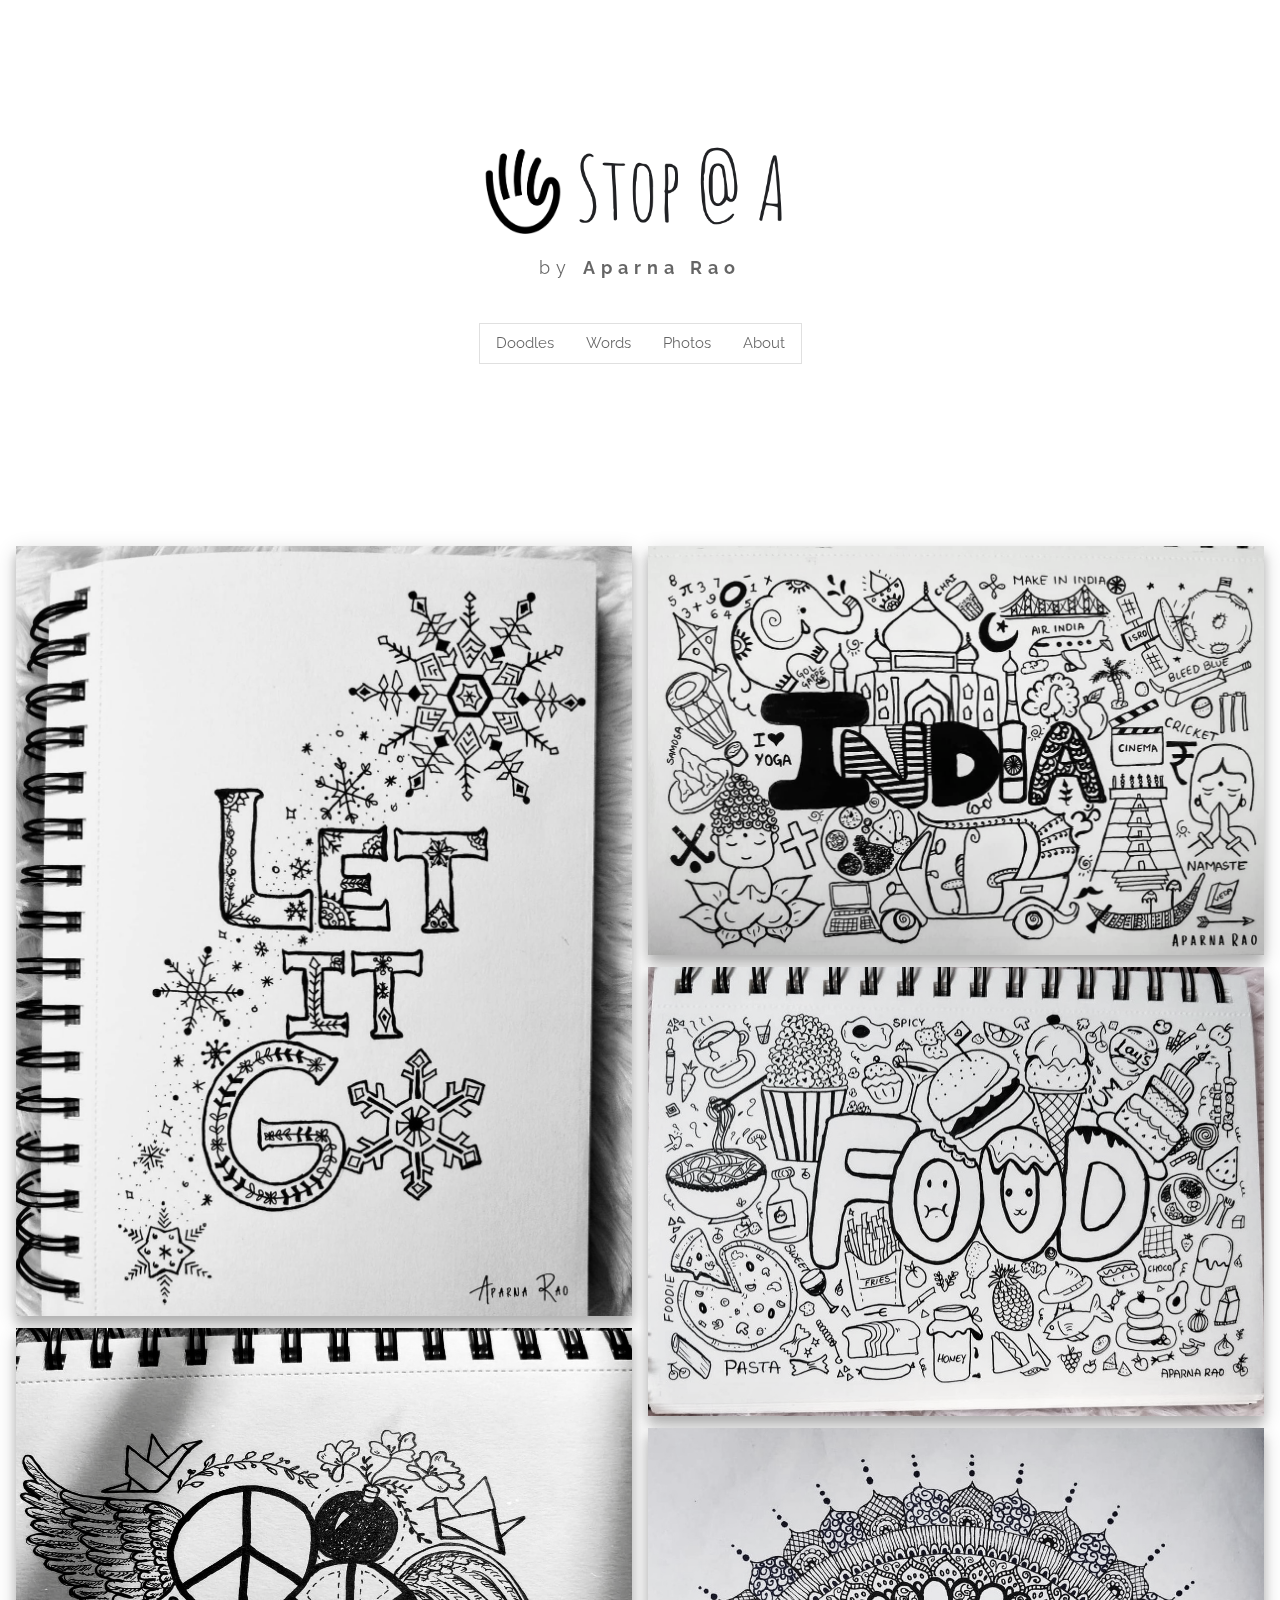
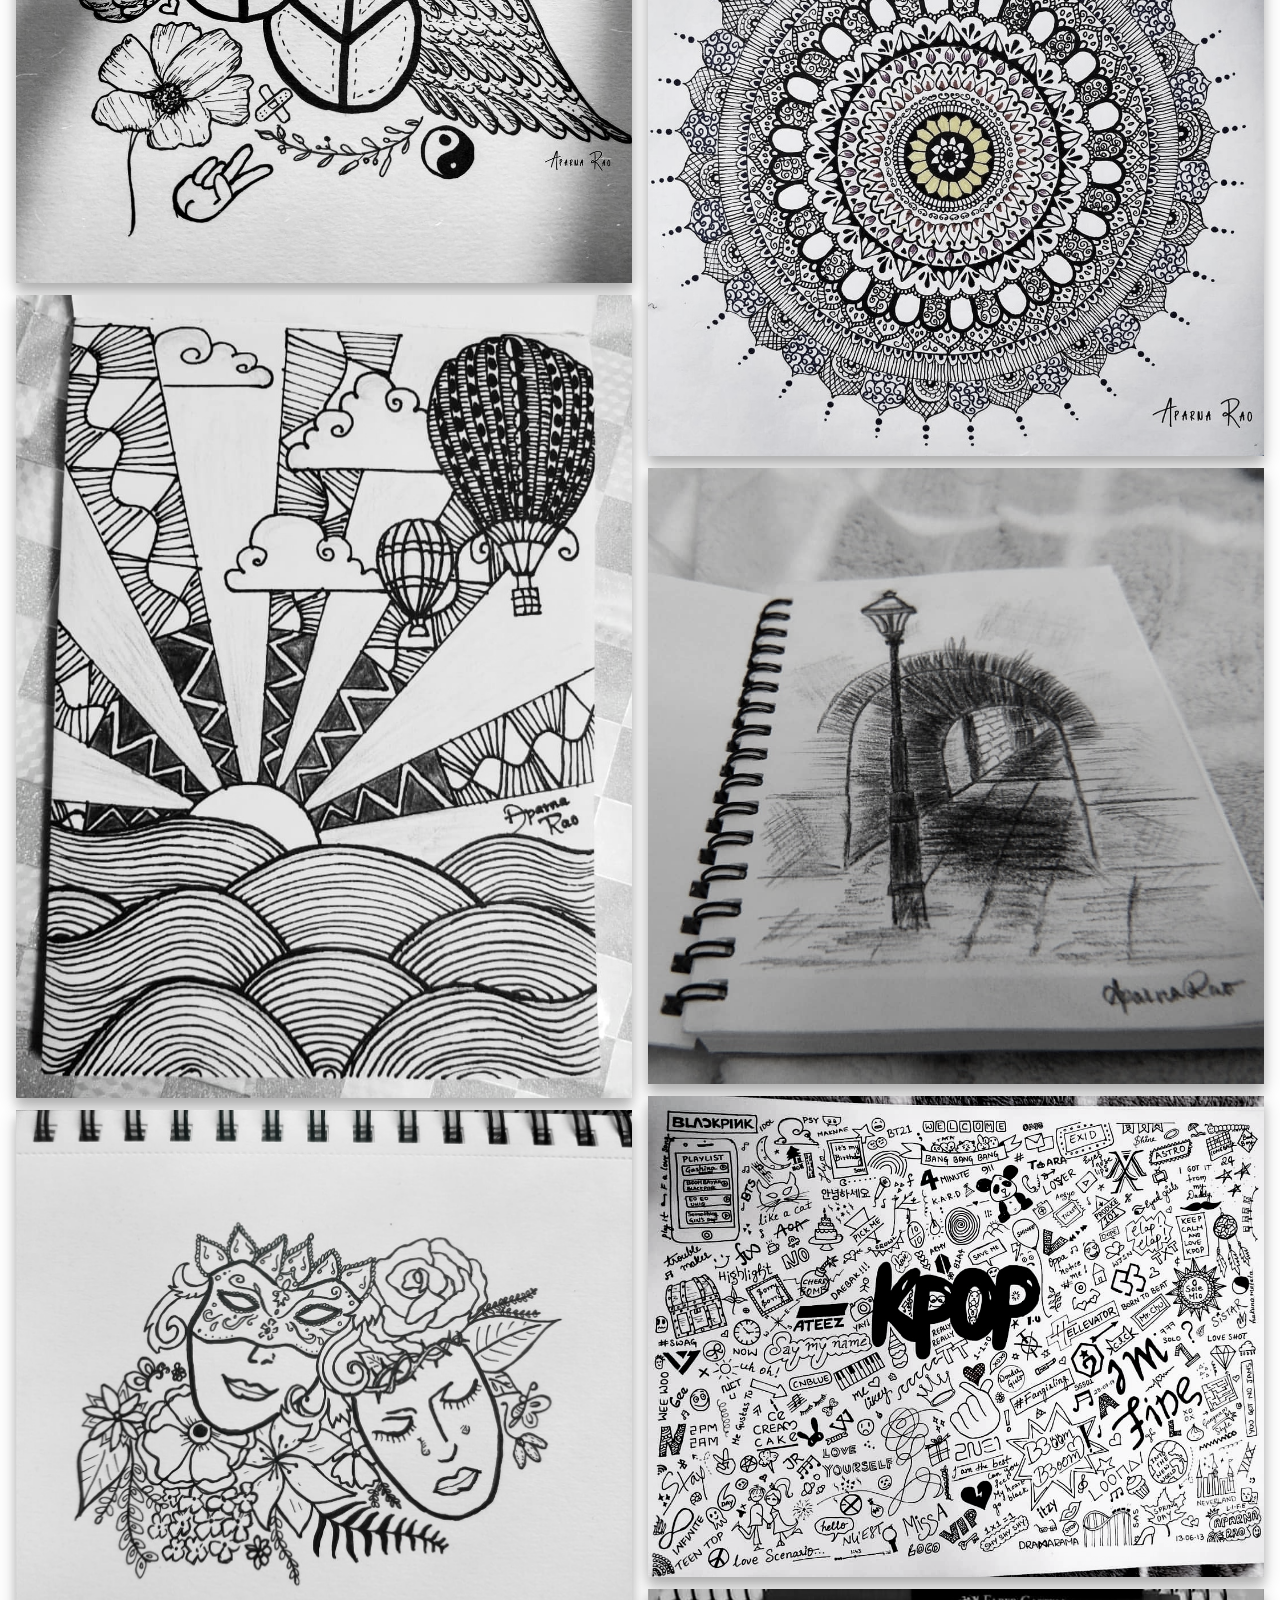
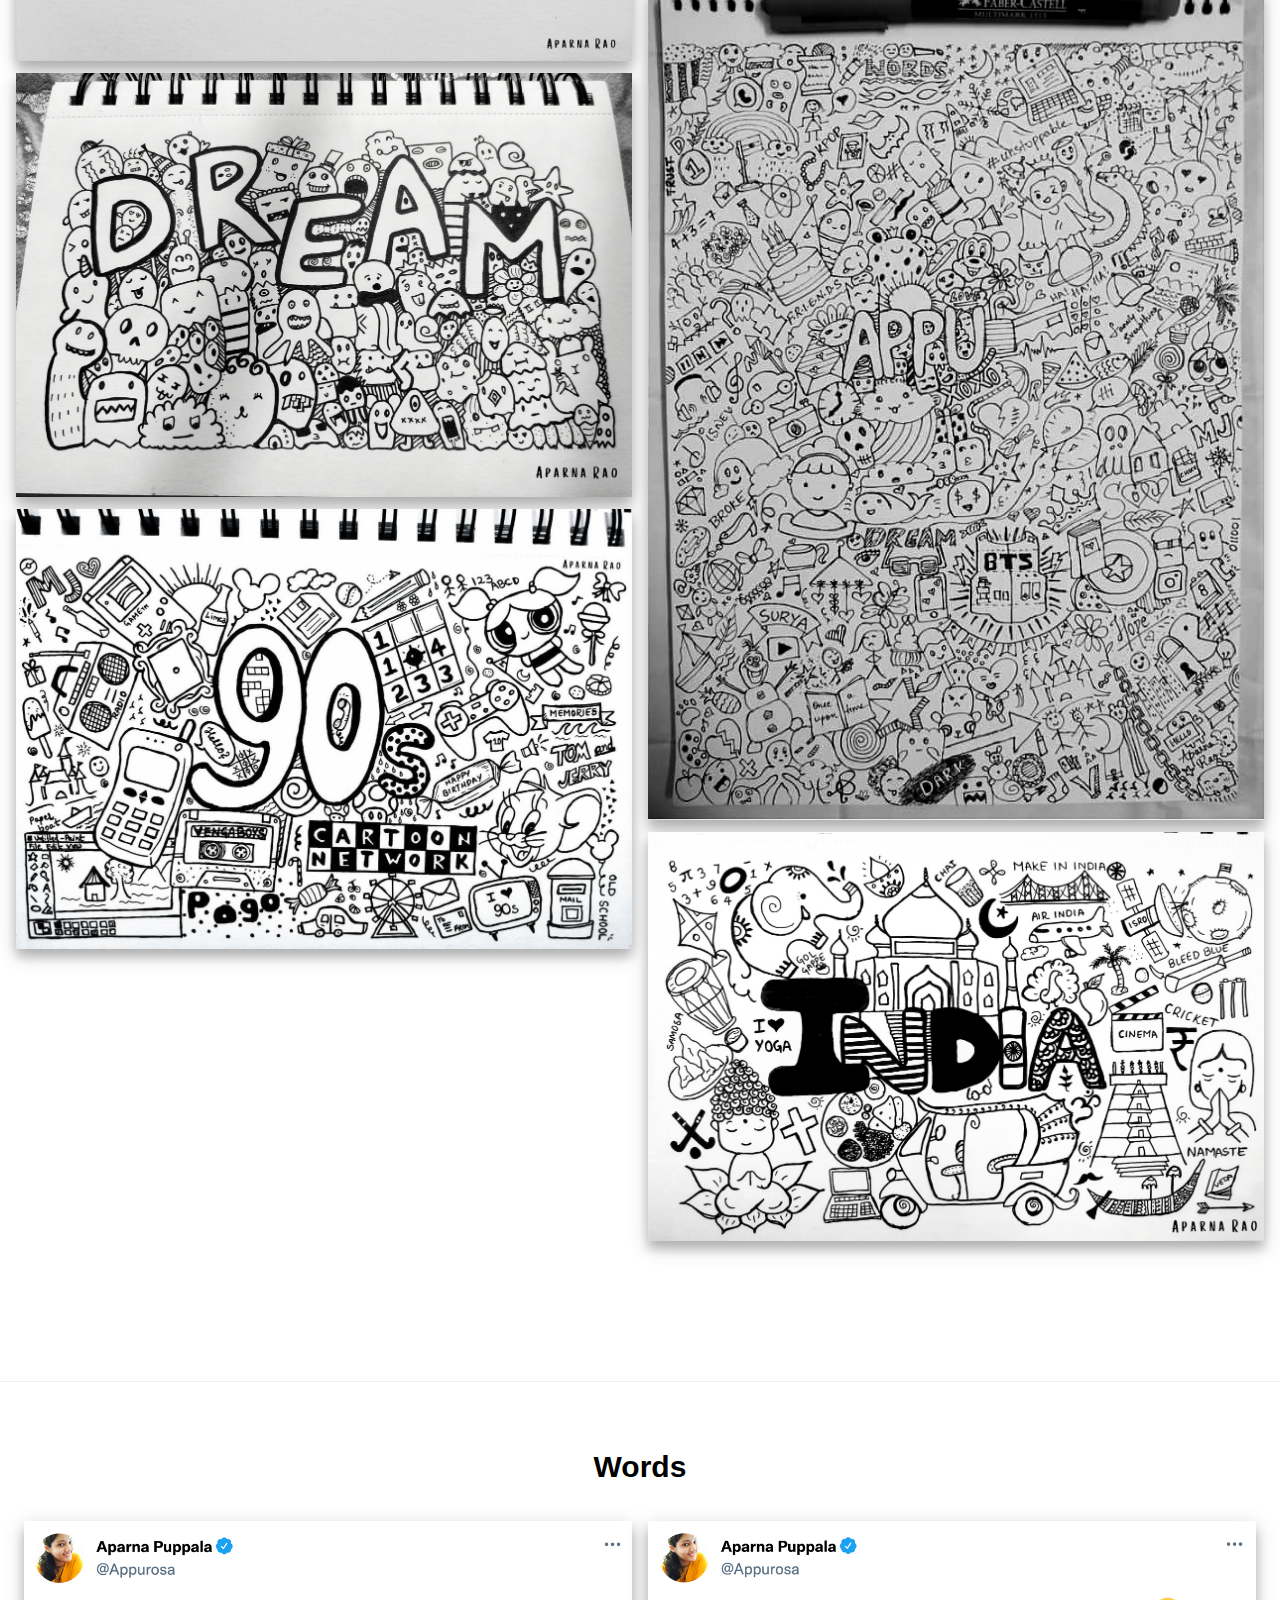
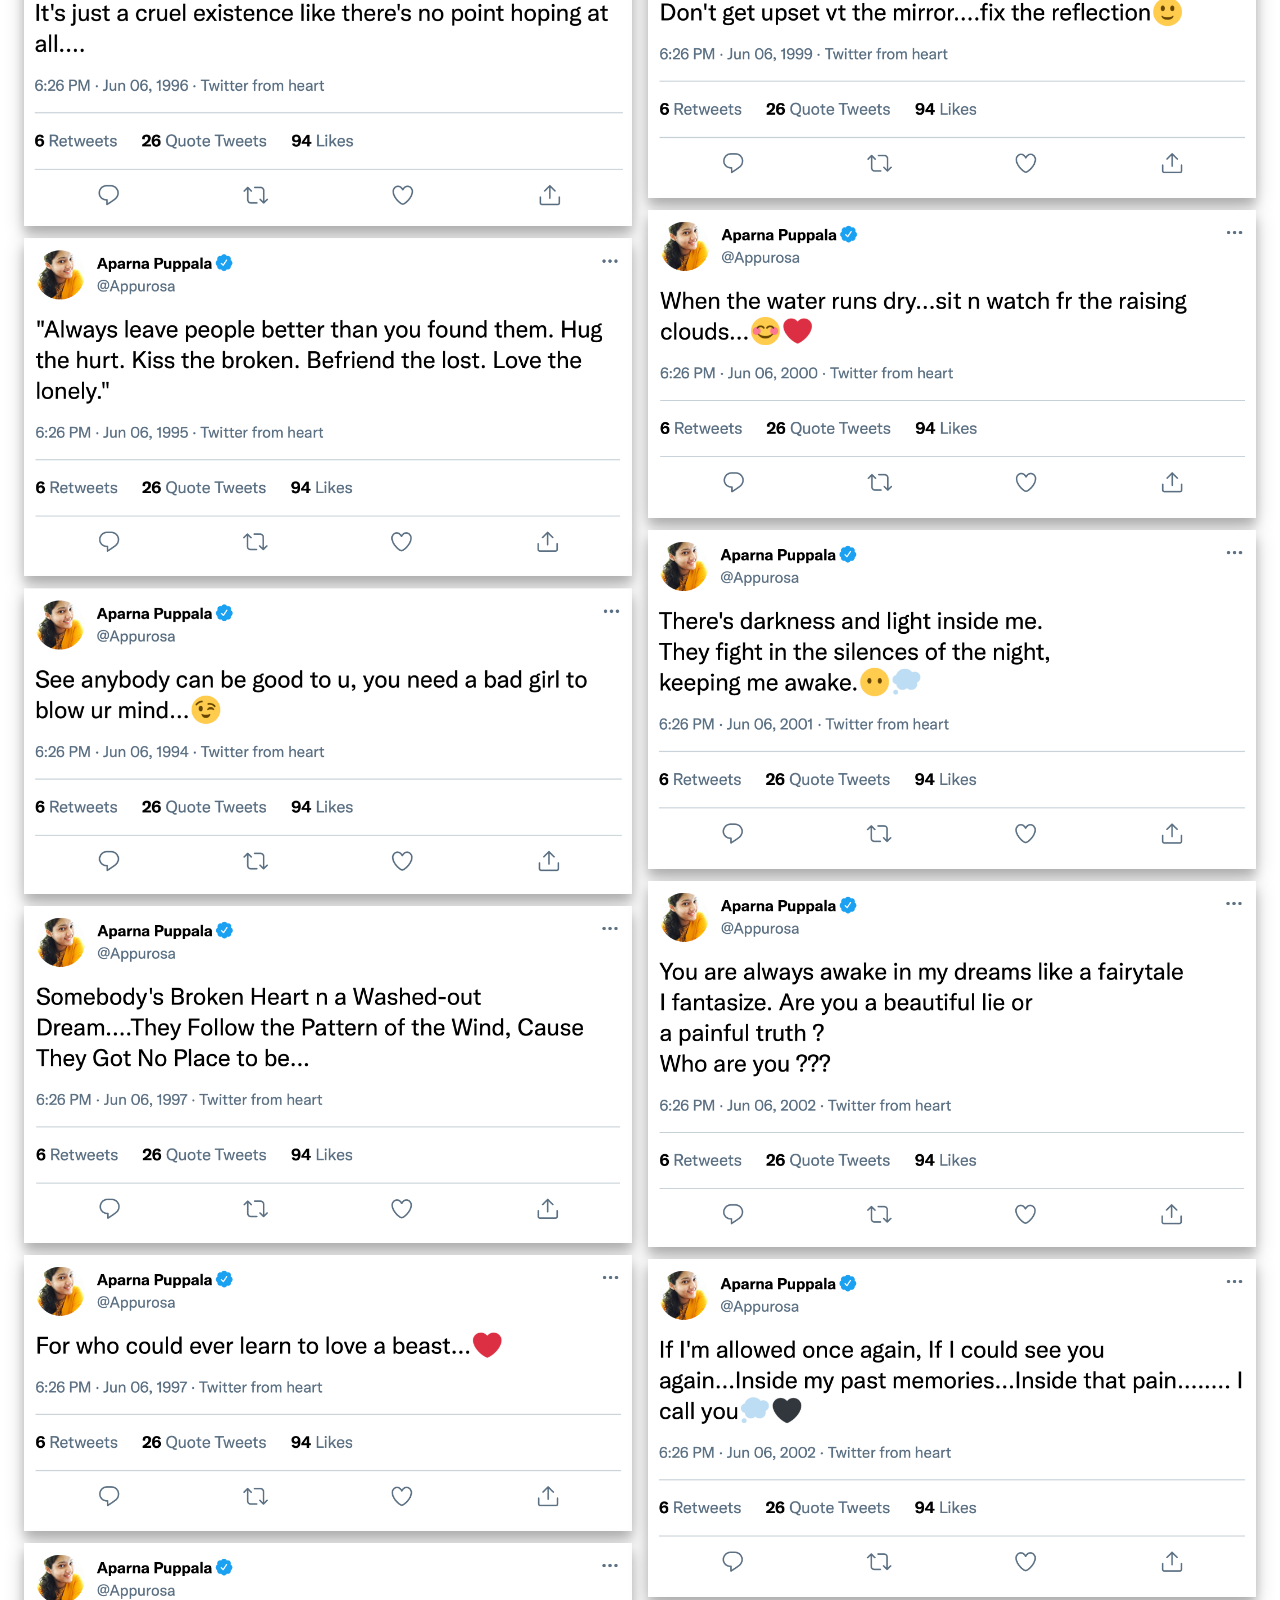
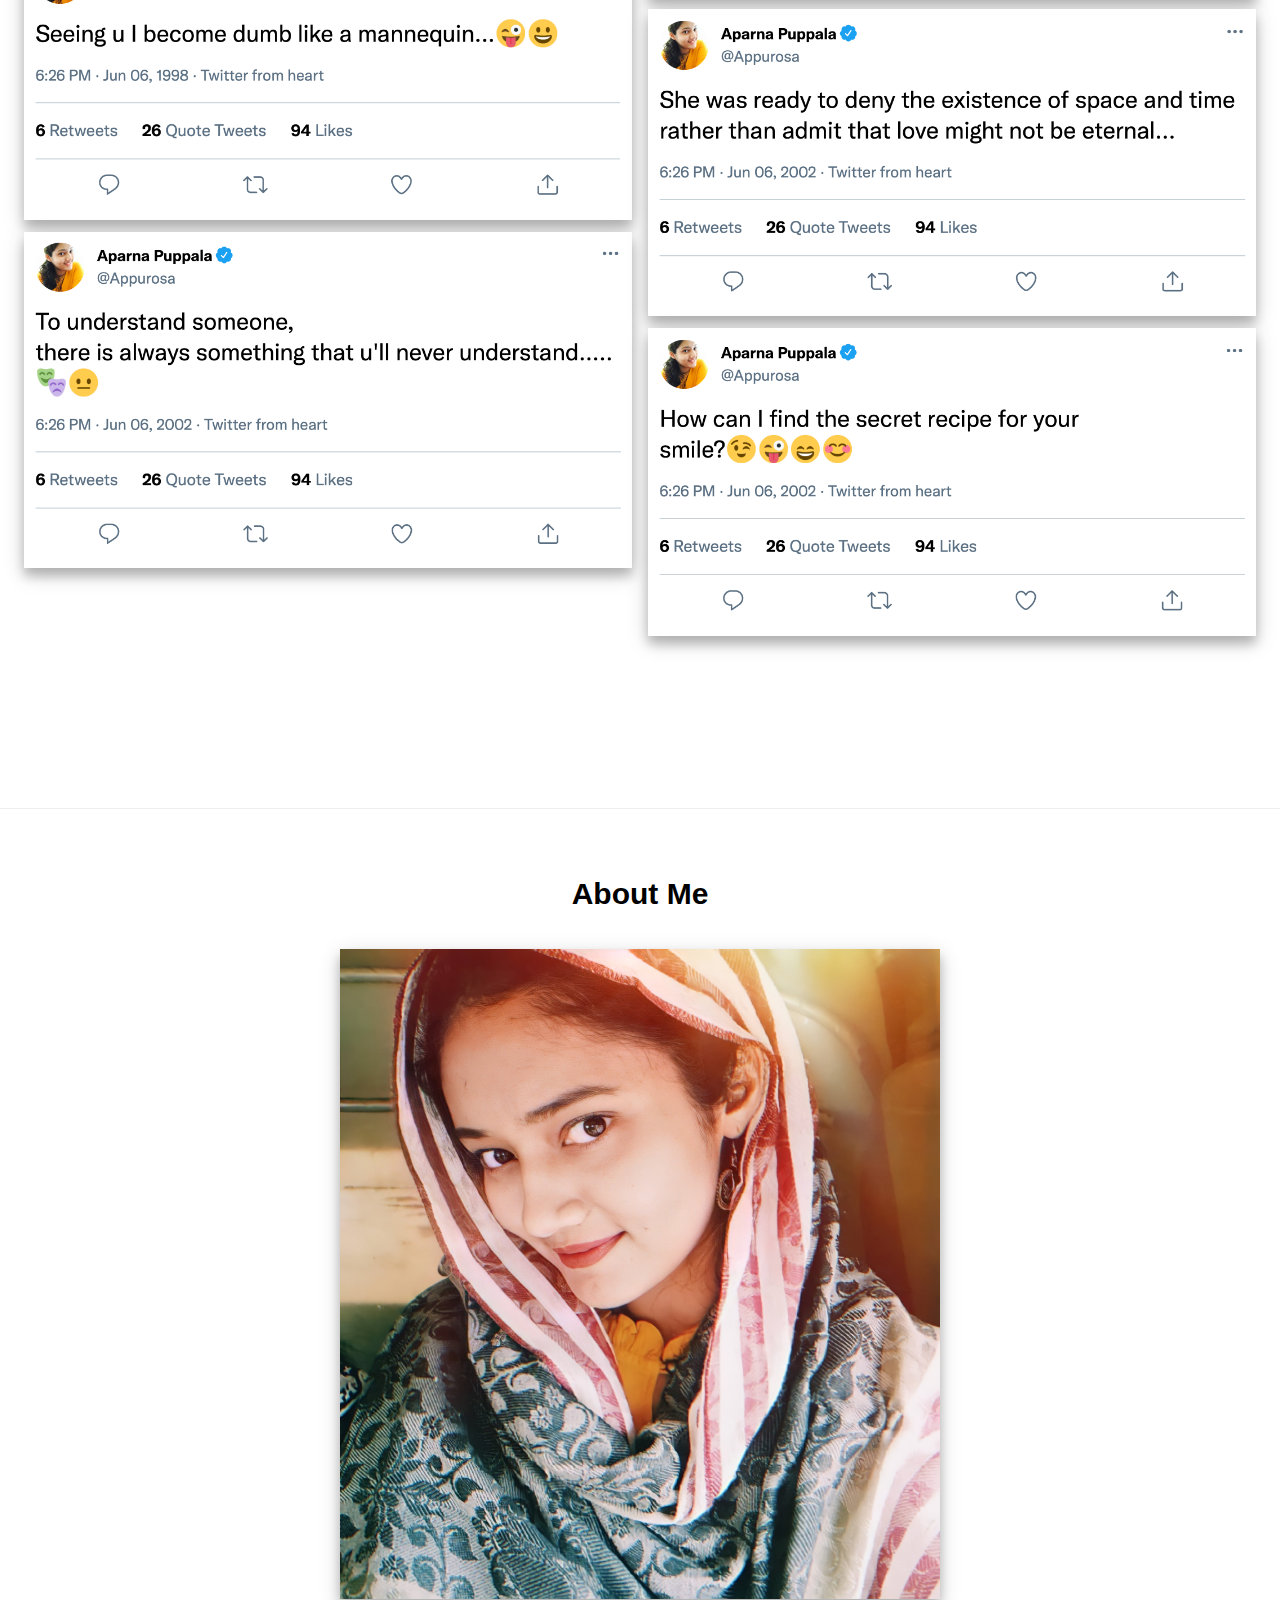
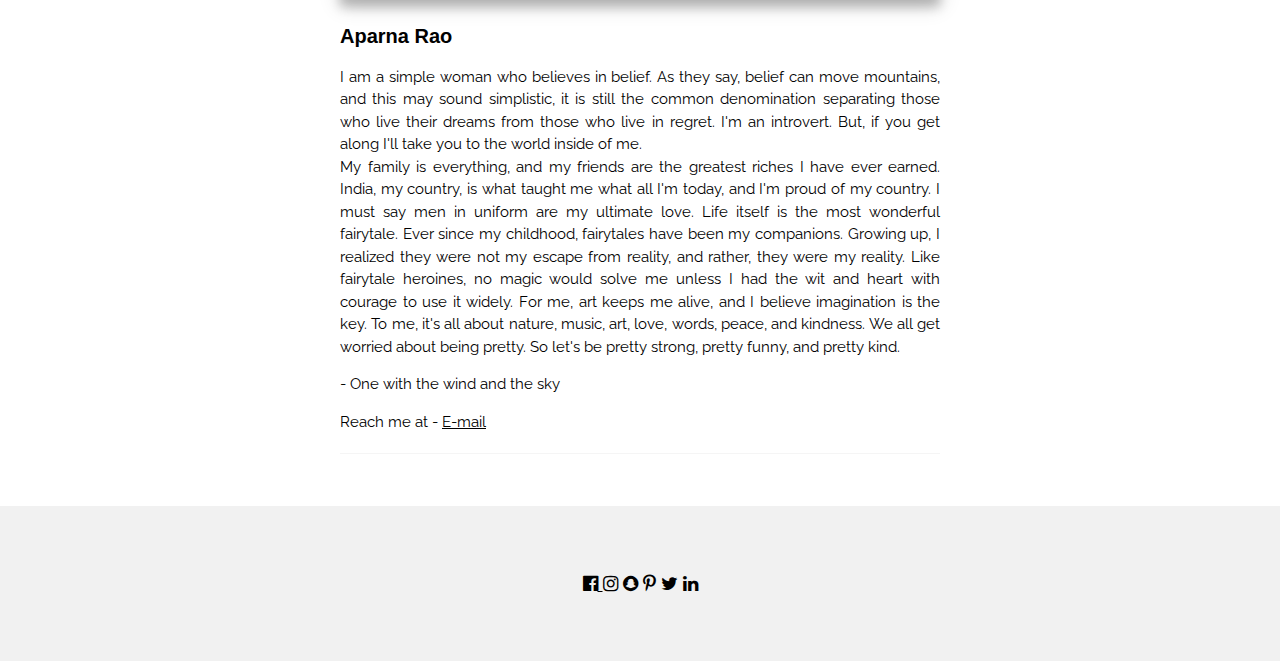
==== index.html @ c1921d64 "added all files" ====
<!DOCTYPE html>
<html>
<title>Stop at A</title>
<meta charset="UTF-8">
<meta name="viewport" content="width=device-width, initial-scale=1">
<link rel="stylesheet" href="https://www.w3schools.com/w3css/4/w3.css">
<link rel="stylesheet" href="https://fonts.googleapis.com/css?family=Raleway">
<link rel="stylesheet" href="https://cdnjs.cloudflare.com/ajax/libs/font-awesome/4.7.0/css/font-awesome.min.css">
<style>
body,h1 {font-family: "Raleway", Arial, sans-serif}
h1 {letter-spacing: 6px}
.w3-row-padding img {margin-bottom: 12px}

.byAparna{
  font-size: 18px;
}

</style>
<body>

<!-- !PAGE CONTENT! -->
<div class="w3-content" style="max-width:1500px">

<!-- Header -->
<header class="w3-panel w3-center" style="padding:128px 16px">
  <!--<h1>STOP at A</h1> -->
  <img src="handlogo.png" alt="logo" style = "height:100px;"><img src="logo.png" alt="logo" style = "height:100px;"><br>
  <h1 class="byAparna w3-opacity">by <strong>Aparna Rao</strong></h1>
  
  <div class="w3-padding-32 w3-opacity">
    <div class="w3-bar w3-border">
      <a href="#doodles" class="w3-bar-item w3-button">Doodles</a>
      <a href="#words" class="w3-bar-item w3-button">Words</a>
      <a href="#" class="w3-bar-item w3-button">Photos</a>
      <a href="#about" class="w3-bar-item w3-button w3-hide-small">About</a>
    </div>
  </div>
</header>

<!-- Doodle Grid -->
<div class="w3-row-padding w3-grayscale" style="margin-bottom:128px" id ="doodles">
  <div class="w3-half">
    <img src="images/1img.JPG" style="width:100%; box-shadow: 0 8px 10px 0 rgba(0, 0, 0, 0.2), 0 6px 20px 0 rgba(0, 0, 0, 0.19); ">
    <img src="images/2img.jpg" style="width:100%; box-shadow: 0 8px 10px 0 rgba(0, 0, 0, 0.2), 0 6px 20px 0 rgba(0, 0, 0, 0.19);">
    <img src="images/3img.jpg" style="width:100%; box-shadow: 0 8px 10px 0 rgba(0, 0, 0, 0.2), 0 6px 20px 0 rgba(0, 0, 0, 0.19);">
    <img src="images/4img.jpg" style="width:100%; box-shadow: 0 8px 10px 0 rgba(0, 0, 0, 0.2), 0 6px 20px 0 rgba(0, 0, 0, 0.19);">
    <img src="images/5img.jpg" style="width:100%; box-shadow: 0 8px 10px 0 rgba(0, 0, 0, 0.2), 0 6px 20px 0 rgba(0, 0, 0, 0.19);">
    <img src="images/6img.JPG" style="width:100%; box-shadow: 0 8px 10px 0 rgba(0, 0, 0, 0.2), 0 6px 20px 0 rgba(0, 0, 0, 0.19);">
  </div>

  <div class="w3-half">
    <img src="images/8img.JPG"  style="width:100%; box-shadow: 0 8px 10px 0 rgba(0, 0, 0, 0.2), 0 6px 20px 0 rgba(0, 0, 0, 0.19);">
    <img src="images/9img.jpg"  style="width:100%; box-shadow: 0 8px 10px 0 rgba(0, 0, 0, 0.2), 0 6px 20px 0 rgba(0, 0, 0, 0.19);">
    <img src="images/10img.jpg" style="width:100%; box-shadow: 0 8px 10px 0 rgba(0, 0, 0, 0.2), 0 6px 20px 0 rgba(0, 0, 0, 0.19);">
    <img src="images/11img.JPG" style="width:100%; box-shadow: 0 8px 10px 0 rgba(0, 0, 0, 0.2), 0 6px 20px 0 rgba(0, 0, 0, 0.19);">
    <img src="images/12img.JPG" style="width:100%; box-shadow: 0 8px 10px 0 rgba(0, 0, 0, 0.2), 0 6px 20px 0 rgba(0, 0, 0, 0.19);">
    <img src="images/13img.jpg" style="width:100%; box-shadow: 0 8px 10px 0 rgba(0, 0, 0, 0.2), 0 6px 20px 0 rgba(0, 0, 0, 0.19);">
    <img src="images/7img.JPG" style="width:100%; box-shadow: 0 8px 10px 0 rgba(0, 0, 0, 0.2), 0 6px 20px 0 rgba(0, 0, 0, 0.19);">
  </div>
</div><hr>
  
  <!-- words Grid -->
<div class="w3-row-padding w3-container w3-center w3-text-black w3-padding-32" style="margin-bottom:128px" id="words">
  <h2><b>Words</b></h2><br>
  <div class="w3-half">
    <img src="tweet/1.png" style="width:100%; box-shadow: 0 8px 10px 0 rgba(0, 0, 0, 0.2), 0 6px 20px 0 rgba(0, 0, 0, 0.19); ">
    <img src="tweet/2.png" style="width:100%; box-shadow: 0 8px 10px 0 rgba(0, 0, 0, 0.2), 0 6px 20px 0 rgba(0, 0, 0, 0.19);">
    <img src="tweet/3.png" style="width:100%; box-shadow: 0 8px 10px 0 rgba(0, 0, 0, 0.2), 0 6px 20px 0 rgba(0, 0, 0, 0.19);">
    <img src="tweet/4.png" style="width:100%; box-shadow: 0 8px 10px 0 rgba(0, 0, 0, 0.2), 0 6px 20px 0 rgba(0, 0, 0, 0.19);">
    <img src="tweet/5.png" style="width:100%; box-shadow: 0 8px 10px 0 rgba(0, 0, 0, 0.2), 0 6px 20px 0 rgba(0, 0, 0, 0.19);">
    <img src="tweet/6.png" style="width:100%; box-shadow: 0 8px 10px 0 rgba(0, 0, 0, 0.2), 0 6px 20px 0 rgba(0, 0, 0, 0.19);">
    <img src="tweet/17.png" style="width:100%; box-shadow: 0 8px 10px 0 rgba(0, 0, 0, 0.2), 0 6px 20px 0 rgba(0, 0, 0, 0.19);">
  </div>

  <div class="w3-half">
    <img src="tweet/9.png"  style="width:100%; box-shadow: 0 8px 10px 0 rgba(0, 0, 0, 0.2), 0 6px 20px 0 rgba(0, 0, 0, 0.19);">
    <img src="tweet/10.png" style="width:100%; box-shadow: 0 8px 10px 0 rgba(0, 0, 0, 0.2), 0 6px 20px 0 rgba(0, 0, 0, 0.19);">
    <img src="tweet/11.png" style="width:100%; box-shadow: 0 8px 10px 0 rgba(0, 0, 0, 0.2), 0 6px 20px 0 rgba(0, 0, 0, 0.19);">
    <img src="tweet/14.png"  style="width:100%; box-shadow: 0 8px 10px 0 rgba(0, 0, 0, 0.2), 0 6px 20px 0 rgba(0, 0, 0, 0.19);">
    <img src="tweet/15.png" style="width:100%; box-shadow: 0 8px 10px 0 rgba(0, 0, 0, 0.2), 0 6px 20px 0 rgba(0, 0, 0, 0.19);">
    <img src="tweet/16.png" style="width:100%; box-shadow: 0 8px 10px 0 rgba(0, 0, 0, 0.2), 0 6px 20px 0 rgba(0, 0, 0, 0.19);">
    
    <img src="tweet/18.png" style="width:100%; box-shadow: 0 8px 10px 0 rgba(0, 0, 0, 0.2), 0 6px 20px 0 rgba(0, 0, 0, 0.19);">
  </div>
</div><hr>

  <div class="w3-row-padding w3-container w3-center w3-text-black w3-padding-32" id="about">
    <h2><b>About Me</b></h2><br>
    <img src="aparna.JPG" alt="Me" width="600" height="650" style="box-shadow: 0 8px 10px 0 rgba(0, 0, 0, 0.2), 0 6px 20px 0 rgba(0, 0, 0, 0.19);">
    <div class="w3-content w3-justify" style="max-width:600px">
      <h4><b>Aparna Rao</b></h4>
      <p>I am a simple woman who believes in belief. As they say, belief can move mountains, and this may sound simplistic, it is still the 
        common denomination separating those who live their dreams from those who live in regret. I'm an introvert. But, if you get along
        I'll take you to the world inside of me.<br> 
        My family is everything, and my friends are the greatest riches I have ever earned. India, my country, is what taught me what all
        I'm today, and I'm proud of my country. I must say men in uniform are my ultimate love. 
        Life itself is the most wonderful fairytale. Ever since my childhood, fairytales have been my companions. Growing up, I realized they were not my escape from reality, and rather, they were my reality. Like fairytale heroines, no magic would solve me unless I had the wit and heart with 
        courage to use it widely. 
        For me, art keeps me alive, and I believe imagination is the key. To me, it's all about nature, music, art, love, words, peace, and kindness. We all get worried about being pretty. So let's be pretty strong, pretty funny, and pretty kind. 
      </p>
      <p> - One with the wind and the sky</p>
      <p> Reach me at - <a href = "mailto:hello@stopata.com"</a>E-mail</p>
      <hr class="w3-opacity">
  </div>
</div>

<!-- End Page Content -->
</div>

<!-- Footer -->
<footer class="w3-container w3-padding-64 w3-light-grey w3-center w3-large"> 
  <i class="fa fa-facebook-official w3-hover-opacity"></i>
  <a href = "https://www.instagram.com/stop_at_a/" target="_blank"><i class="fa fa-instagram w3-hover-opacity"></i></a>
  <i class="fa fa-snapchat w3-hover-opacity"></i>
  <i class="fa fa-pinterest-p w3-hover-opacity"></i>
  <i class="fa fa-twitter w3-hover-opacity"></i>
  <i class="fa fa-linkedin w3-hover-opacity"></i>
</footer>

</body>
</html>
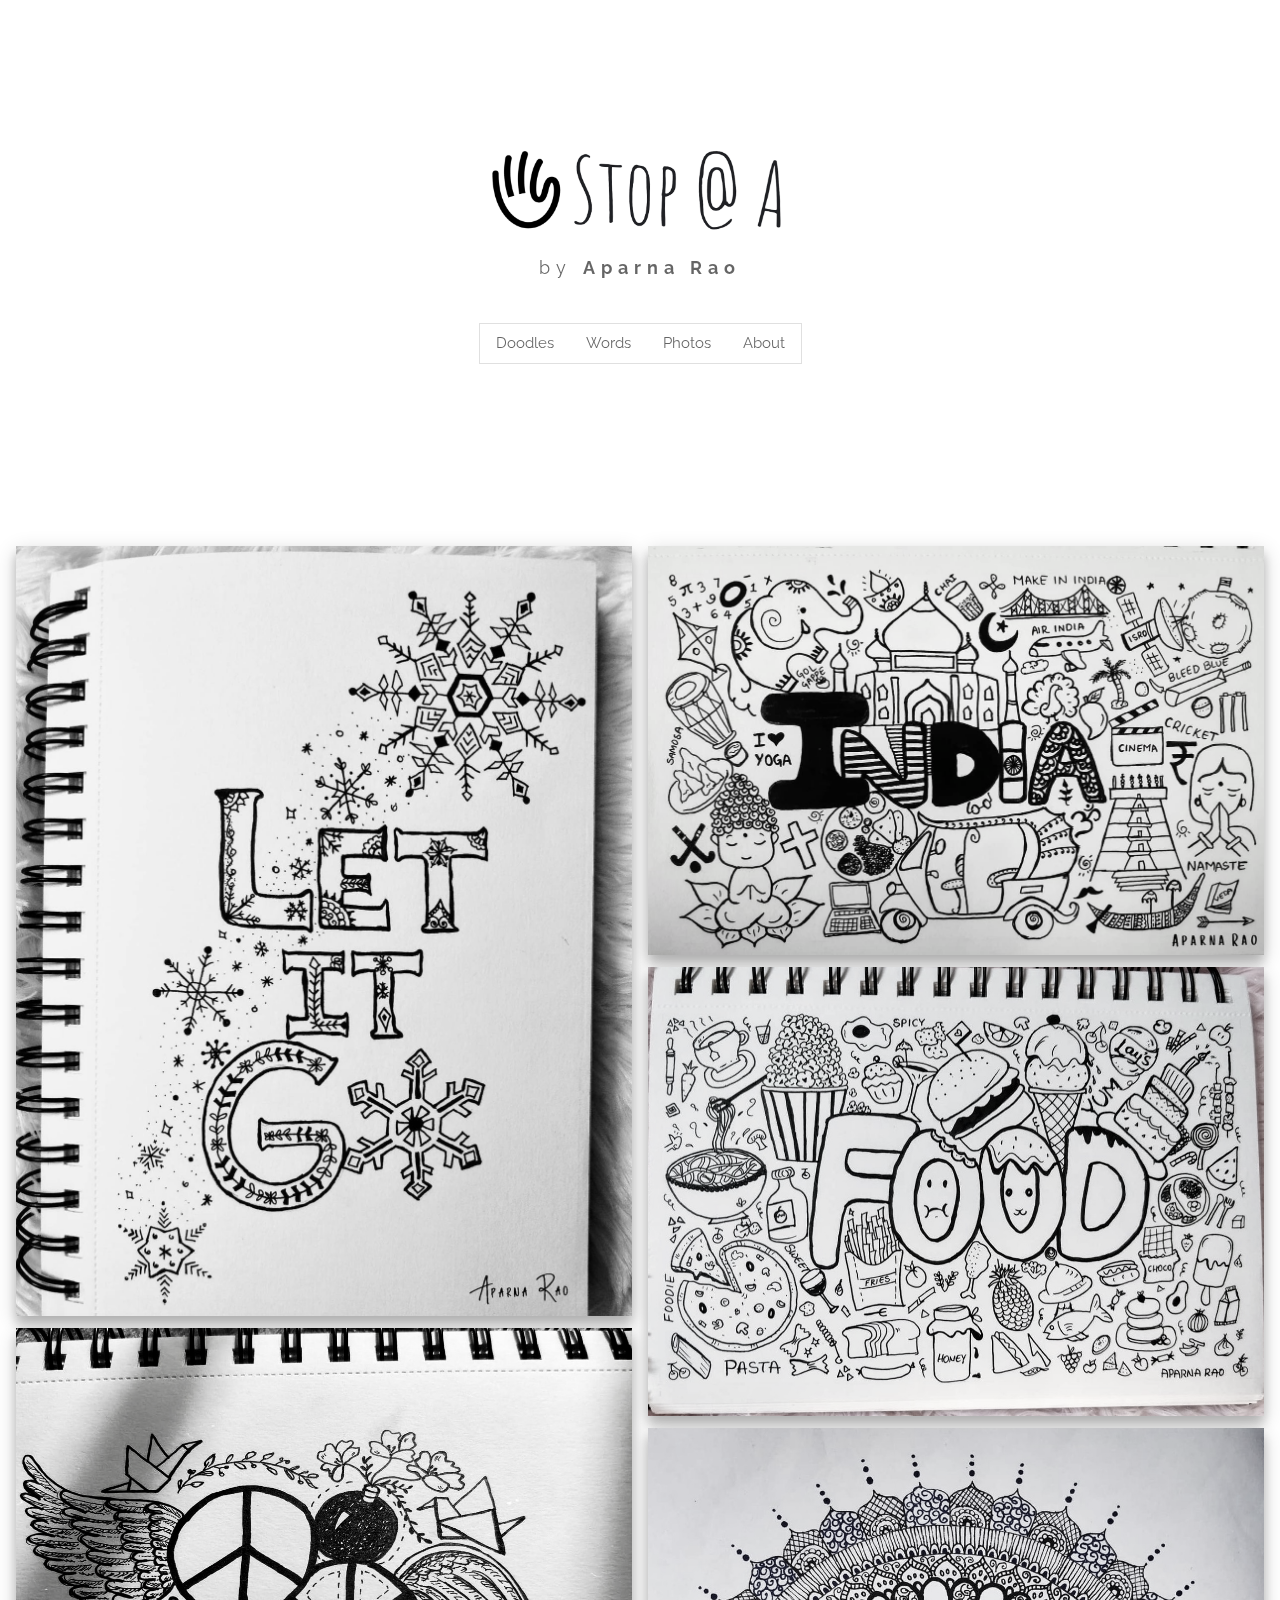
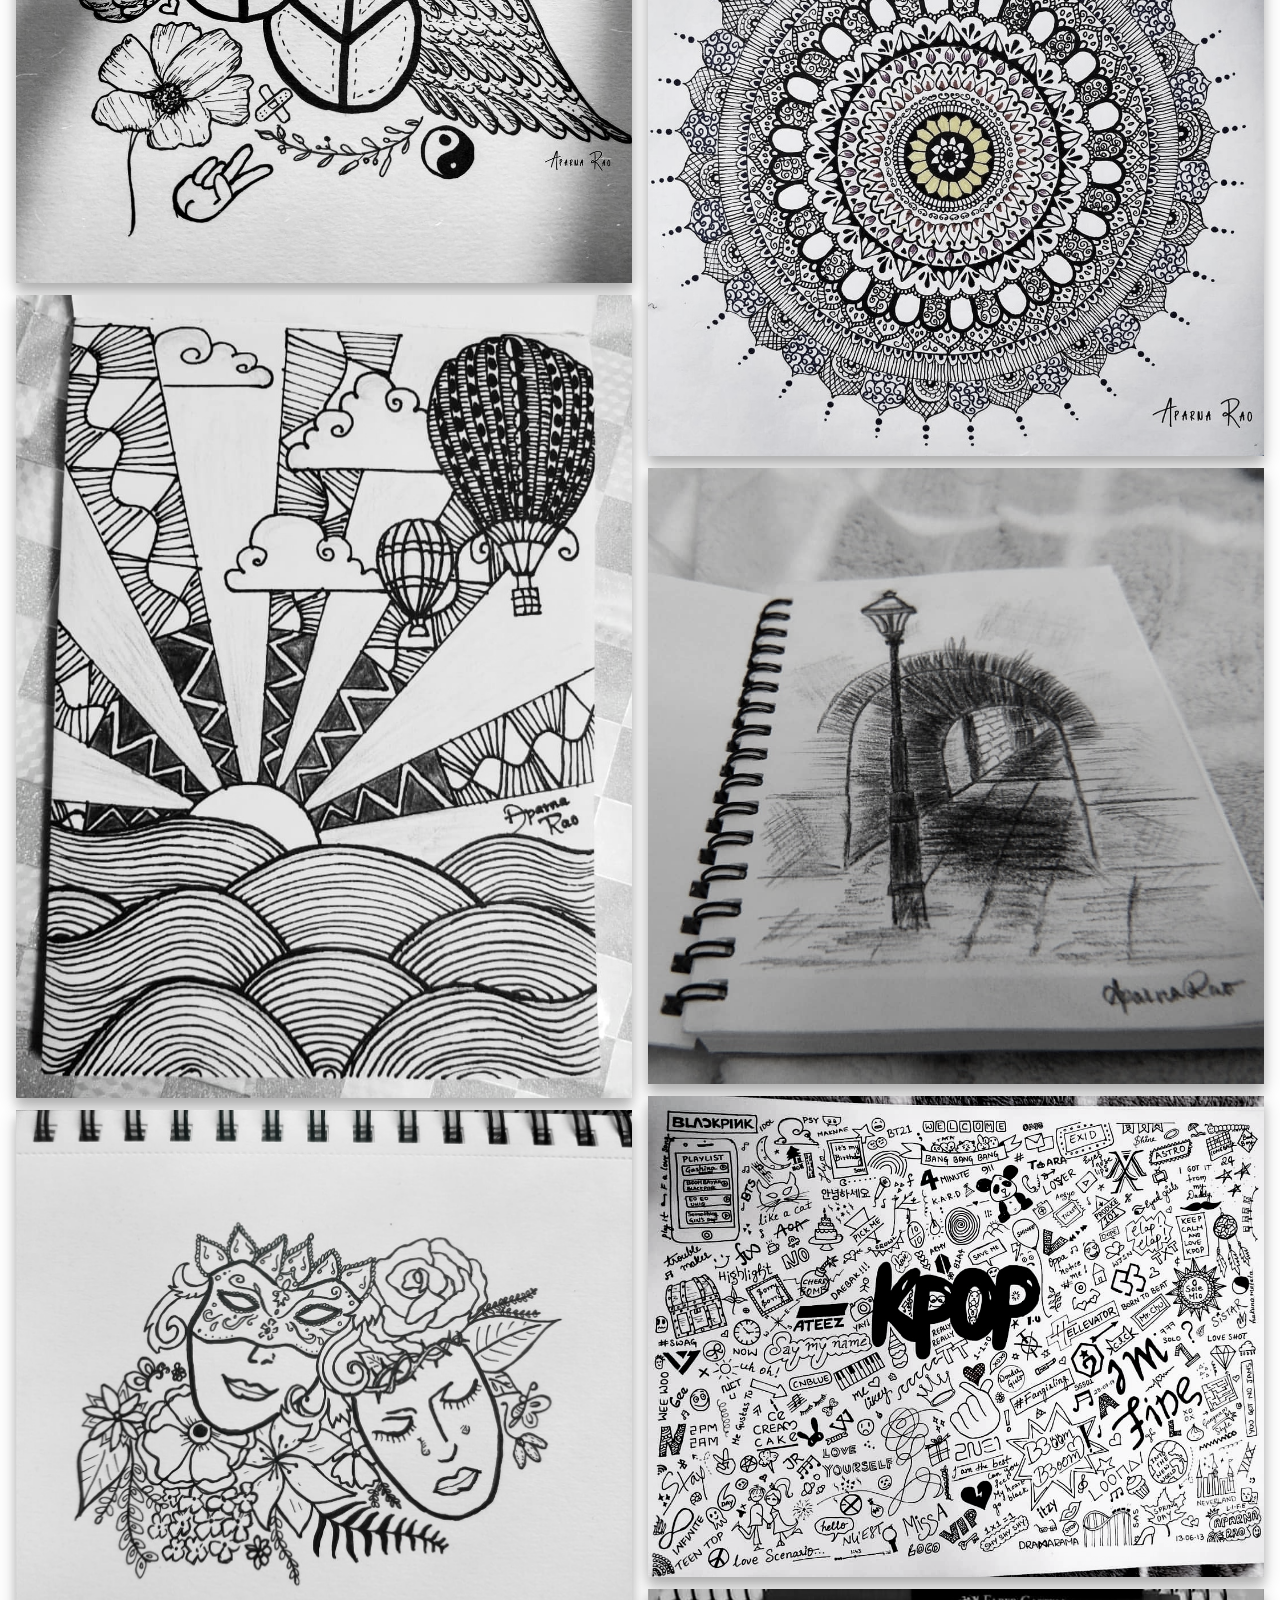
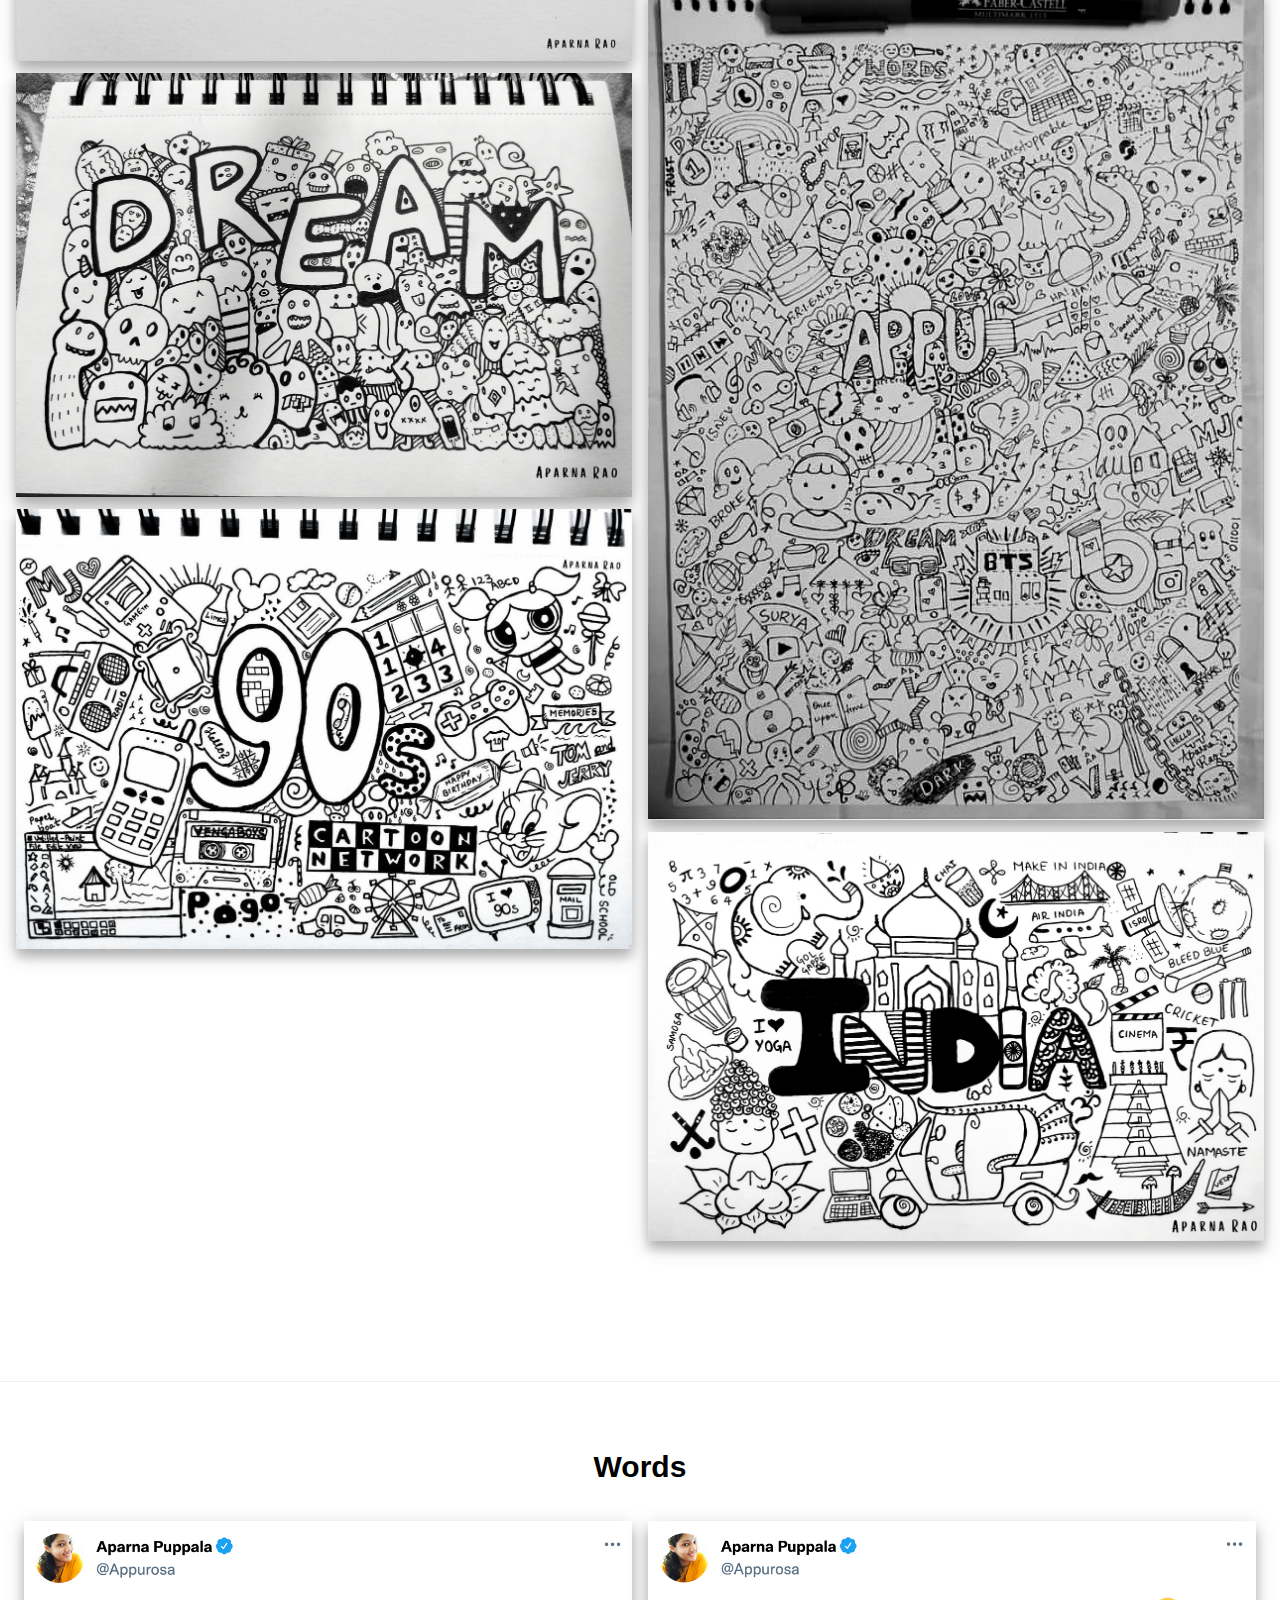
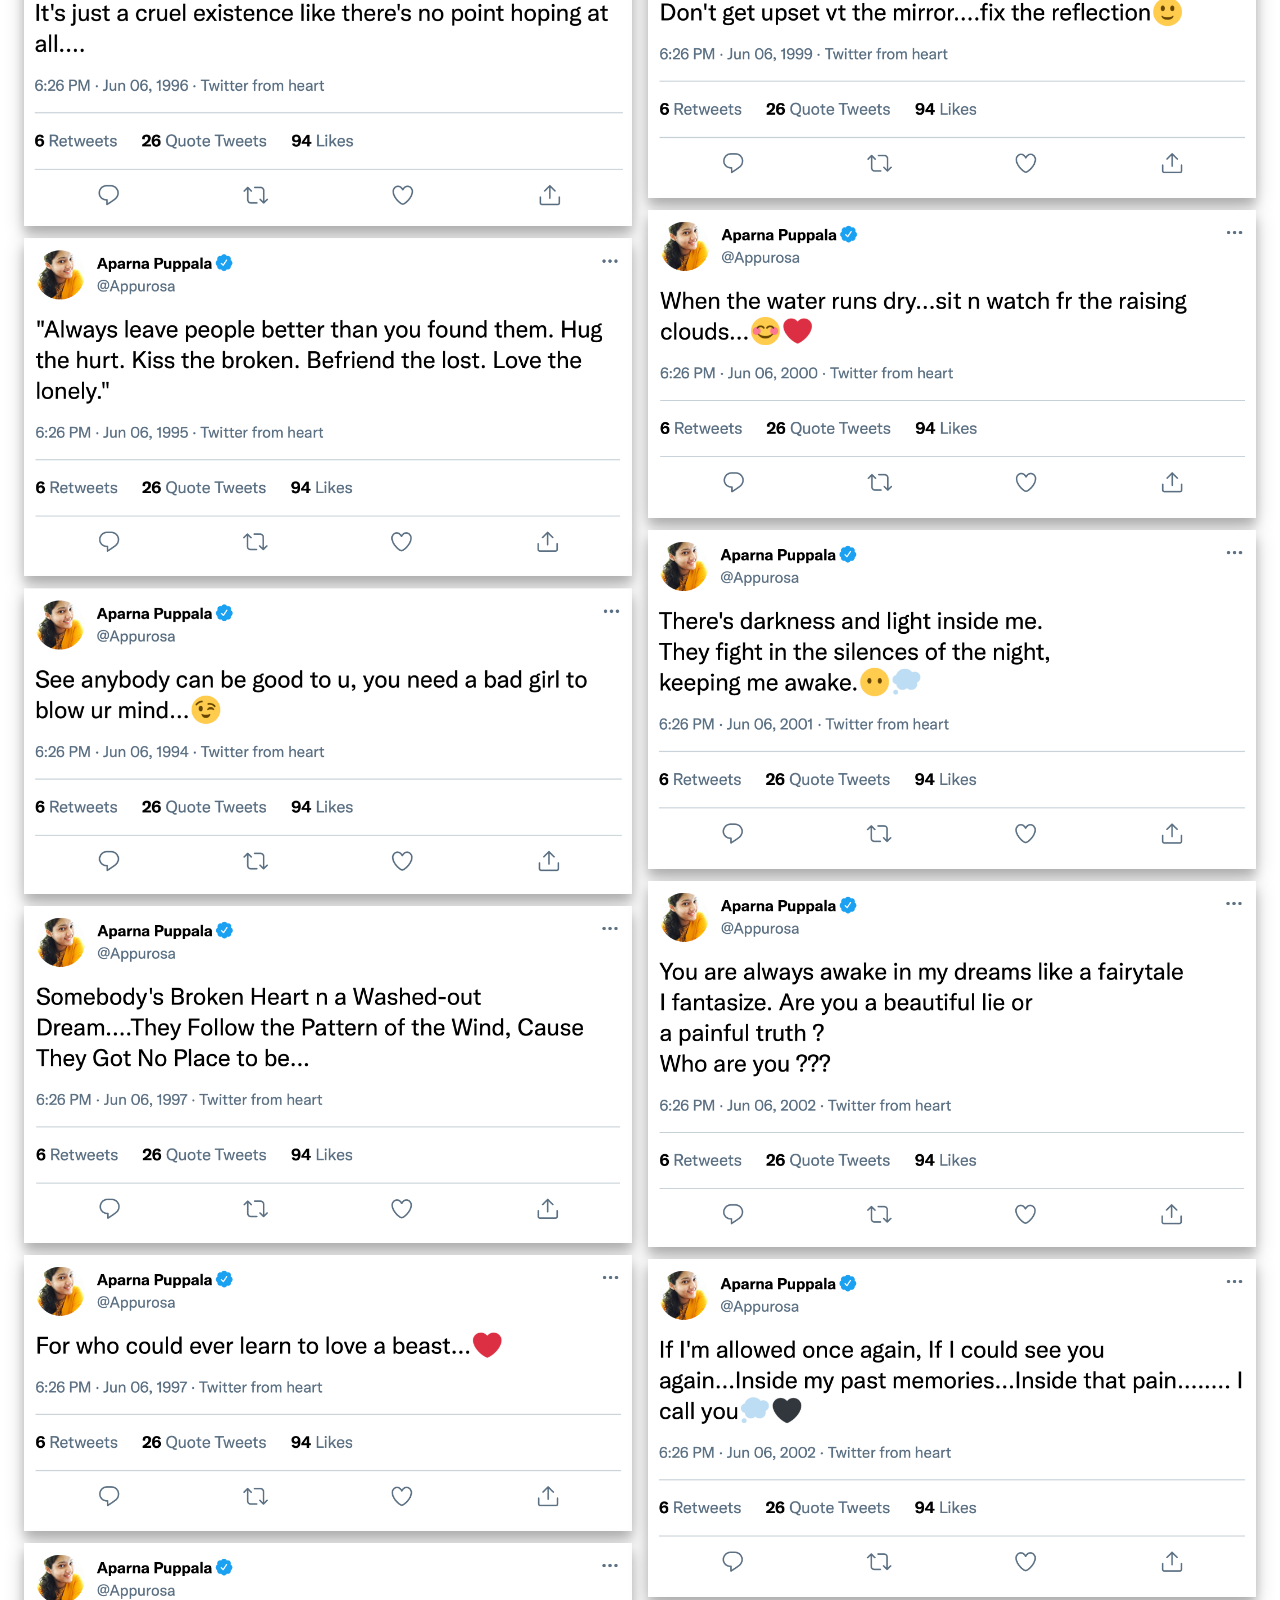
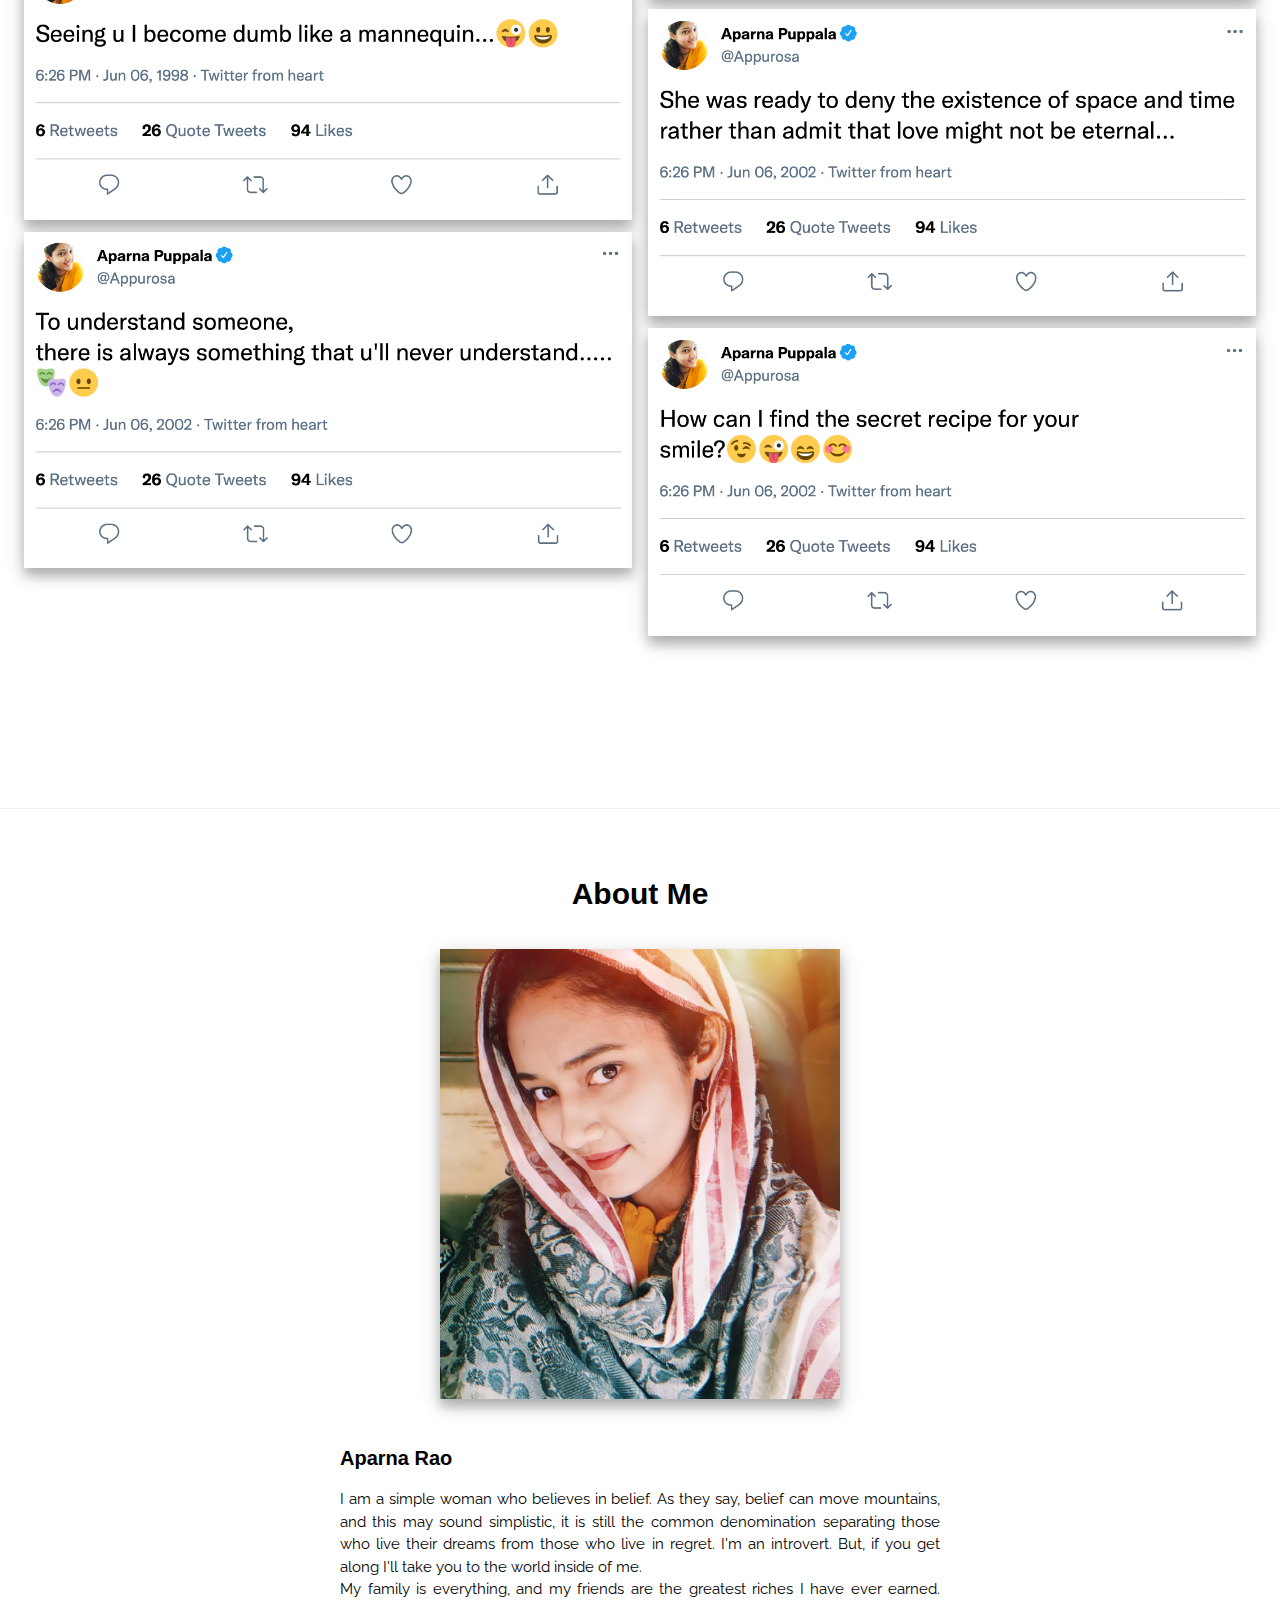
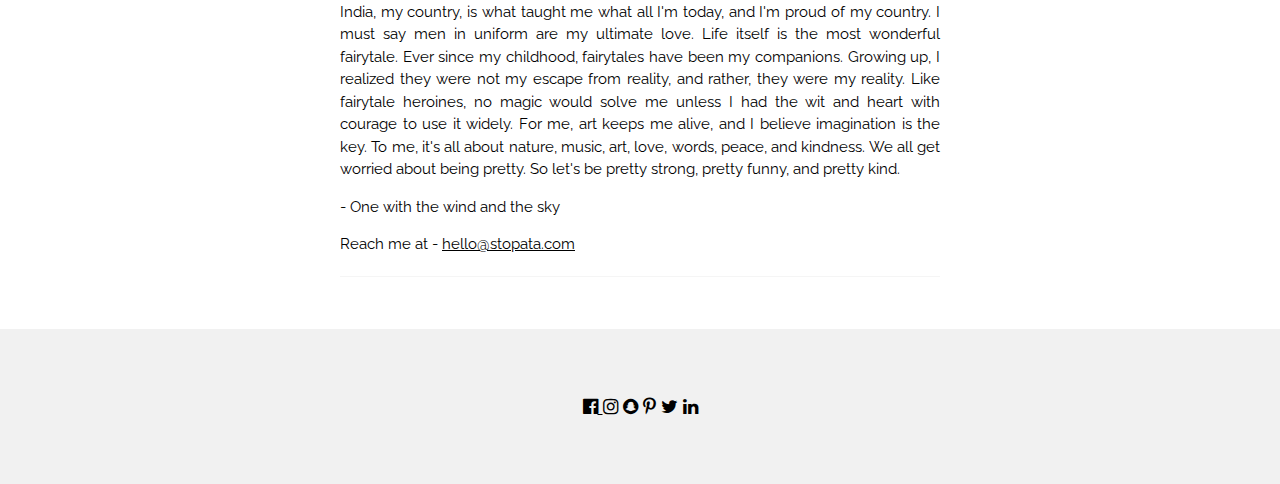
==== commit 12d33f8e: "Fixed the hiding option in mobile version" ====
--- a/index.html
+++ b/index.html
@@ -4,27 +4,20 @@
 <meta charset="UTF-8">
 <meta name="viewport" content="width=device-width, initial-scale=1">
 <link rel="stylesheet" href="https://www.w3schools.com/w3css/4/w3.css">
+<link rel="stylesheet" href="style.css">
 <link rel="stylesheet" href="https://fonts.googleapis.com/css?family=Raleway">
 <link rel="stylesheet" href="https://cdnjs.cloudflare.com/ajax/libs/font-awesome/4.7.0/css/font-awesome.min.css">
-<style>
-body,h1 {font-family: "Raleway", Arial, sans-serif}
-h1 {letter-spacing: 6px}
-.w3-row-padding img {margin-bottom: 12px}
+<script type="text/javascript"src="http://ajax.googleapis.com/ajax/libs/jquery/1.11.0/jquery.min.js"></script>
 
-.byAparna{
-  font-size: 18px;
-}
-
-</style>
 <body>
 
 <!-- !PAGE CONTENT! -->
 <div class="w3-content" style="max-width:1500px">
 
 <!-- Header -->
-<header class="w3-panel w3-center" style="padding:128px 16px">
+<header class="w3-panel w3-center" style="padding:128px 16px" id ="header">
   <!--<h1>STOP at A</h1> -->
-  <img src="handlogo.png" alt="logo" style = "height:100px;"><img src="logo.png" alt="logo" style = "height:100px;"><br>
+  <a href="https://www.stopata.com/"><img alt="stopata logo" src="updatedLogo.jpg" style = "height:100px;"></a><br>
   <h1 class="byAparna w3-opacity">by <strong>Aparna Rao</strong></h1>
   
   <div class="w3-padding-32 w3-opacity">
@@ -32,7 +25,7 @@
       <a href="#doodles" class="w3-bar-item w3-button">Doodles</a>
       <a href="#words" class="w3-bar-item w3-button">Words</a>
       <a href="#" class="w3-bar-item w3-button">Photos</a>
-      <a href="#about" class="w3-bar-item w3-button w3-hide-small">About</a>
+      <a href="#about" class="w3-bar-item w3-button">About</a>
     </div>
   </div>
 </header>
@@ -86,8 +79,8 @@
 
   <div class="w3-row-padding w3-container w3-center w3-text-black w3-padding-32" id="about">
     <h2><b>About Me</b></h2><br>
-    <img src="aparna.JPG" alt="Me" width="600" height="650" style="box-shadow: 0 8px 10px 0 rgba(0, 0, 0, 0.2), 0 6px 20px 0 rgba(0, 0, 0, 0.19);">
-    <div class="w3-content w3-justify" style="max-width:600px">
+    <img src="aparna.JPG" alt="Me" width="400" height="450" style="box-shadow: 0 8px 10px 0 rgba(0, 0, 0, 0.2), 0 6px 20px 0 rgba(0, 0, 0, 0.19);"><br><br>
+    <div class="w3-content w3-justify" style="max-width:600px;">
       <h4><b>Aparna Rao</b></h4>
       <p>I am a simple woman who believes in belief. As they say, belief can move mountains, and this may sound simplistic, it is still the 
         common denomination separating those who live their dreams from those who live in regret. I'm an introvert. But, if you get along
@@ -99,7 +92,7 @@
         For me, art keeps me alive, and I believe imagination is the key. To me, it's all about nature, music, art, love, words, peace, and kindness. We all get worried about being pretty. So let's be pretty strong, pretty funny, and pretty kind. 
       </p>
       <p> - One with the wind and the sky</p>
-      <p> Reach me at - <a href = "mailto:hello@stopata.com"</a>E-mail</p>
+      <p> Reach me at - <a href = "mailto:hello@stopata.com"</a>hello@stopata.com</p>
       <hr class="w3-opacity">
   </div>
 </div>
@@ -110,7 +103,7 @@
 <!-- Footer -->
 <footer class="w3-container w3-padding-64 w3-light-grey w3-center w3-large"> 
   <i class="fa fa-facebook-official w3-hover-opacity"></i>
-  <a href = "https://www.instagram.com/stop_at_a/" target="_blank"><i class="fa fa-instagram w3-hover-opacity"></i></a>
+  <a href = "https://www.instagram.com/stop_at_a/" target="blank"><i class="fa fa-instagram w3-hover-opacity"></i></a>
   <i class="fa fa-snapchat w3-hover-opacity"></i>
   <i class="fa fa-pinterest-p w3-hover-opacity"></i>
   <i class="fa fa-twitter w3-hover-opacity"></i>
--- a/style.css
+++ b/style.css
@@ -0,0 +1,7 @@
+body,h1 {font-family: "Raleway", Arial, sans-serif}
+h1 {letter-spacing: 6px}
+.w3-row-padding img {margin-bottom: 12px}
+
+.byAparna{
+  font-size: 18px;
+}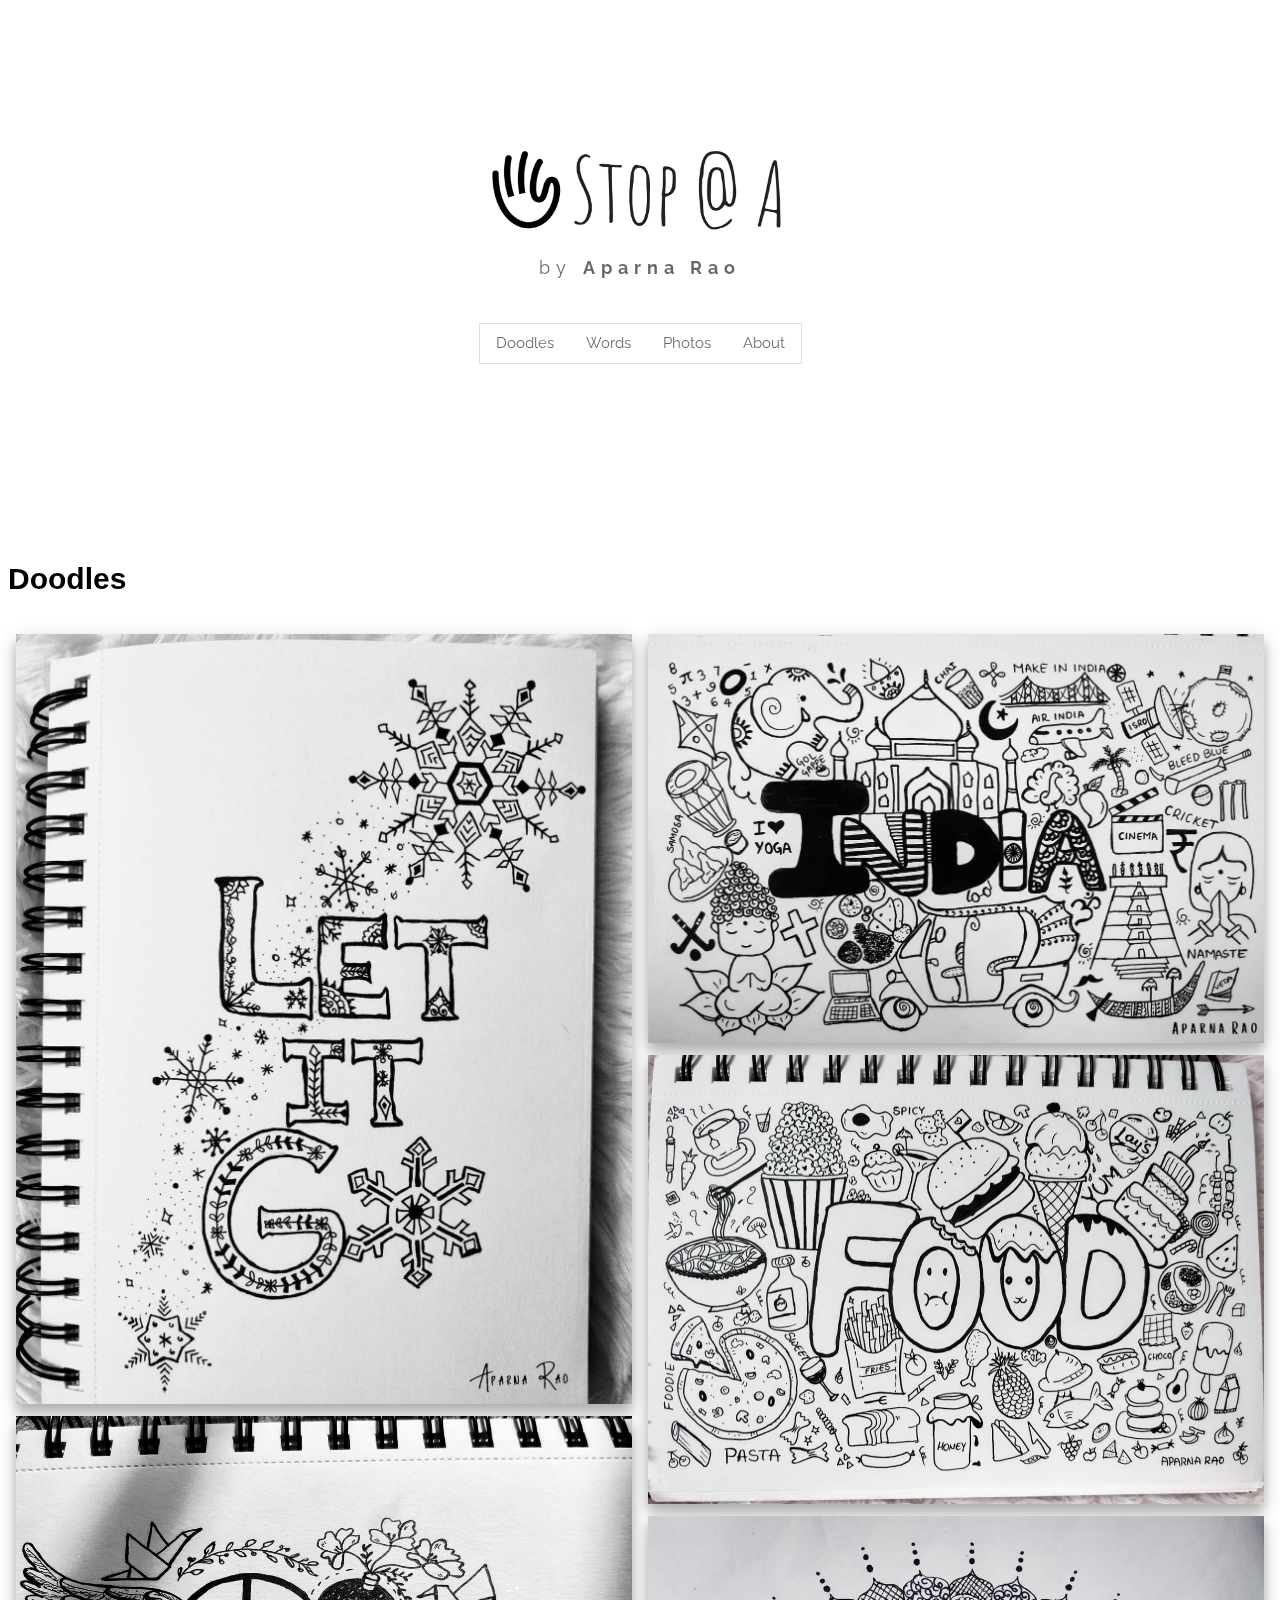
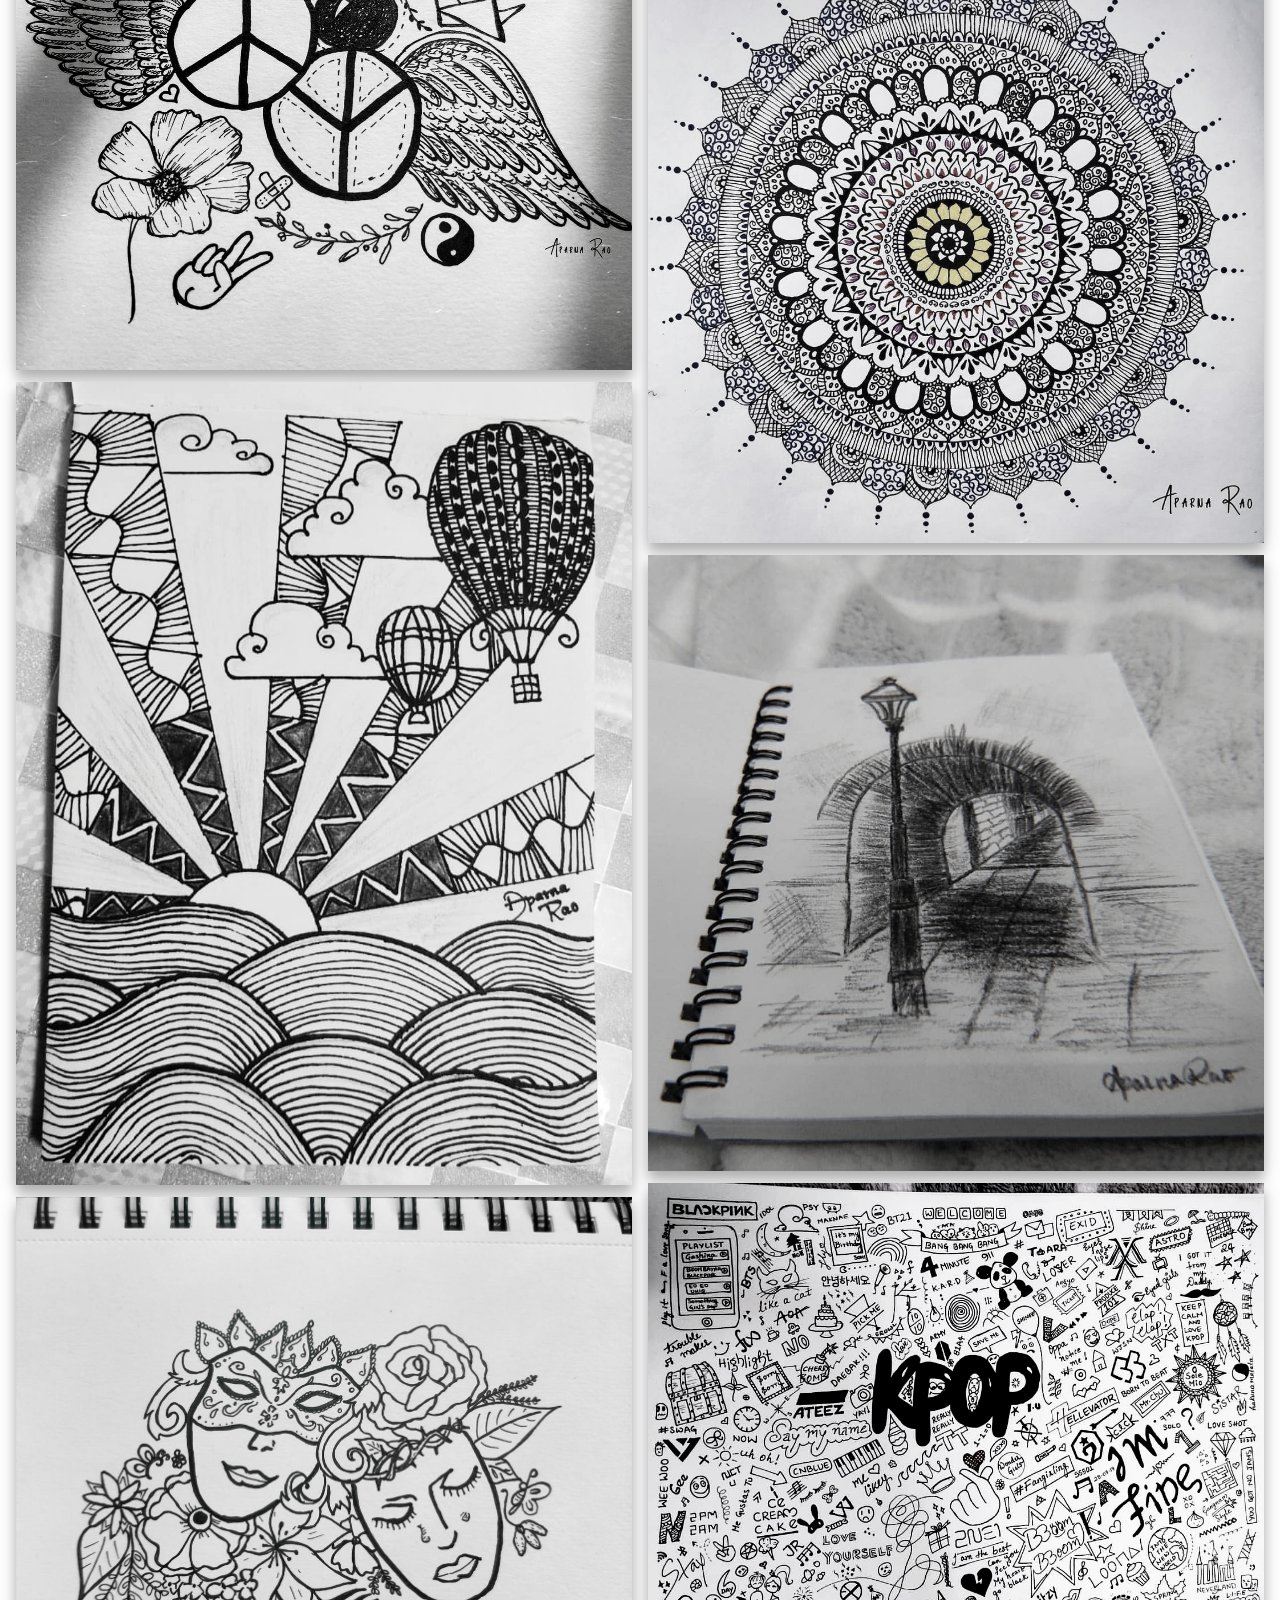
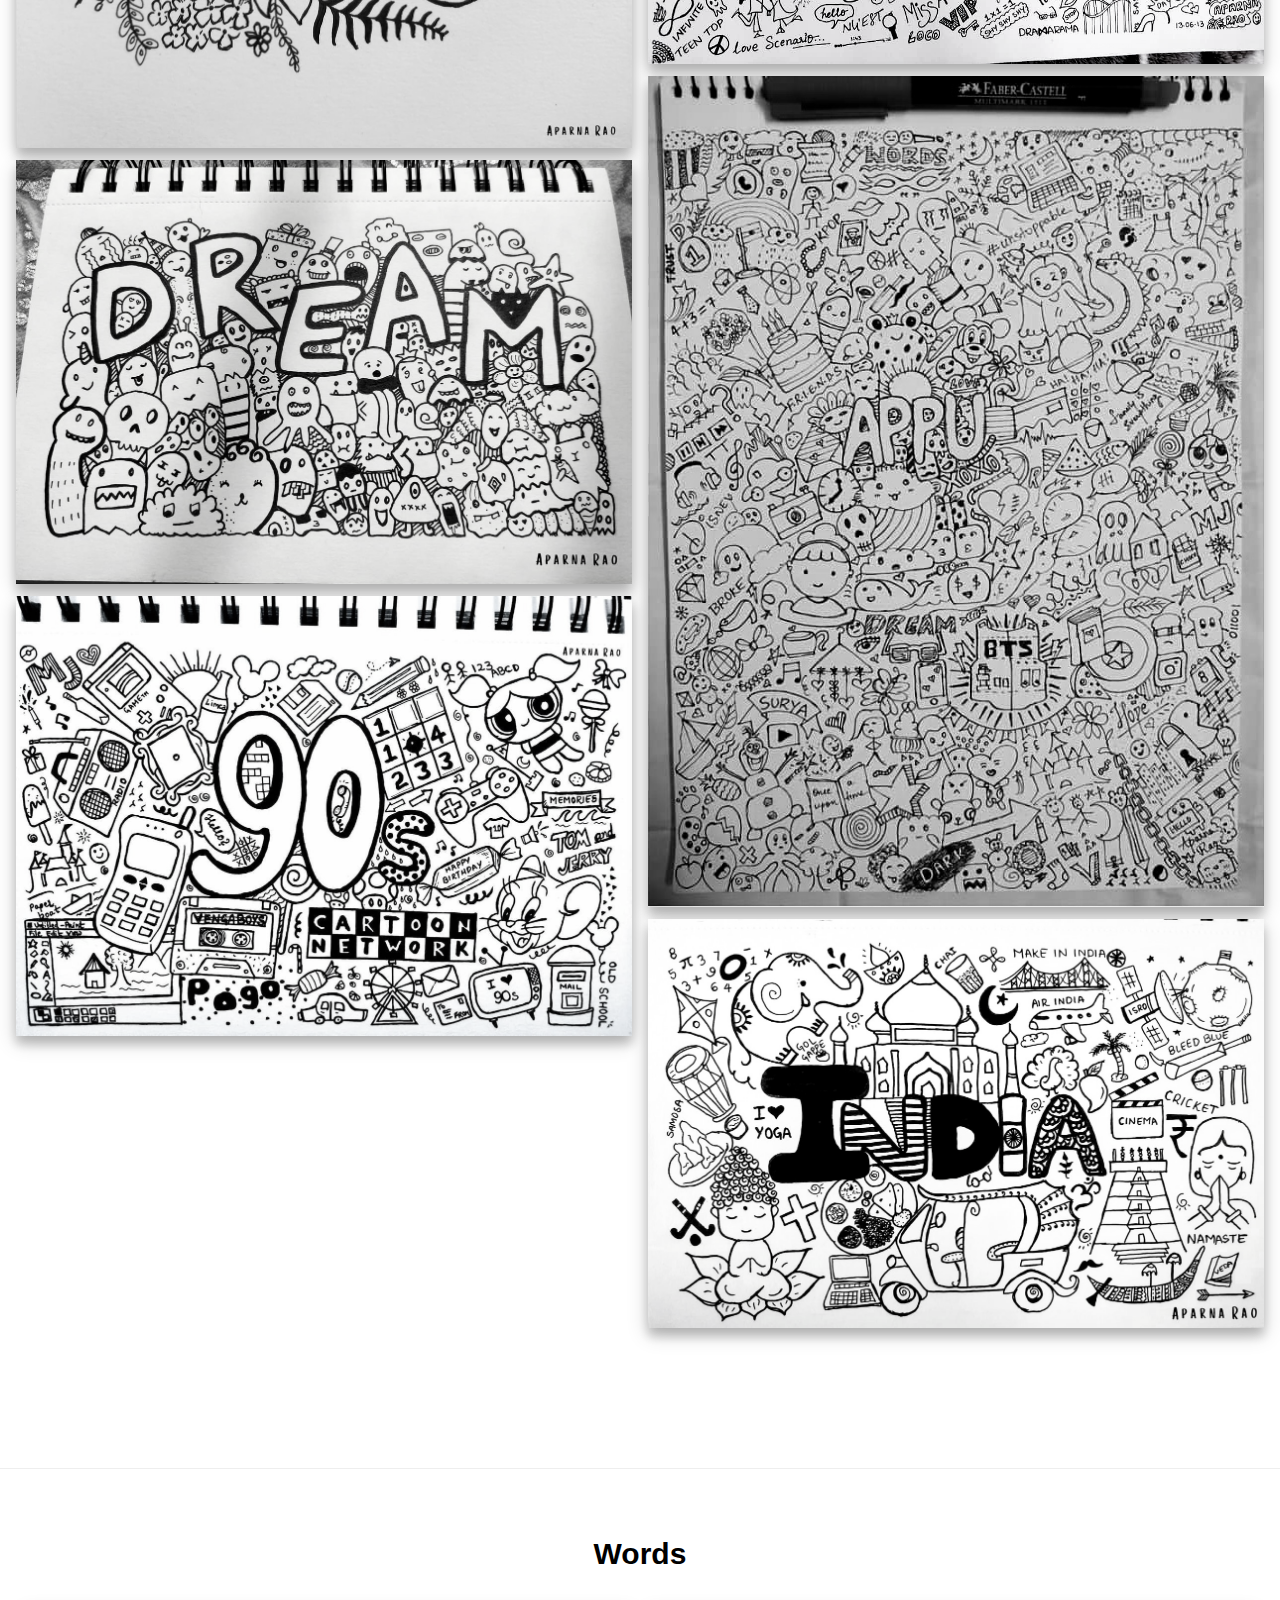
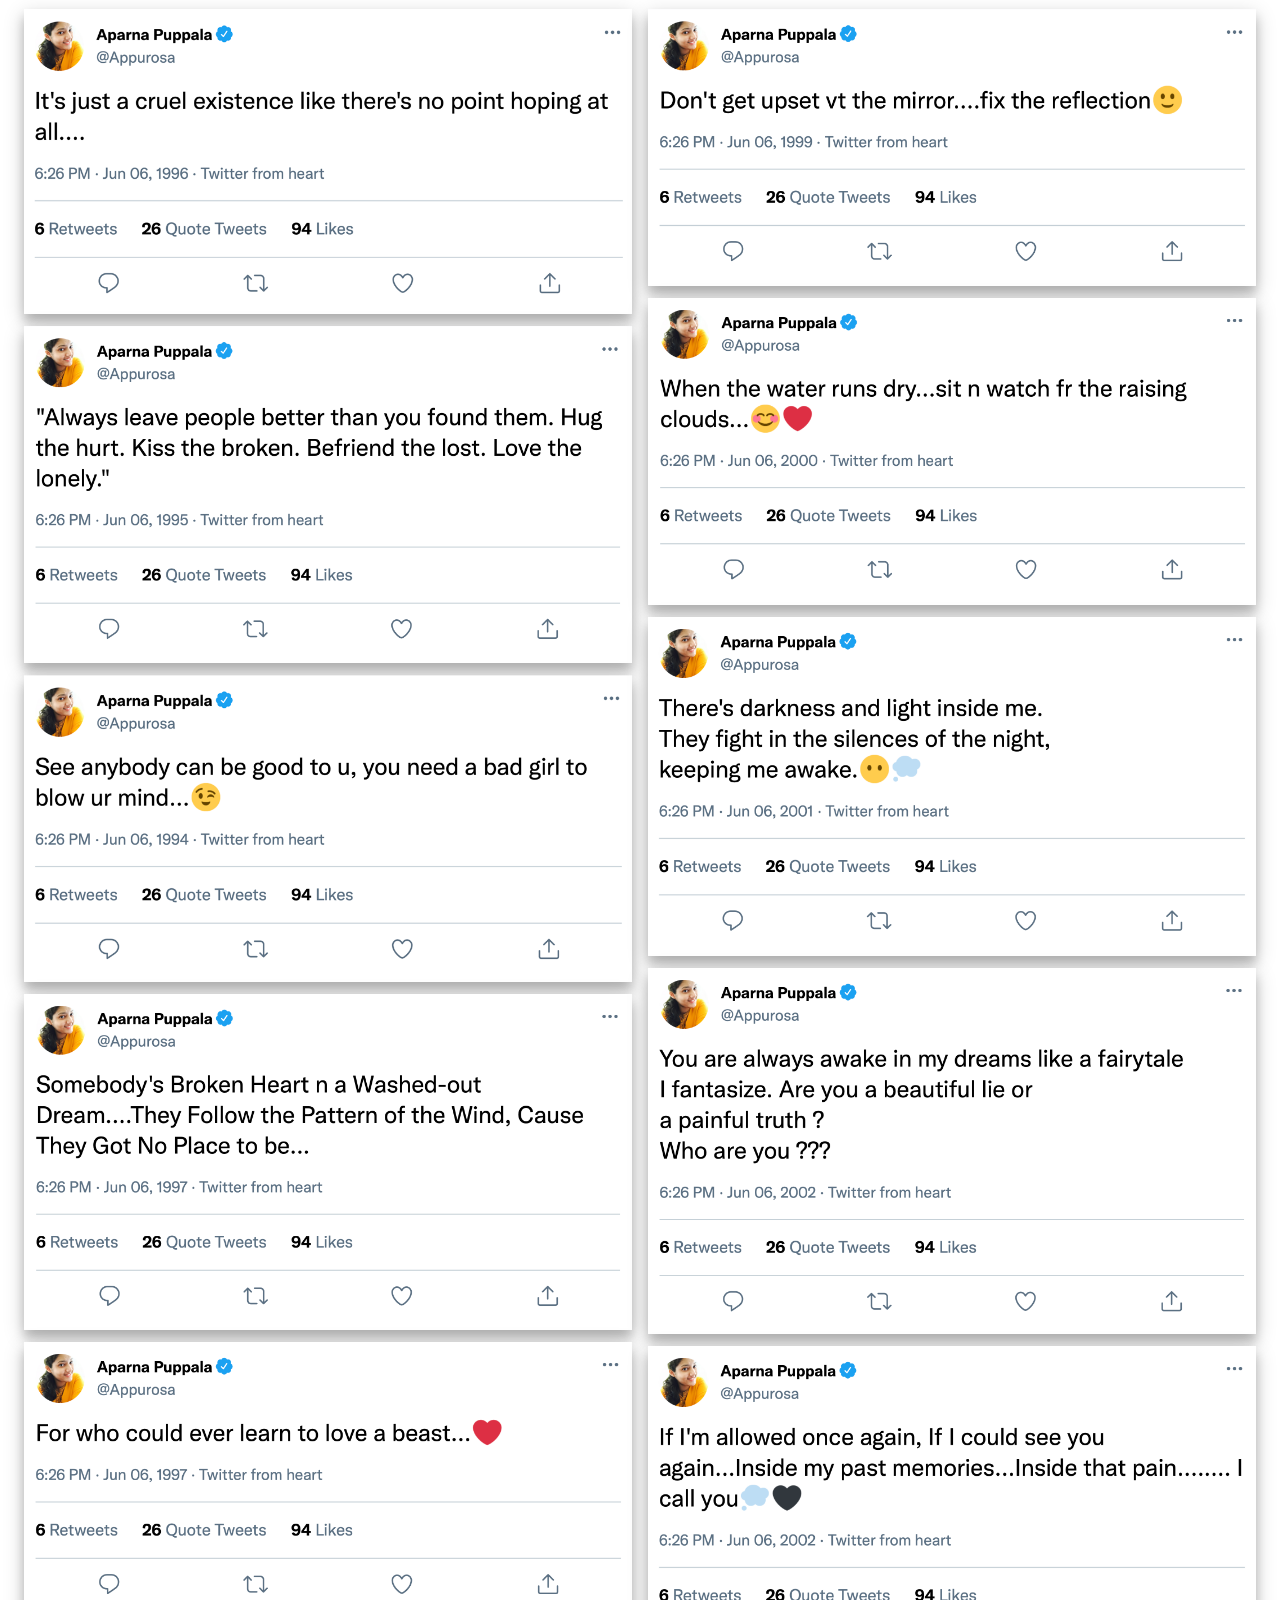
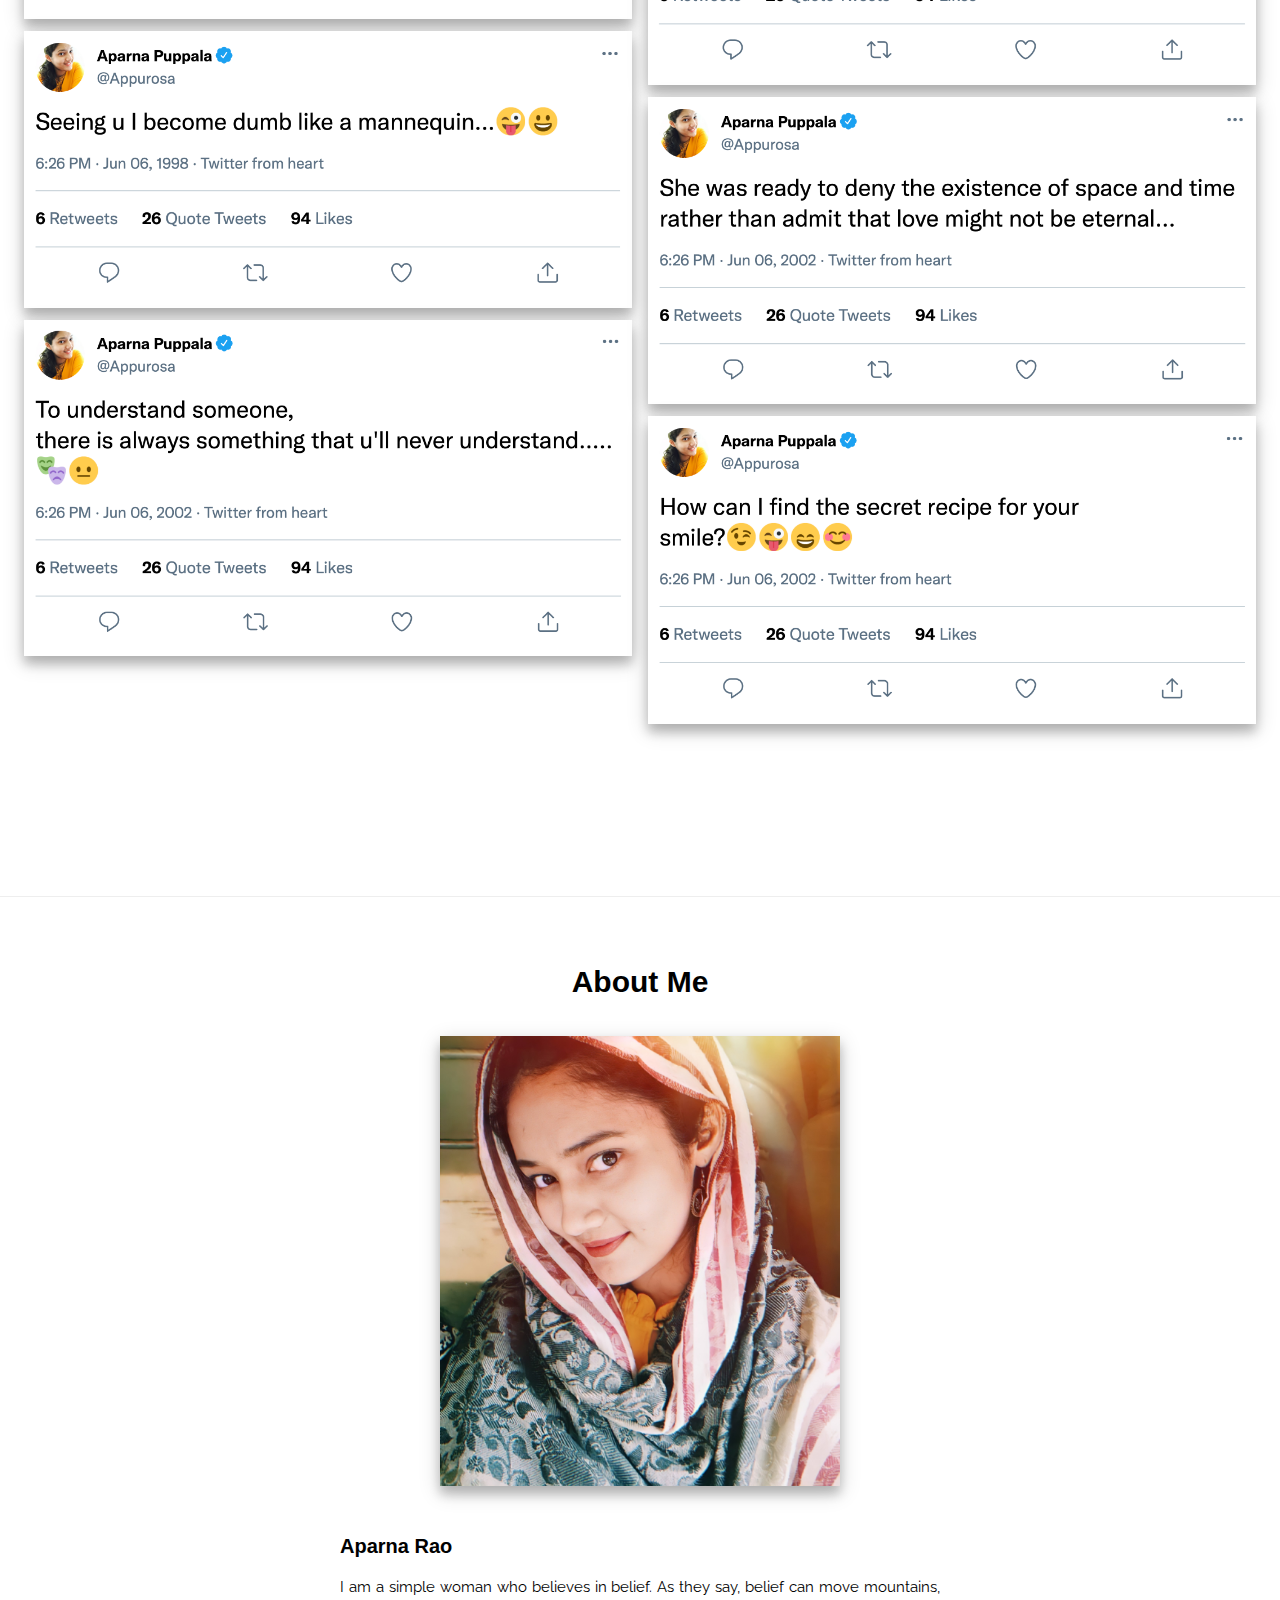
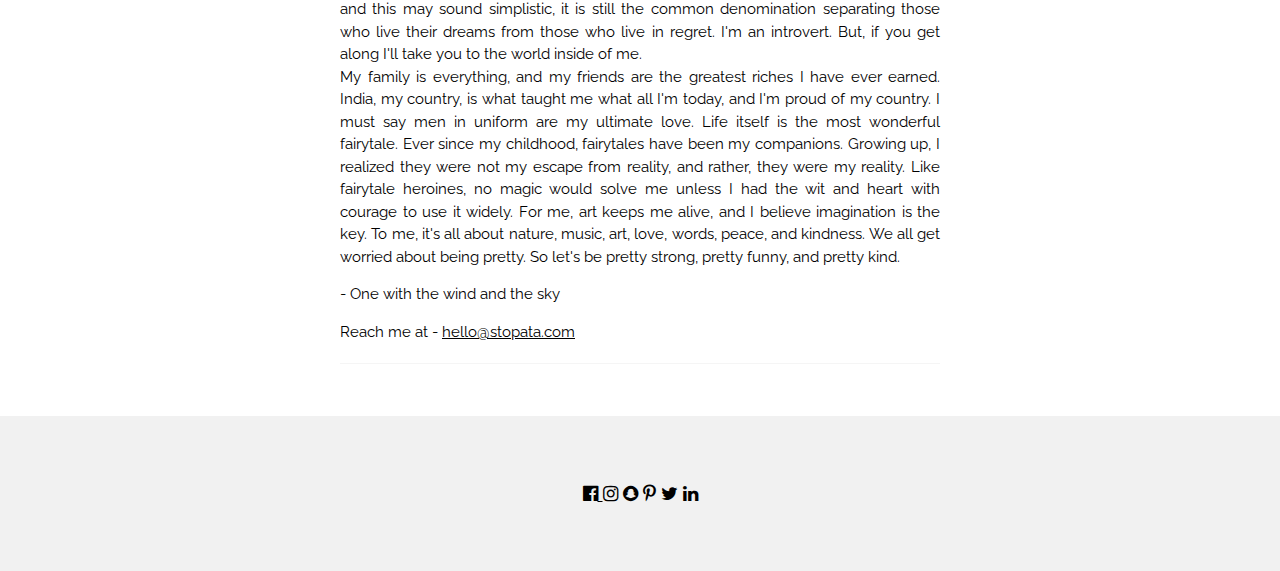
==== commit c2410c34: "Added "doodles" title" ====
--- a/index.html
+++ b/index.html
@@ -32,6 +32,7 @@
 
 <!-- Doodle Grid -->
 <div class="w3-row-padding w3-grayscale" style="margin-bottom:128px" id ="doodles">
+   <h2><b>Doodles</b></h2><br>
   <div class="w3-half">
     <img src="images/1img.JPG" style="width:100%; box-shadow: 0 8px 10px 0 rgba(0, 0, 0, 0.2), 0 6px 20px 0 rgba(0, 0, 0, 0.19); ">
     <img src="images/2img.jpg" style="width:100%; box-shadow: 0 8px 10px 0 rgba(0, 0, 0, 0.2), 0 6px 20px 0 rgba(0, 0, 0, 0.19);">
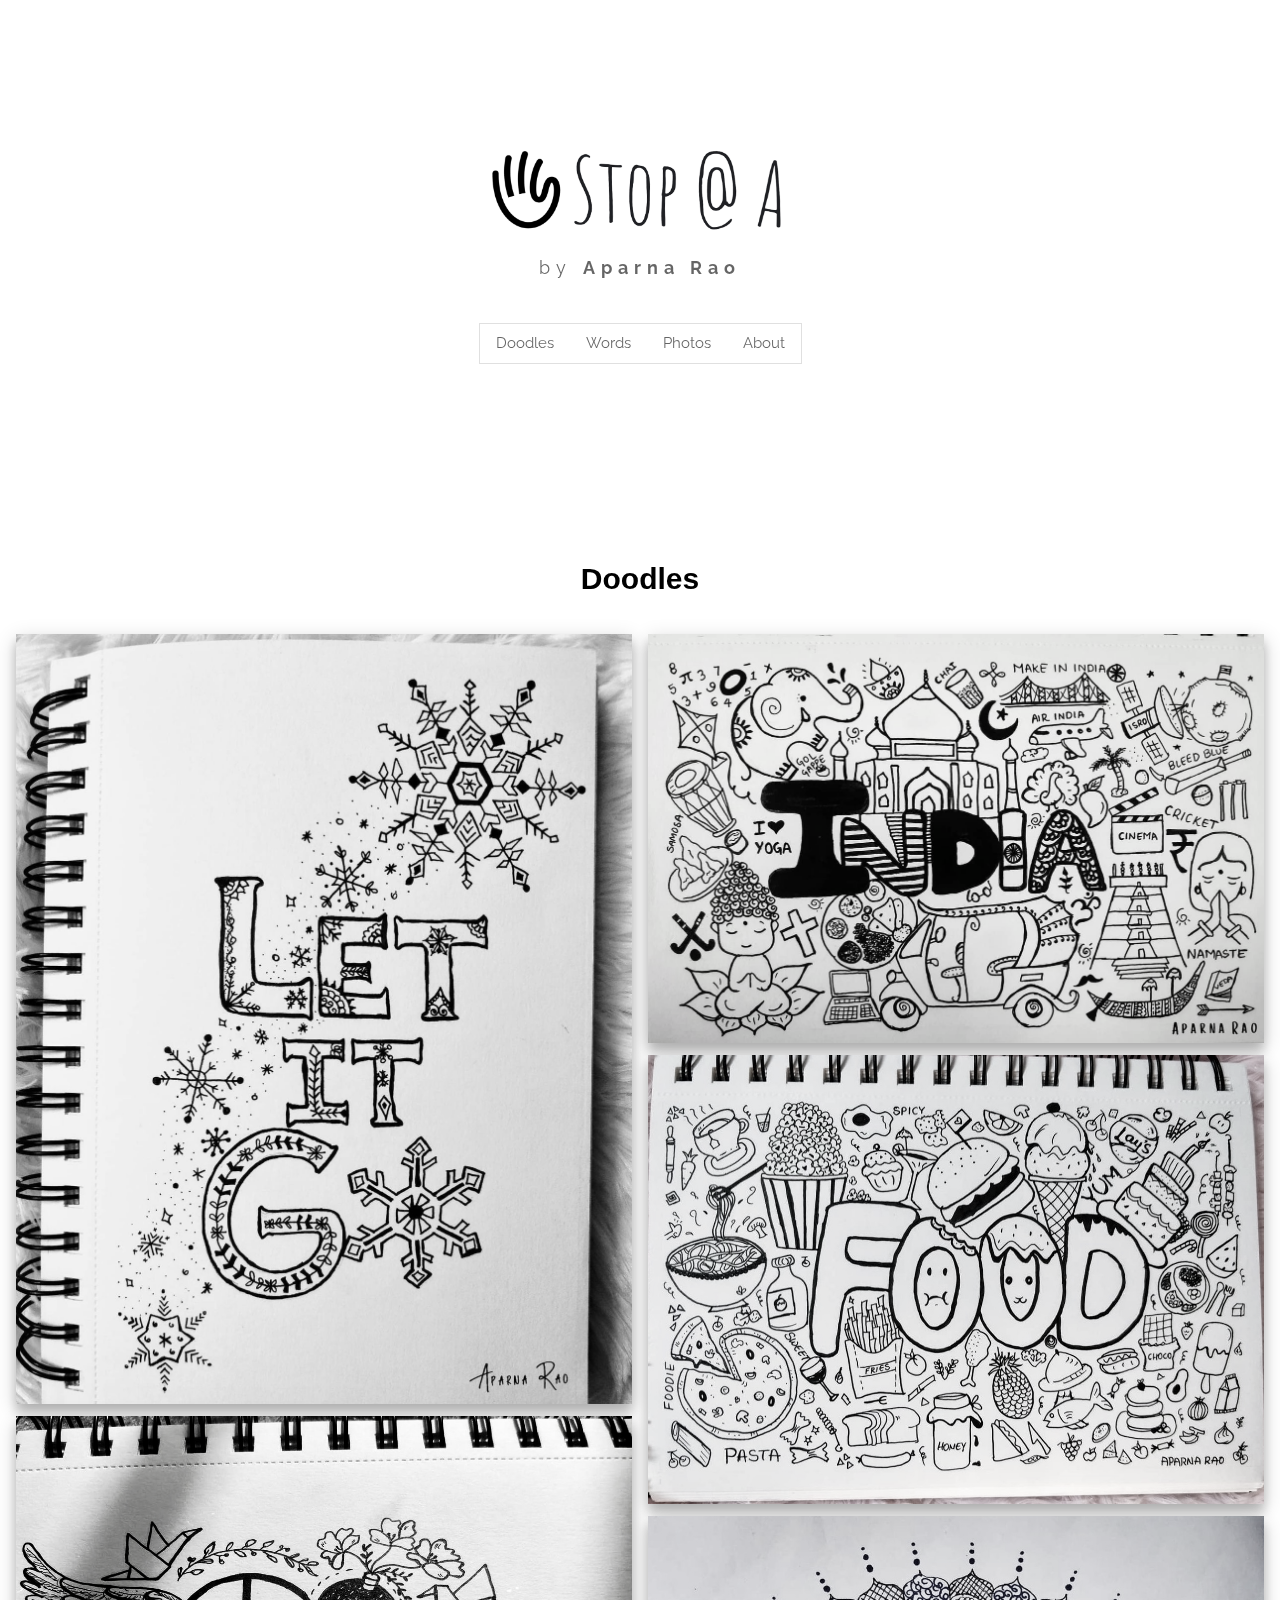
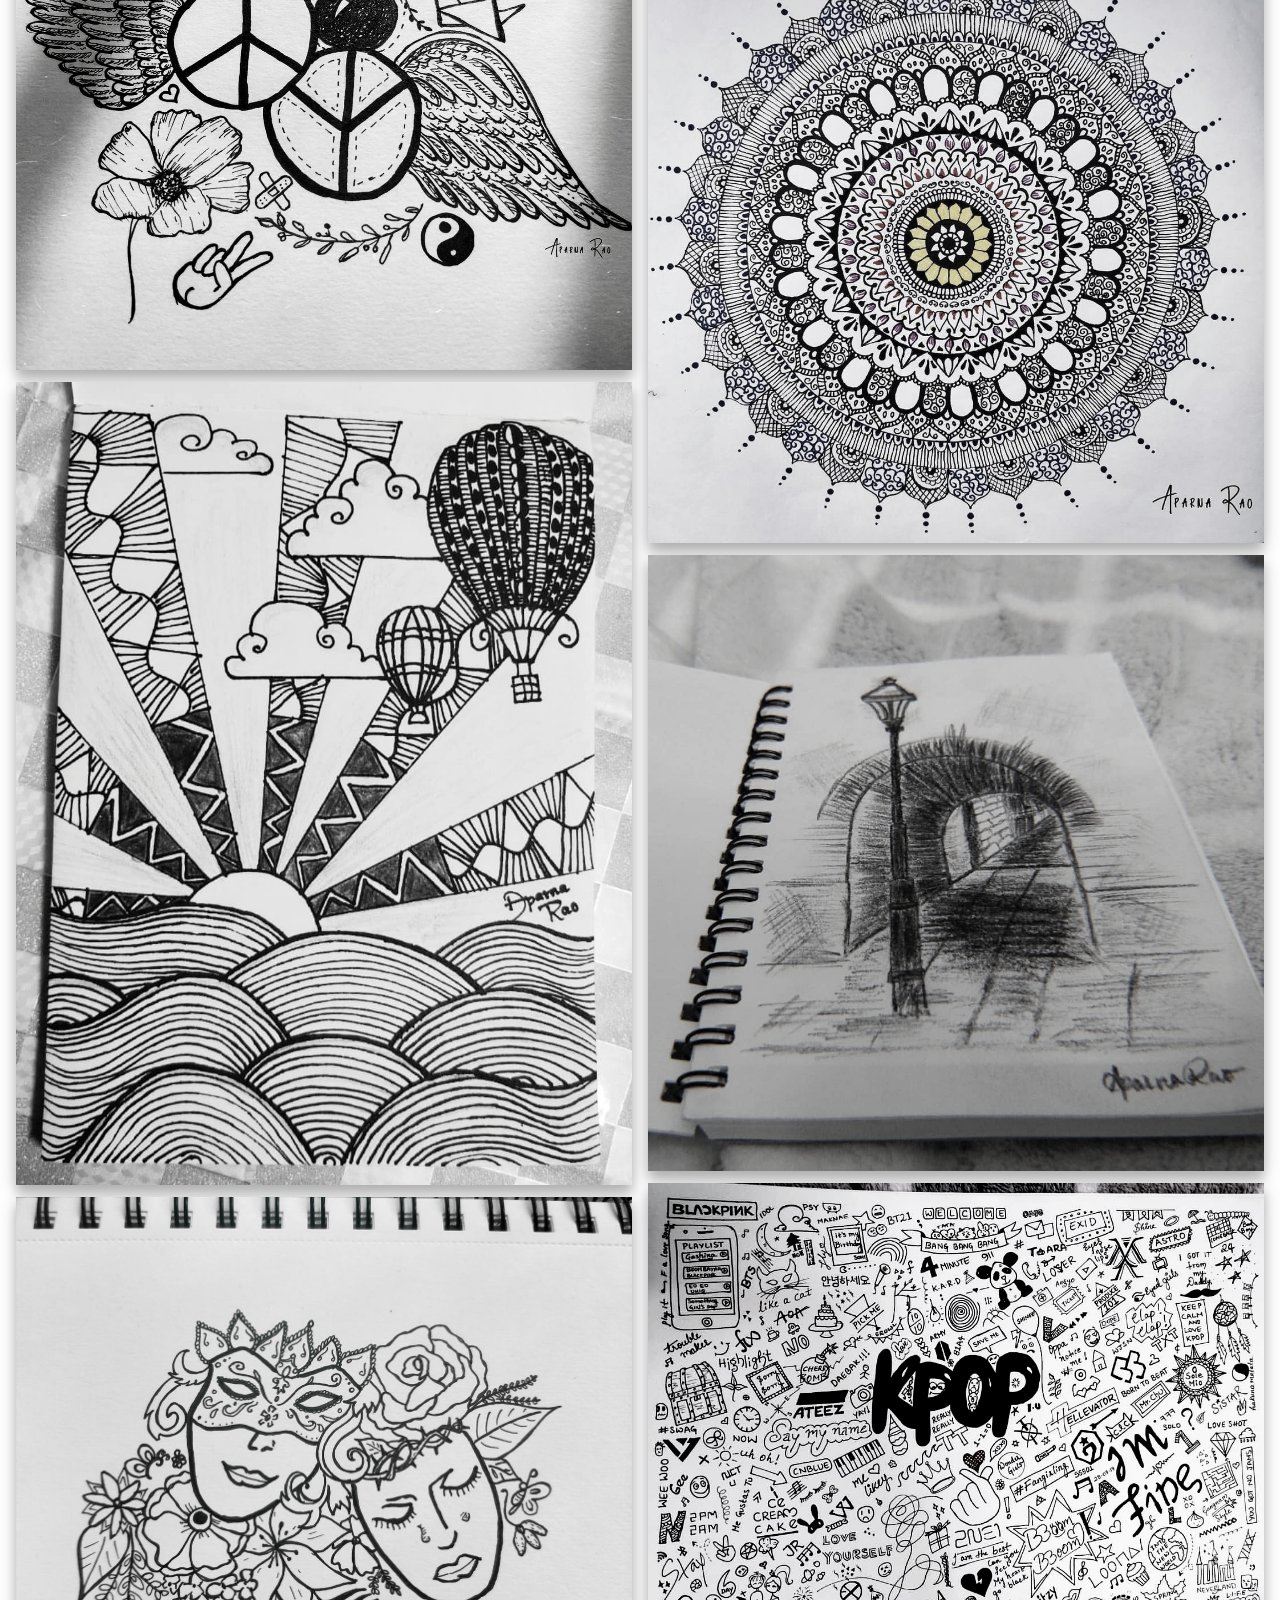
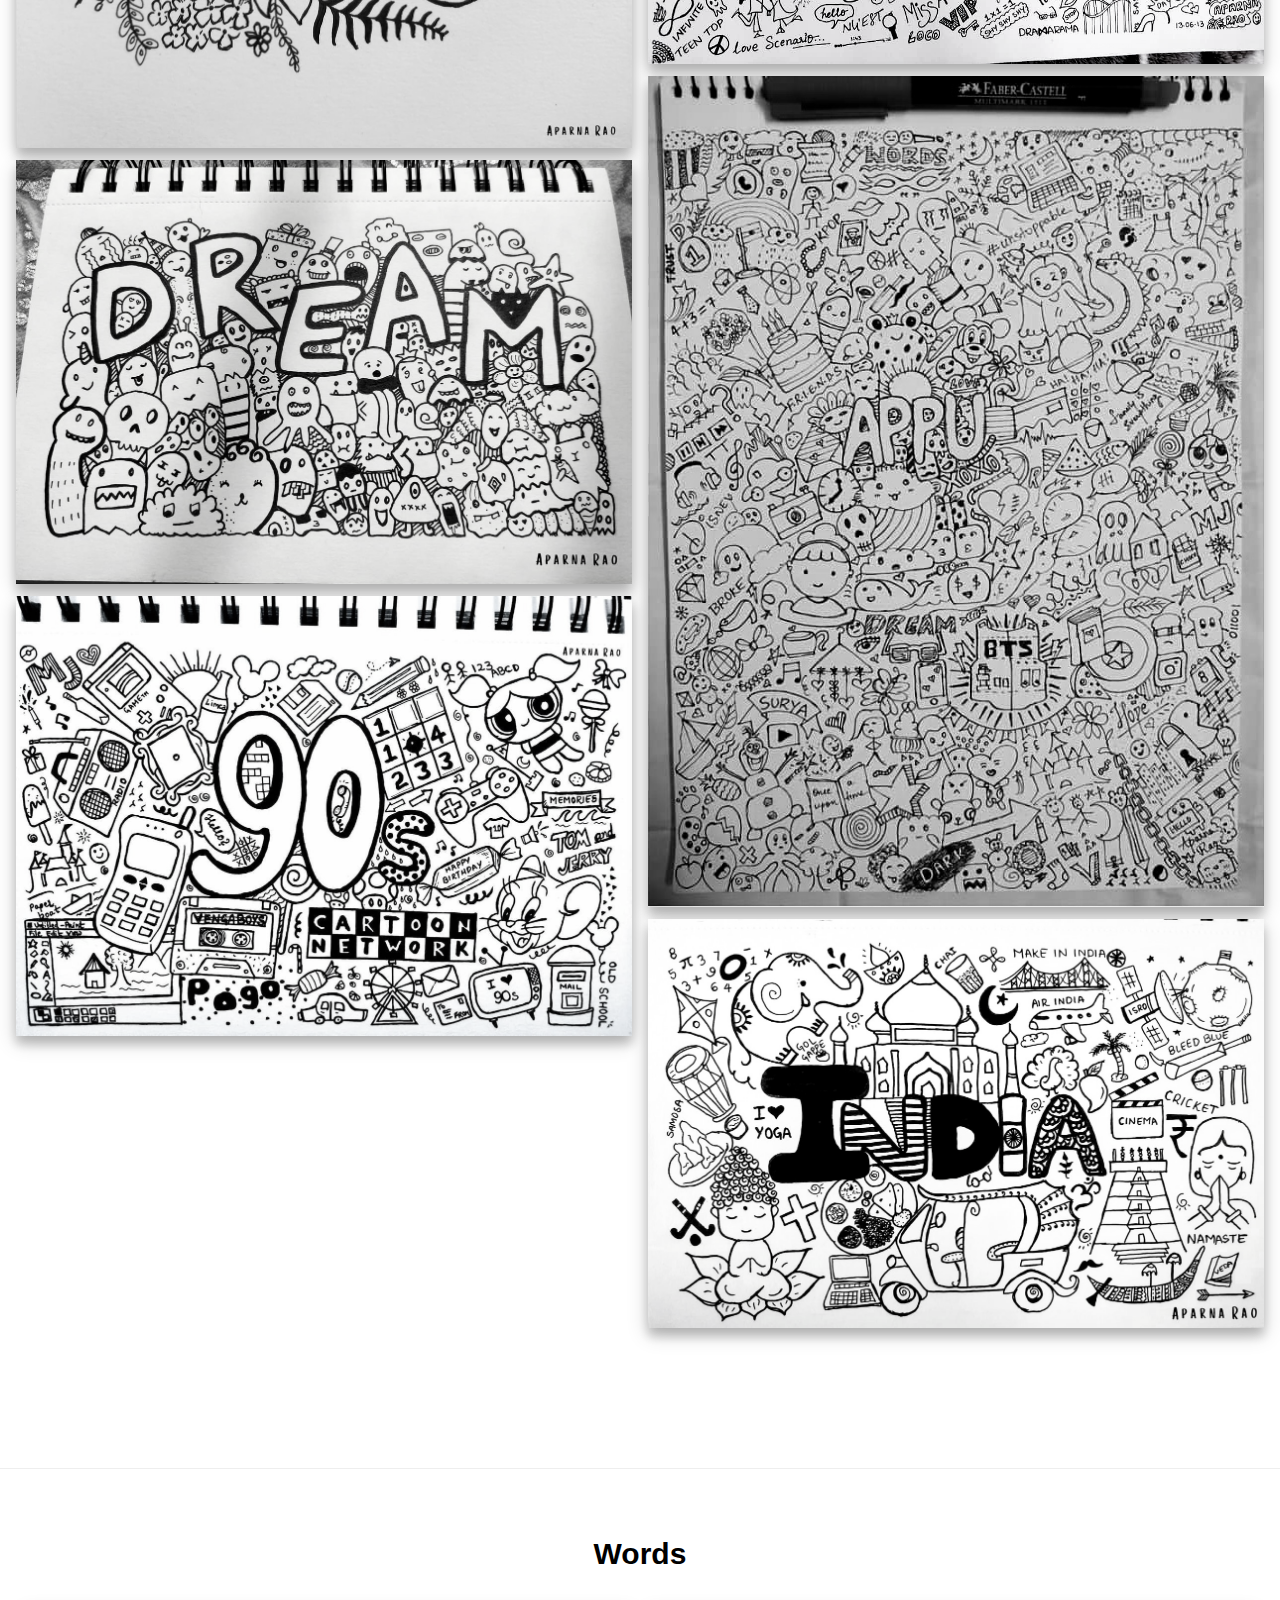
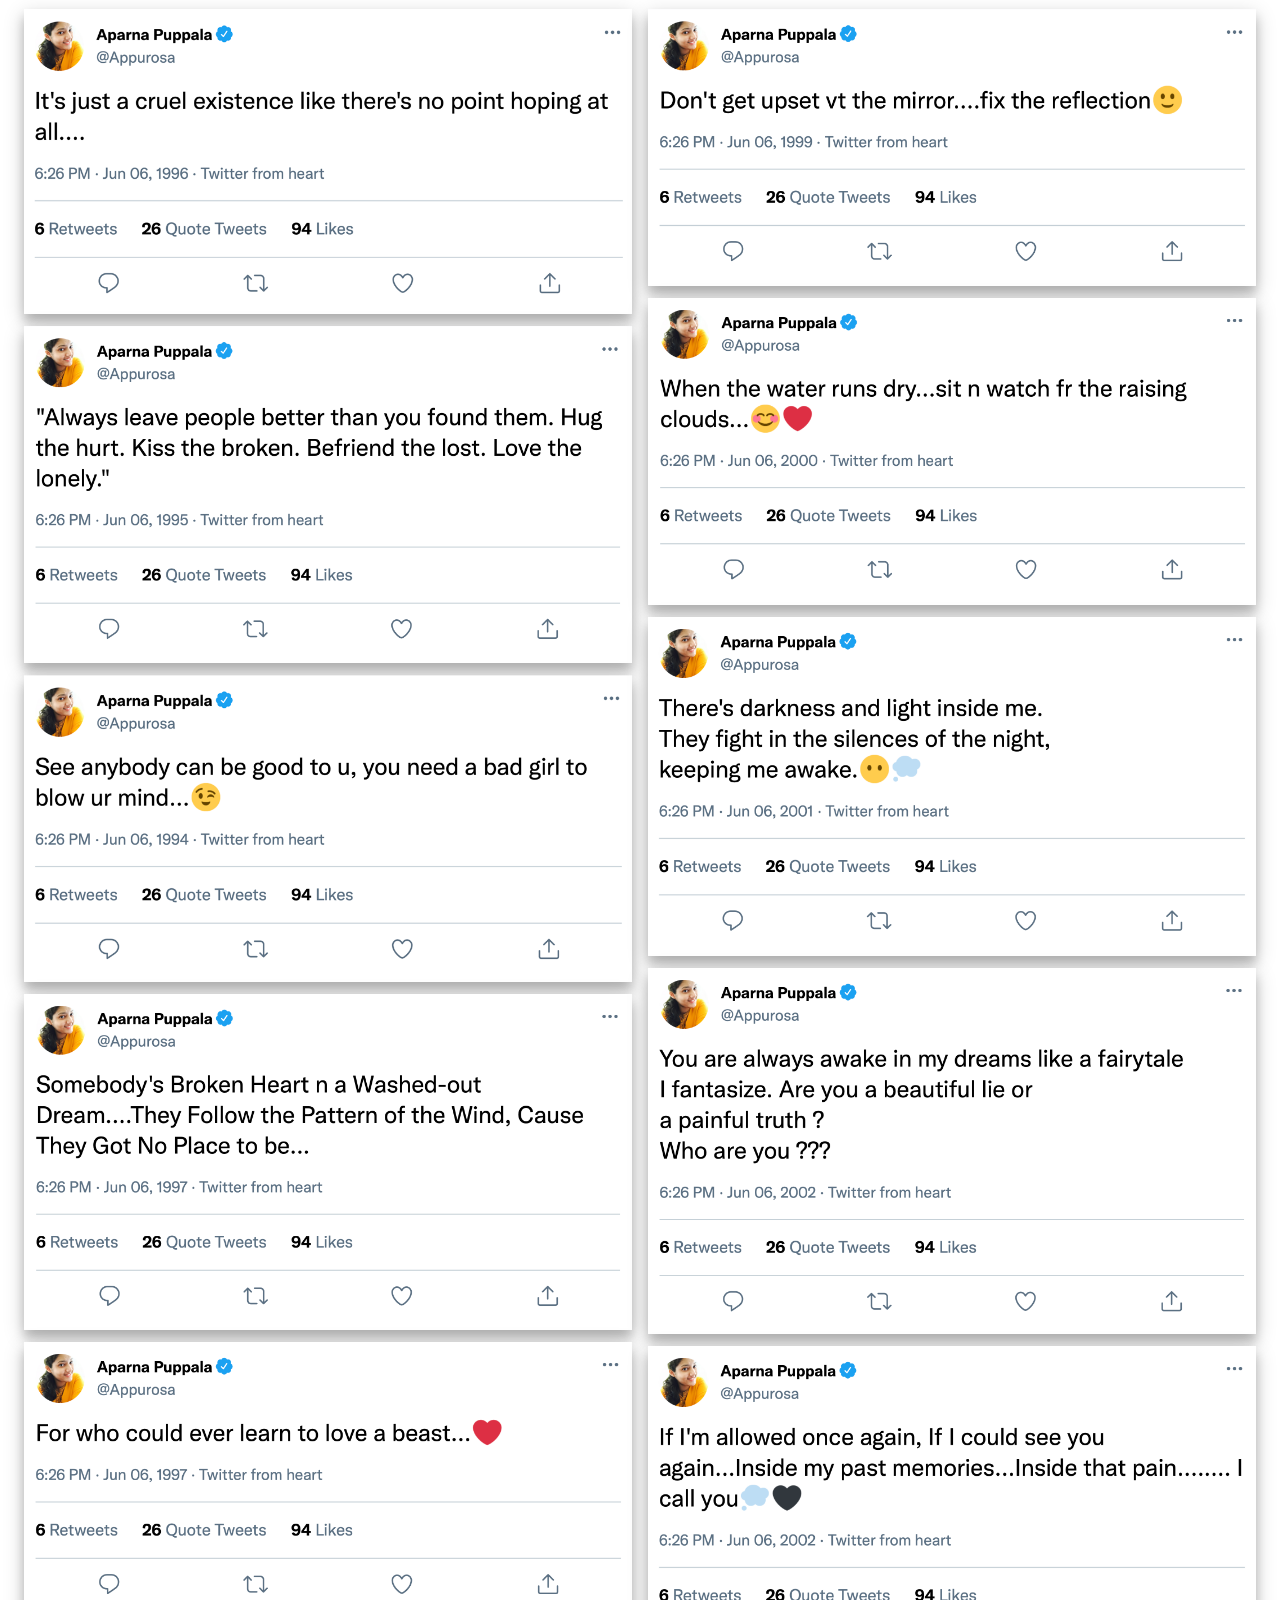
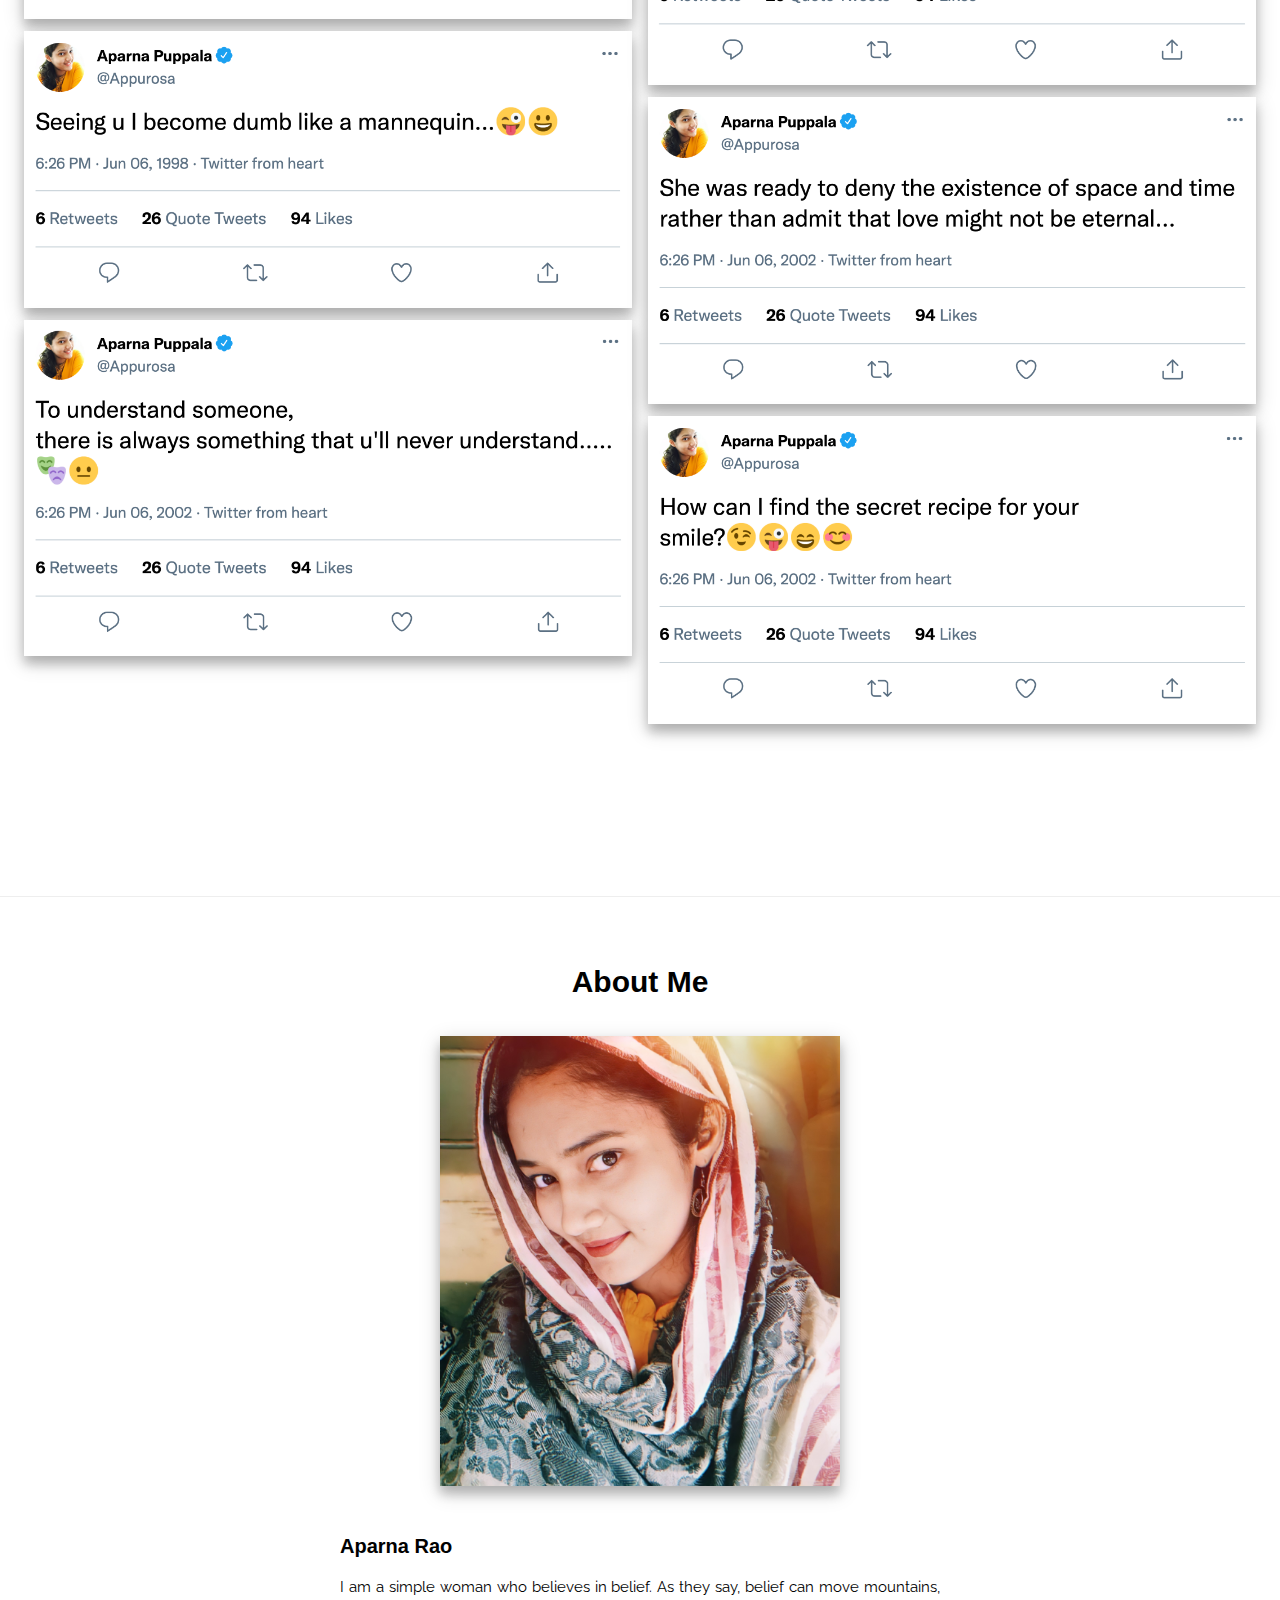
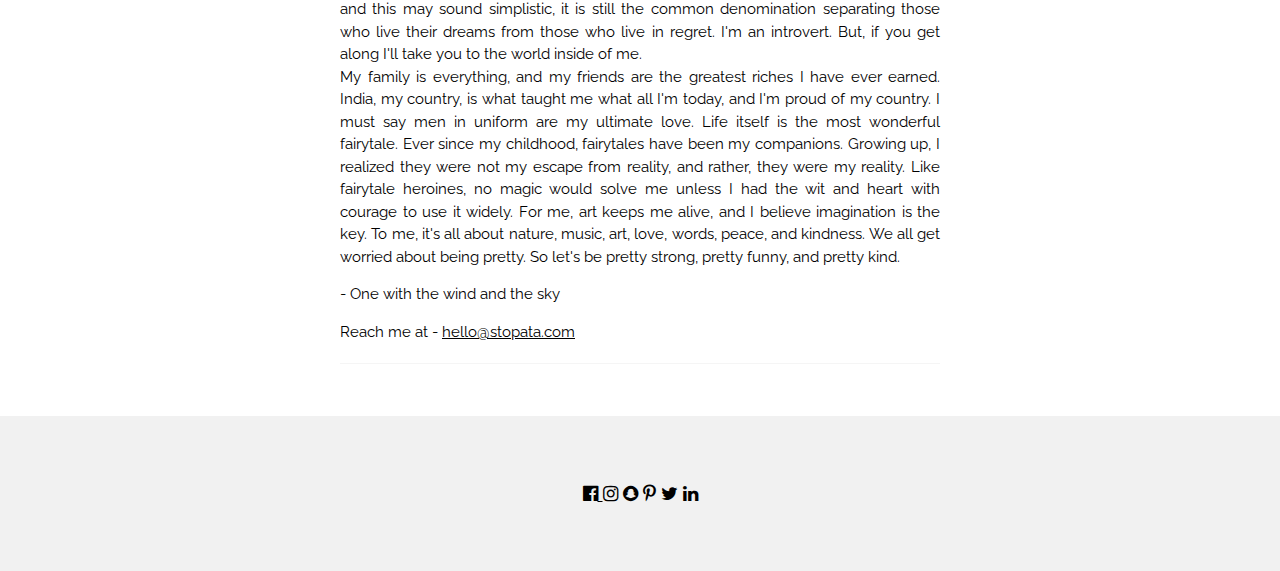
==== commit 74abff59: "cosmetic changes" ====
--- a/index.html
+++ b/index.html
@@ -17,7 +17,7 @@
 <!-- Header -->
 <header class="w3-panel w3-center" style="padding:128px 16px" id ="header">
   <!--<h1>STOP at A</h1> -->
-  <a href="https://www.stopata.com/"><img alt="stopata logo" src="updatedLogo.jpg" style = "height:100px;"></a><br>
+  <a href="https://www.stopata.com/"><img alt="stopata logo" src="images/logo.jpg" style = "height:100px;"></a><br>
   <h1 class="byAparna w3-opacity">by <strong>Aparna Rao</strong></h1>
   
   <div class="w3-padding-32 w3-opacity">
@@ -31,7 +31,7 @@
 </header>
 
 <!-- Doodle Grid -->
-<div class="w3-row-padding w3-grayscale" style="margin-bottom:128px" id ="doodles">
+<div class="w3-row-padding w3-grayscale w3-center" style="margin-bottom:128px" id ="doodles">
    <h2><b>Doodles</b></h2><br>
   <div class="w3-half">
     <img src="images/1img.JPG" style="width:100%; box-shadow: 0 8px 10px 0 rgba(0, 0, 0, 0.2), 0 6px 20px 0 rgba(0, 0, 0, 0.19); ">
@@ -80,7 +80,7 @@
 
   <div class="w3-row-padding w3-container w3-center w3-text-black w3-padding-32" id="about">
     <h2><b>About Me</b></h2><br>
-    <img src="aparna.JPG" alt="Me" width="400" height="450" style="box-shadow: 0 8px 10px 0 rgba(0, 0, 0, 0.2), 0 6px 20px 0 rgba(0, 0, 0, 0.19);"><br><br>
+    <img src="images/aparna.JPG" alt="Me" width="400" height="450" style="box-shadow: 0 8px 10px 0 rgba(0, 0, 0, 0.2), 0 6px 20px 0 rgba(0, 0, 0, 0.19);"><br><br>
     <div class="w3-content w3-justify" style="max-width:600px;">
       <h4><b>Aparna Rao</b></h4>
       <p>I am a simple woman who believes in belief. As they say, belief can move mountains, and this may sound simplistic, it is still the 
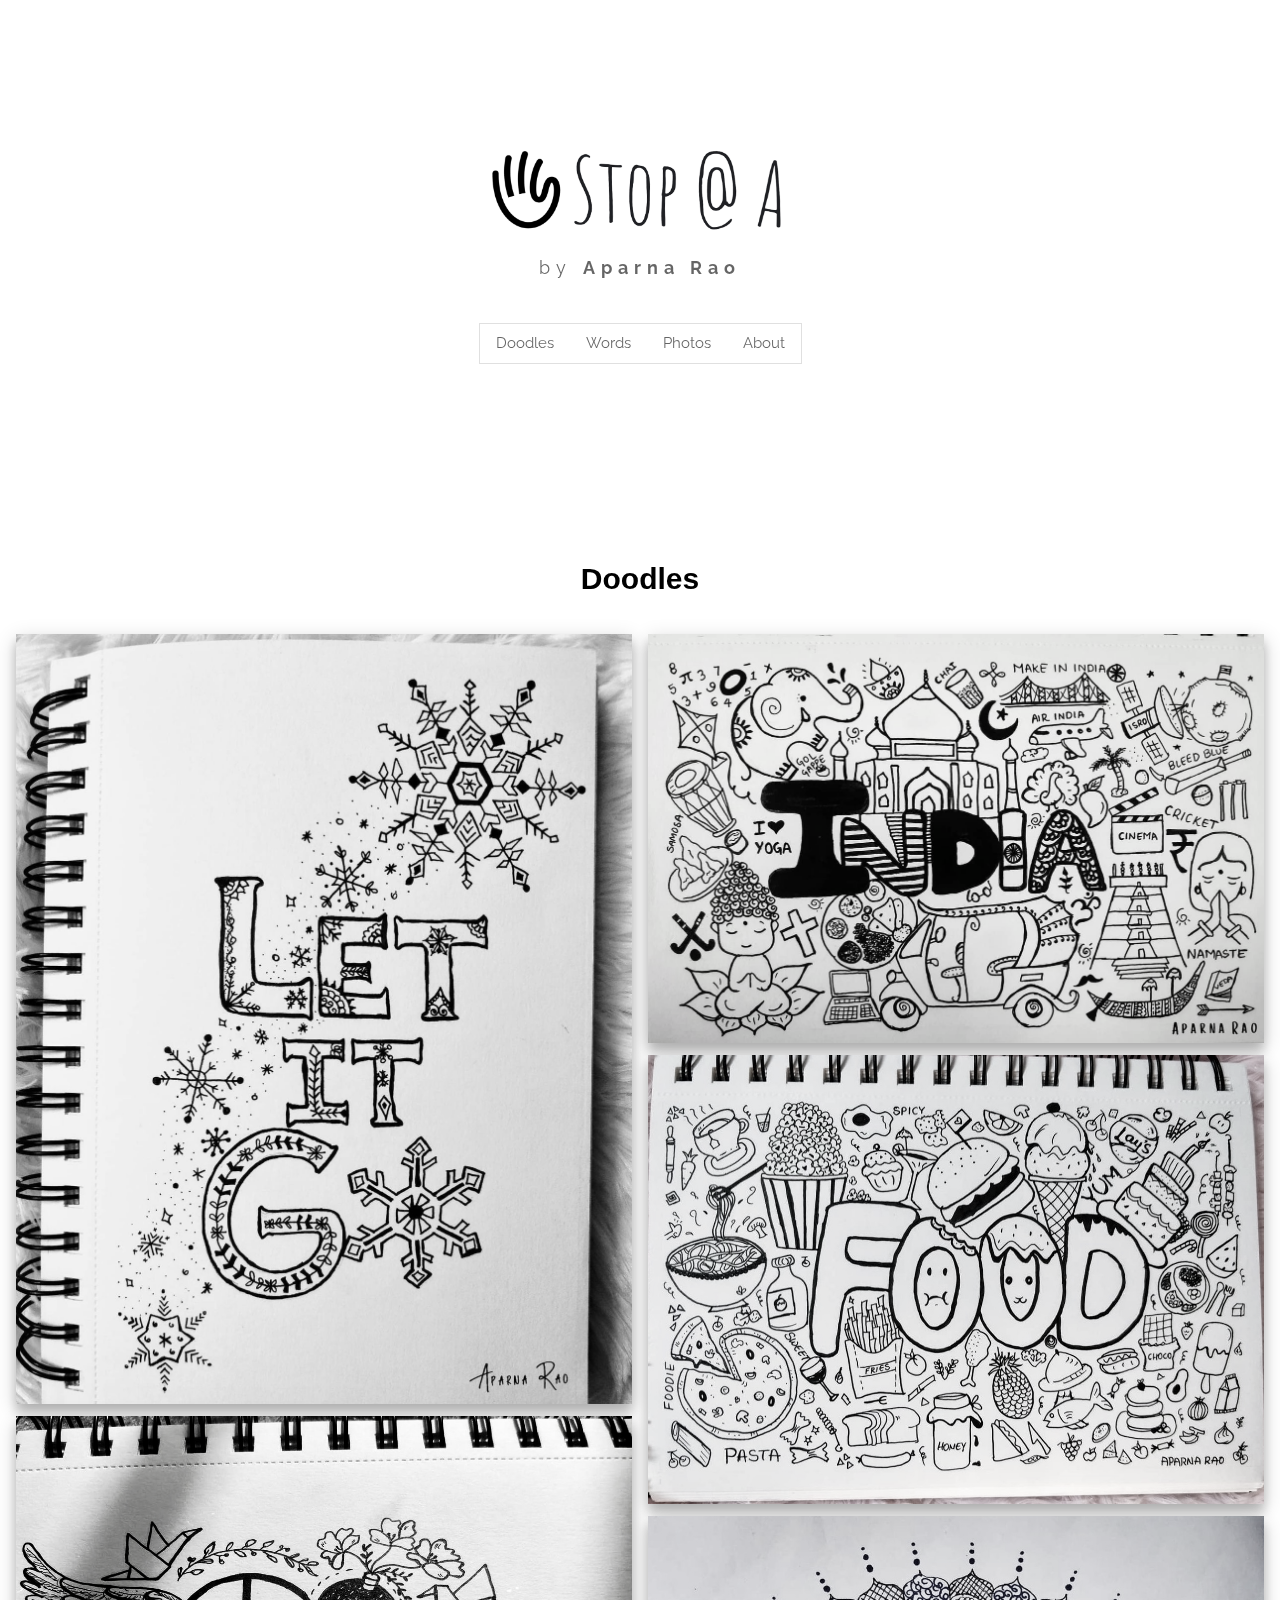
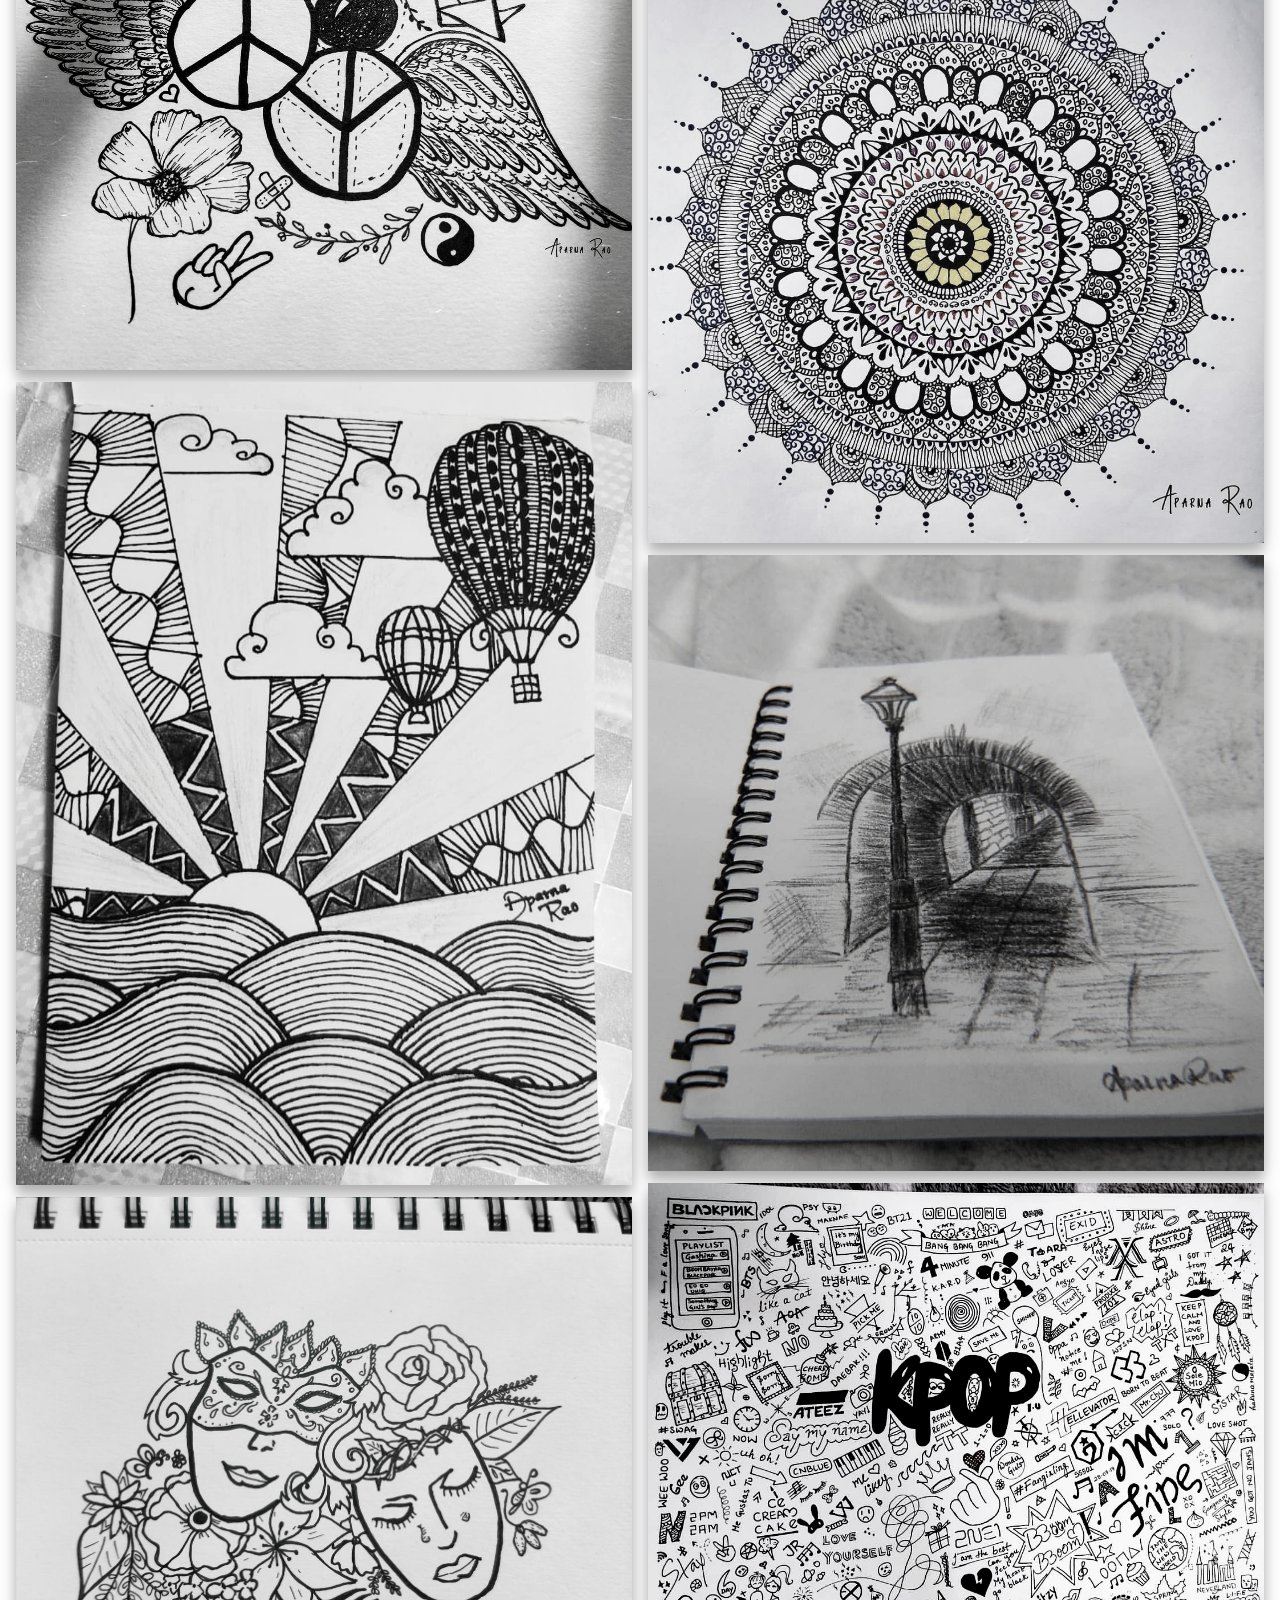
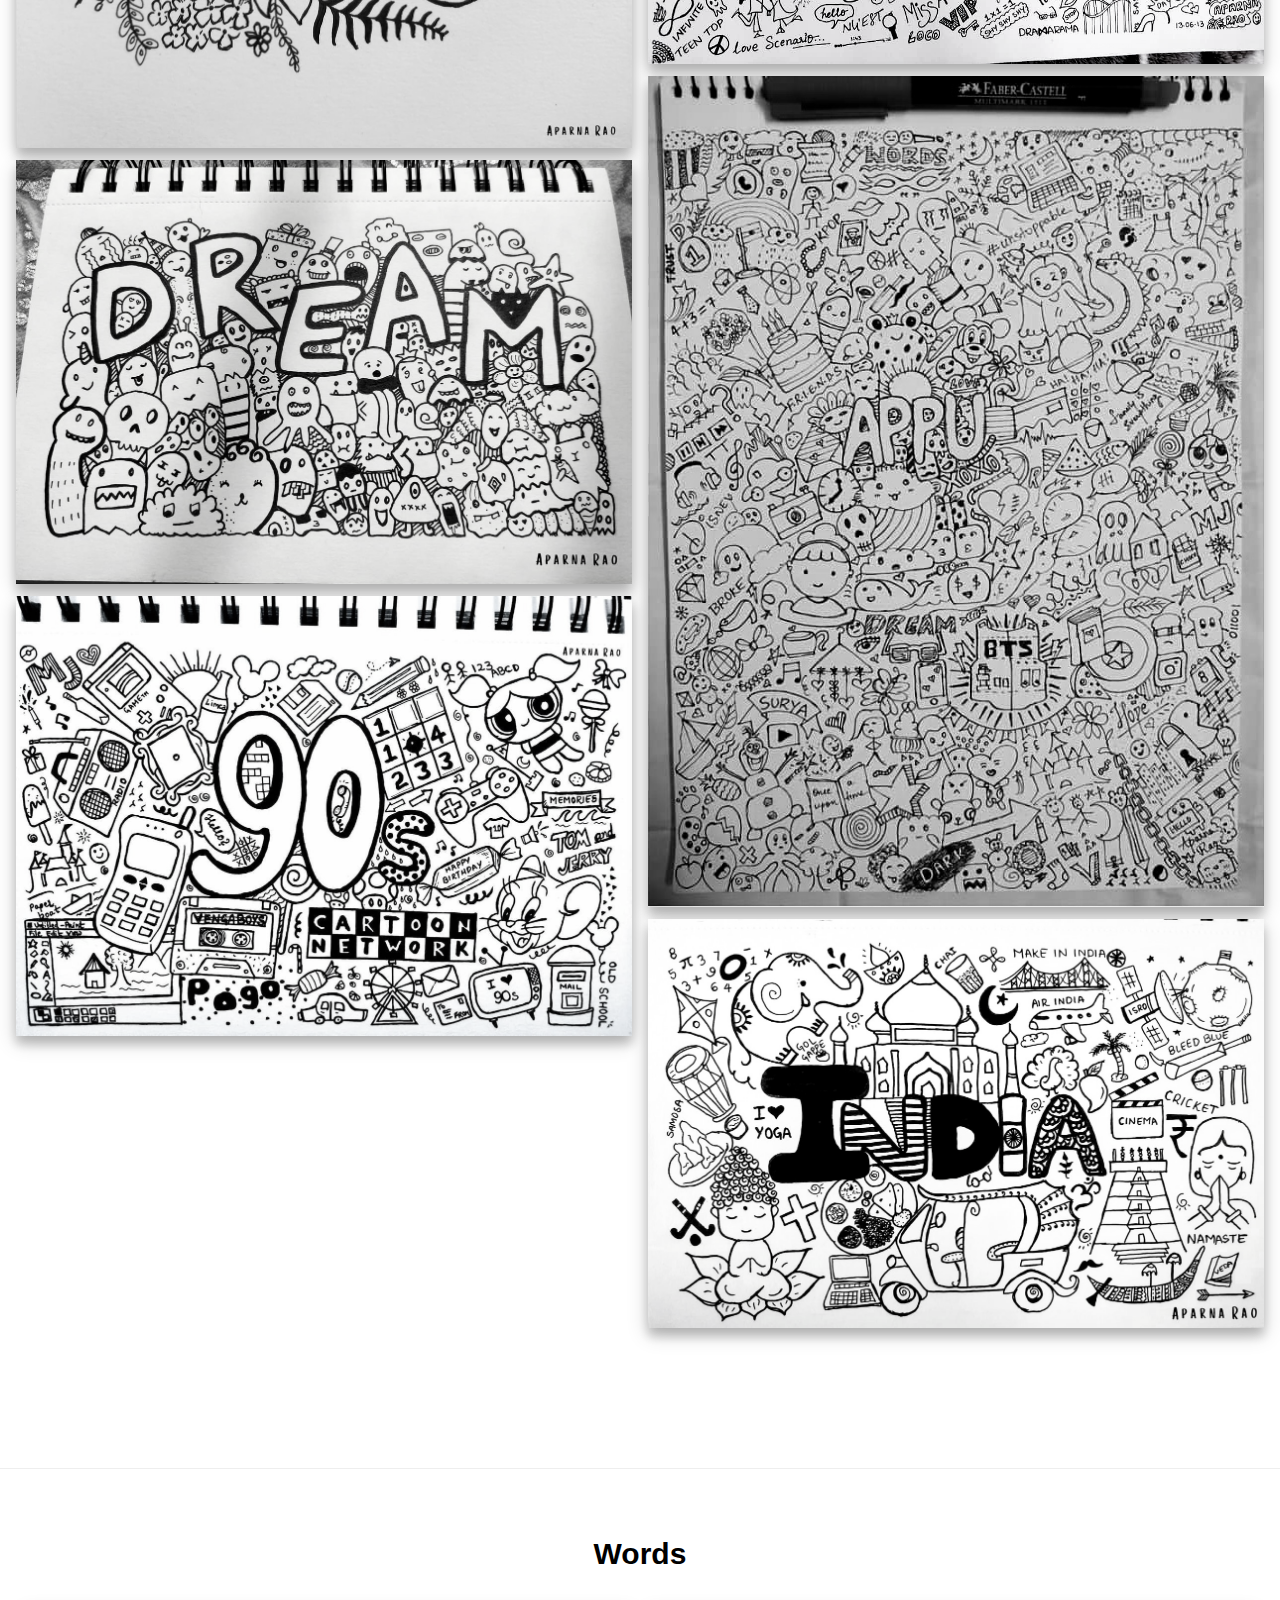
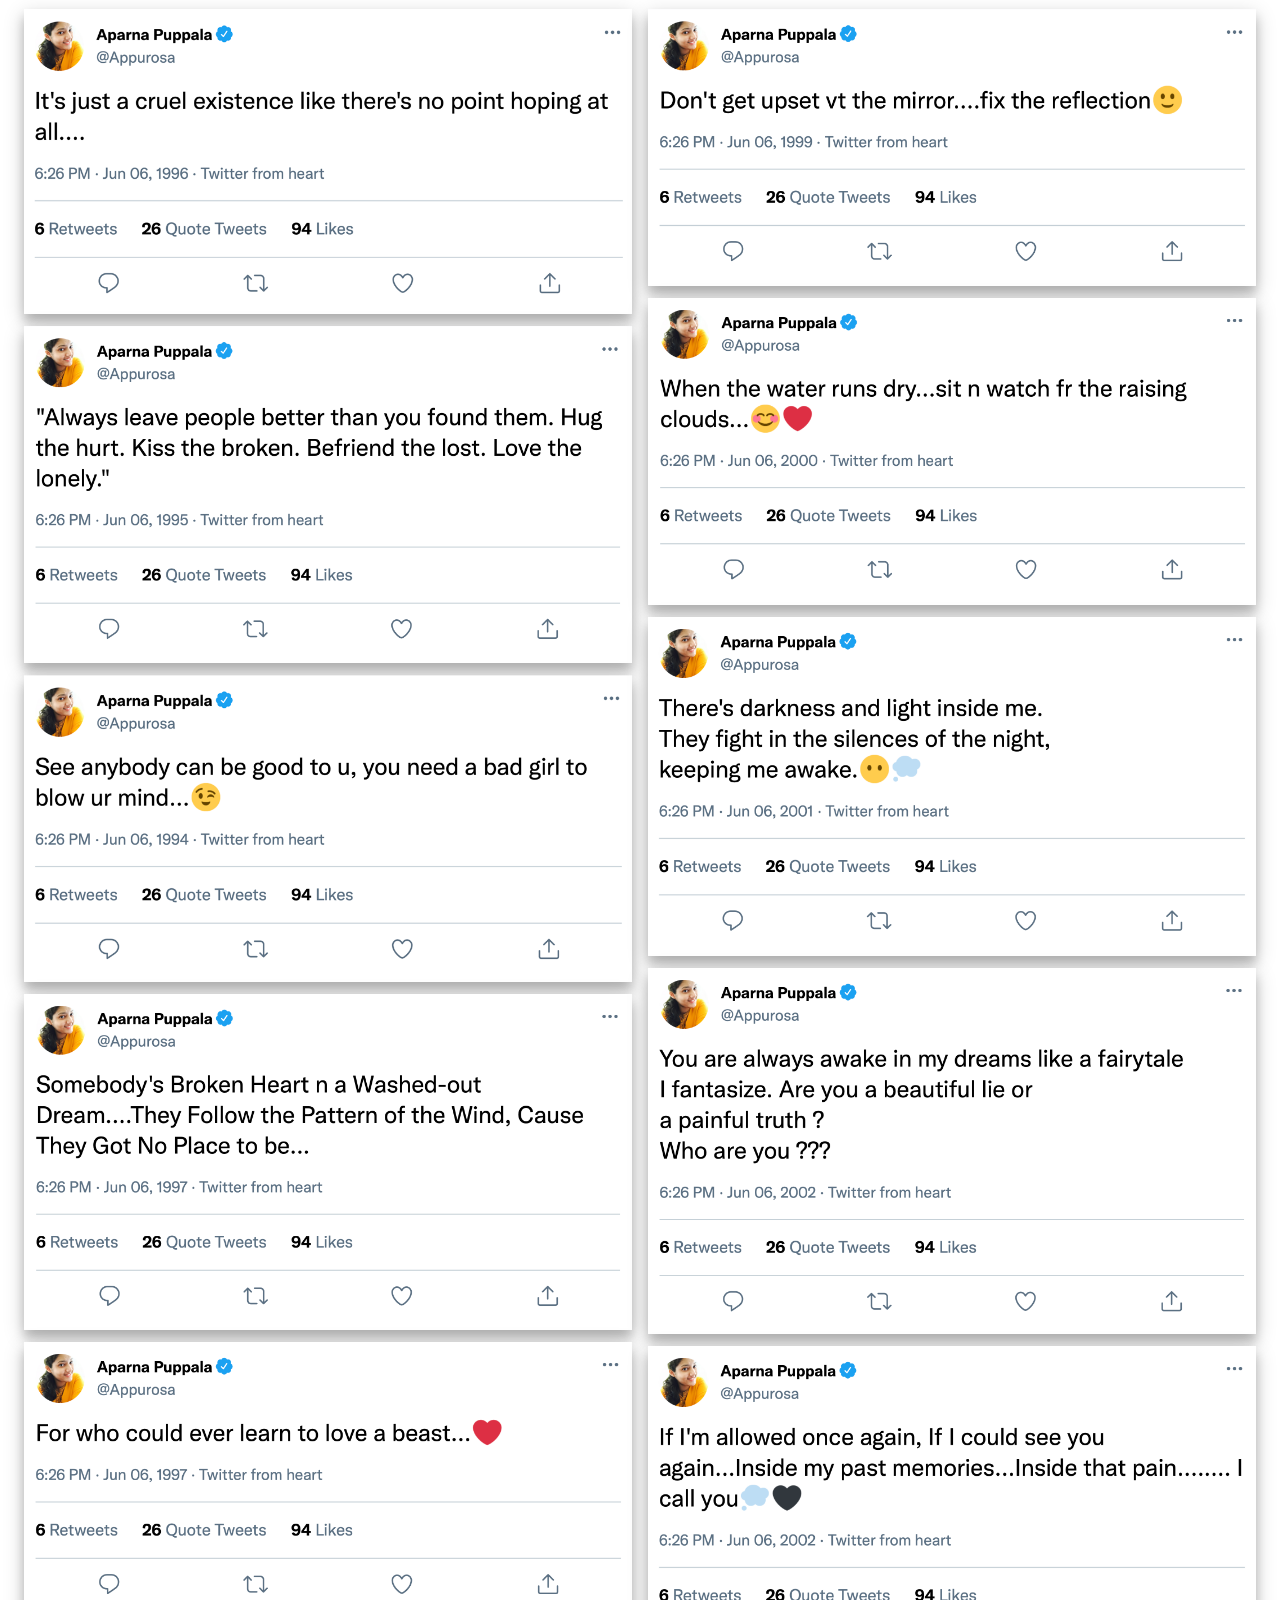
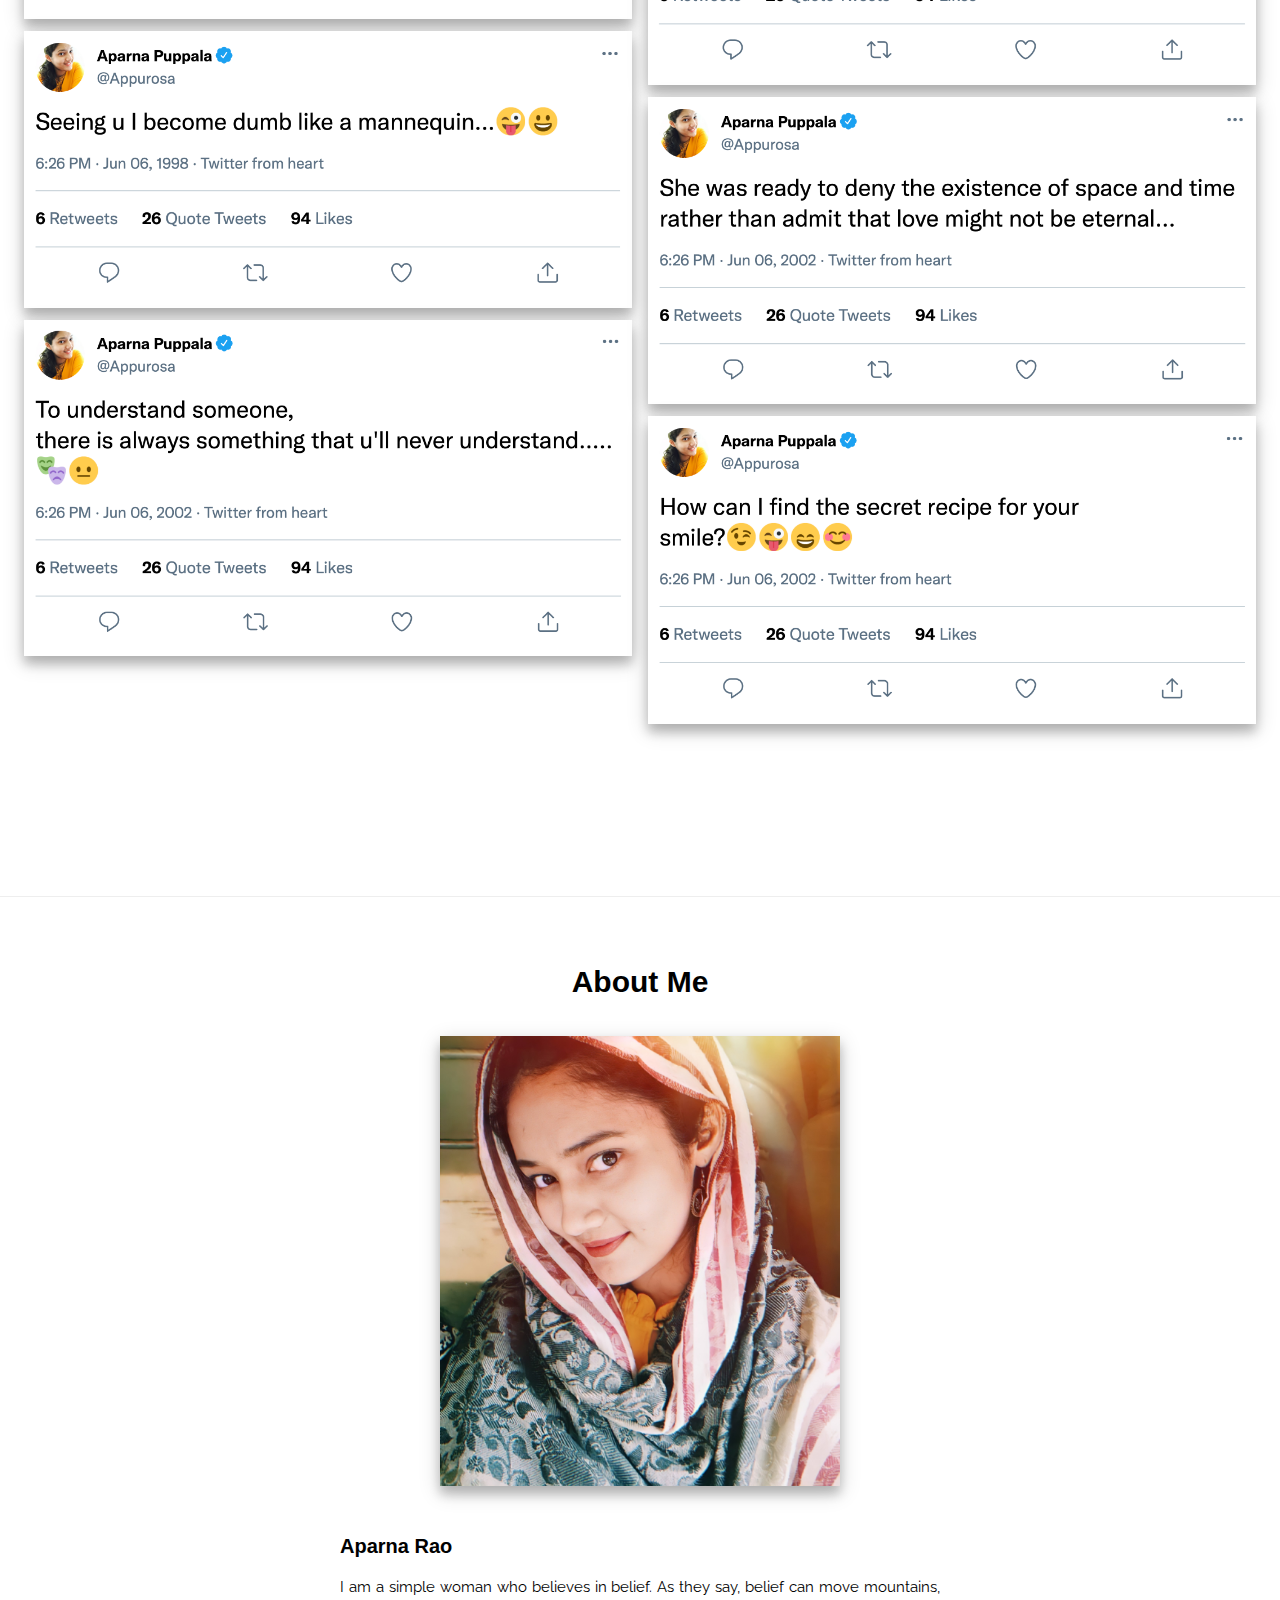
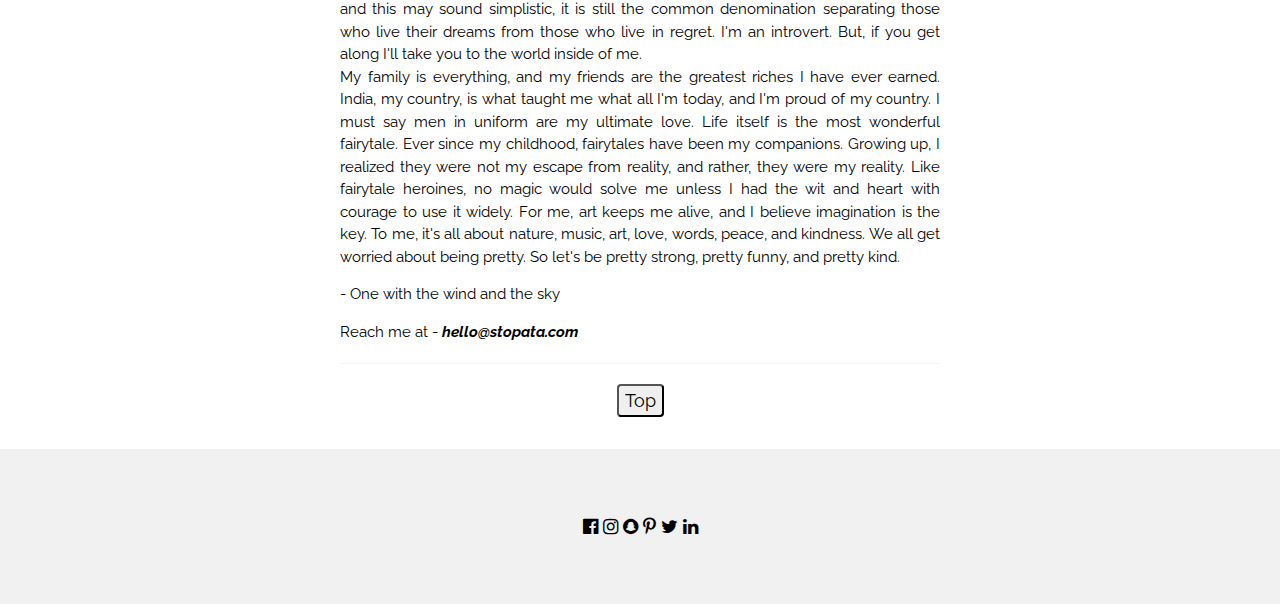
==== commit 9a8737f7: "added script file & scroll top button" ====
--- a/index.html
+++ b/index.html
@@ -1,6 +1,7 @@
 <!DOCTYPE html>
 <html>
 <title>Stop at A</title>
+<head>
 <meta charset="UTF-8">
 <meta name="viewport" content="width=device-width, initial-scale=1">
 <link rel="stylesheet" href="https://www.w3schools.com/w3css/4/w3.css">
@@ -8,7 +9,9 @@
 <link rel="stylesheet" href="https://fonts.googleapis.com/css?family=Raleway">
 <link rel="stylesheet" href="https://cdnjs.cloudflare.com/ajax/libs/font-awesome/4.7.0/css/font-awesome.min.css">
 <script type="text/javascript"src="http://ajax.googleapis.com/ajax/libs/jquery/1.11.0/jquery.min.js"></script>
+<script src="scripts.js"></script>
 
+</head>
 <body>
 
 <!-- !PAGE CONTENT! -->
@@ -93,9 +96,10 @@
         For me, art keeps me alive, and I believe imagination is the key. To me, it's all about nature, music, art, love, words, peace, and kindness. We all get worried about being pretty. So let's be pretty strong, pretty funny, and pretty kind. 
       </p>
       <p> - One with the wind and the sky</p>
-      <p> Reach me at - <a href = "mailto:hello@stopata.com"</a>hello@stopata.com</p>
+      <span> Reach me at - <a href = "mailto:hello@stopata.com"></a><em><strong>hello@stopata.com</strong></em></span>  
       <hr class="w3-opacity">
   </div>
+<span><button onclick="topFunction()" id="myBtn" title="Go to top">Top</button></span>
 </div>
 
 <!-- End Page Content -->
--- a/style.css
+++ b/style.css
@@ -4,4 +4,16 @@
 
 .byAparna{
   font-size: 18px;
+}
+#myBtn {
+  font-size: 18px;
+  outline: none;
+  border-radius: 4px;
+  color: black;
+  cursor: pointer;
+
+}
+#myBtn:hover {
+  color: white;
+  background-color: #555;
 }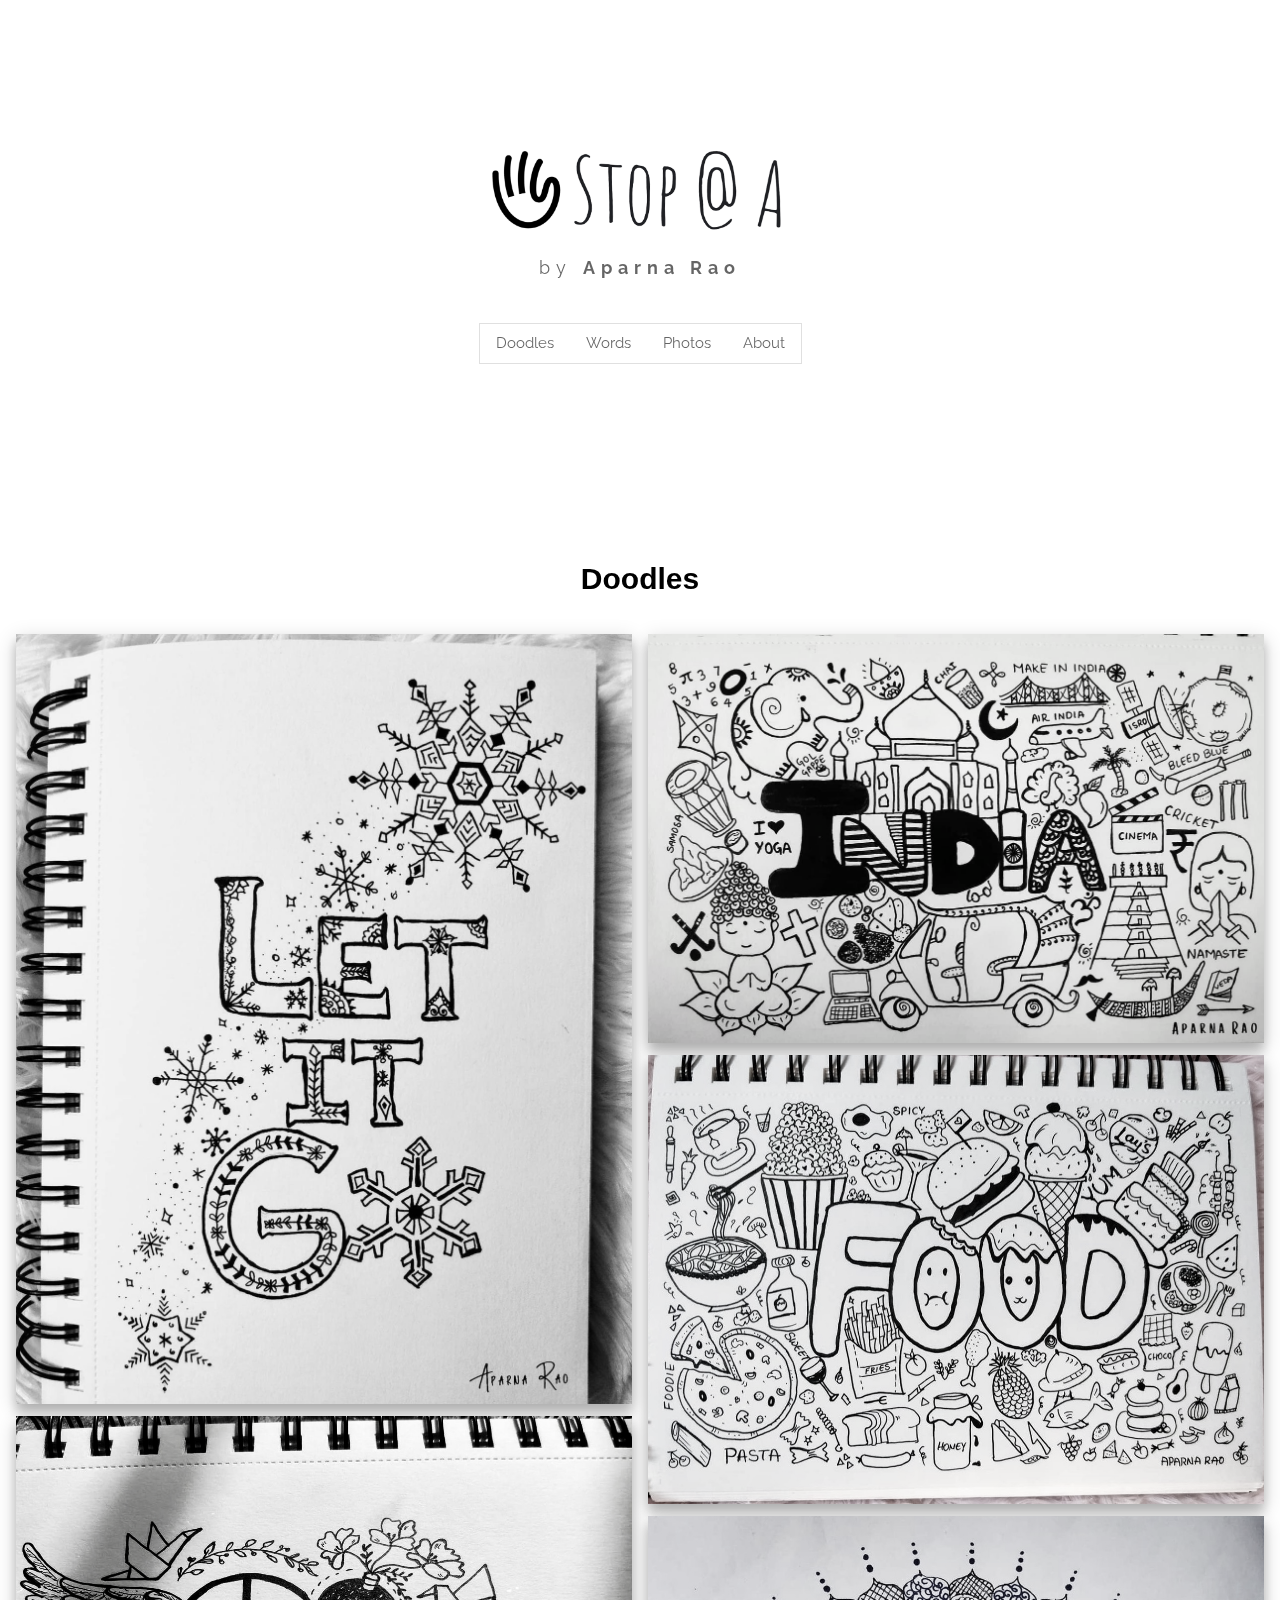
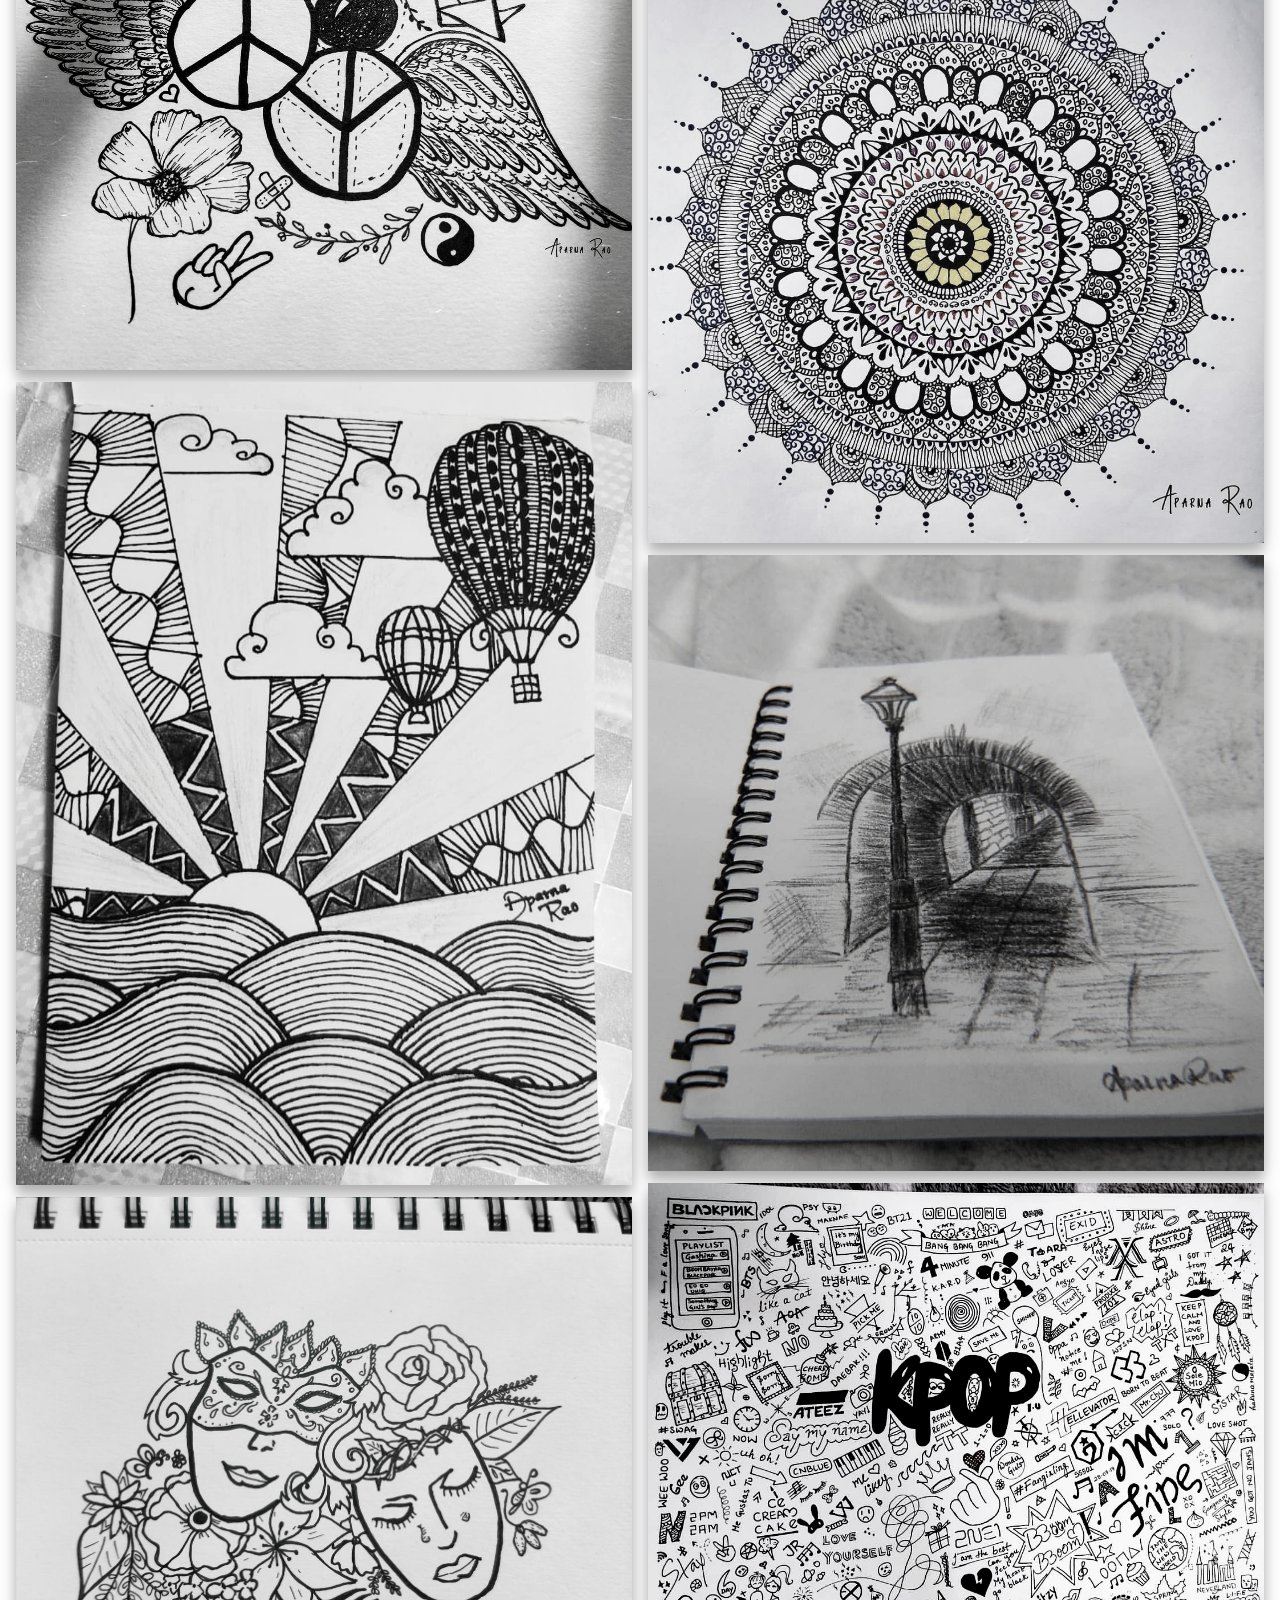
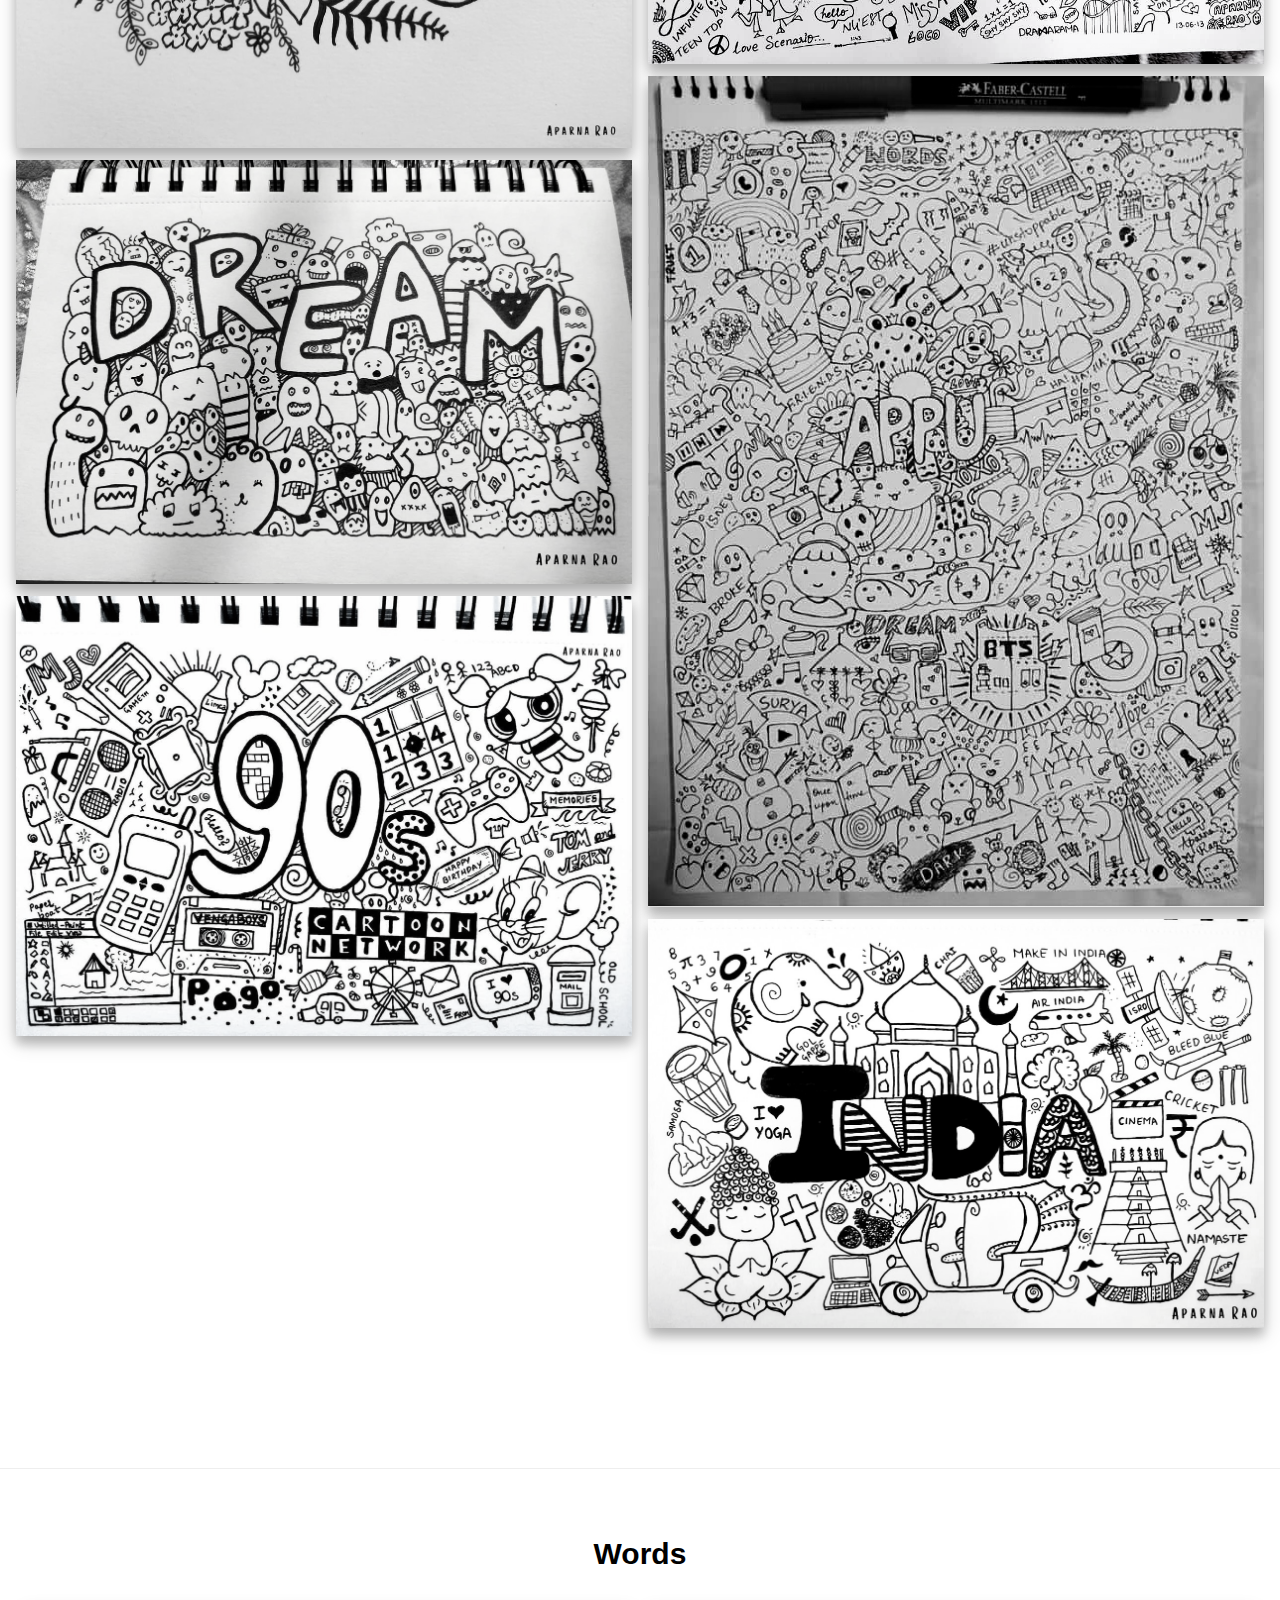
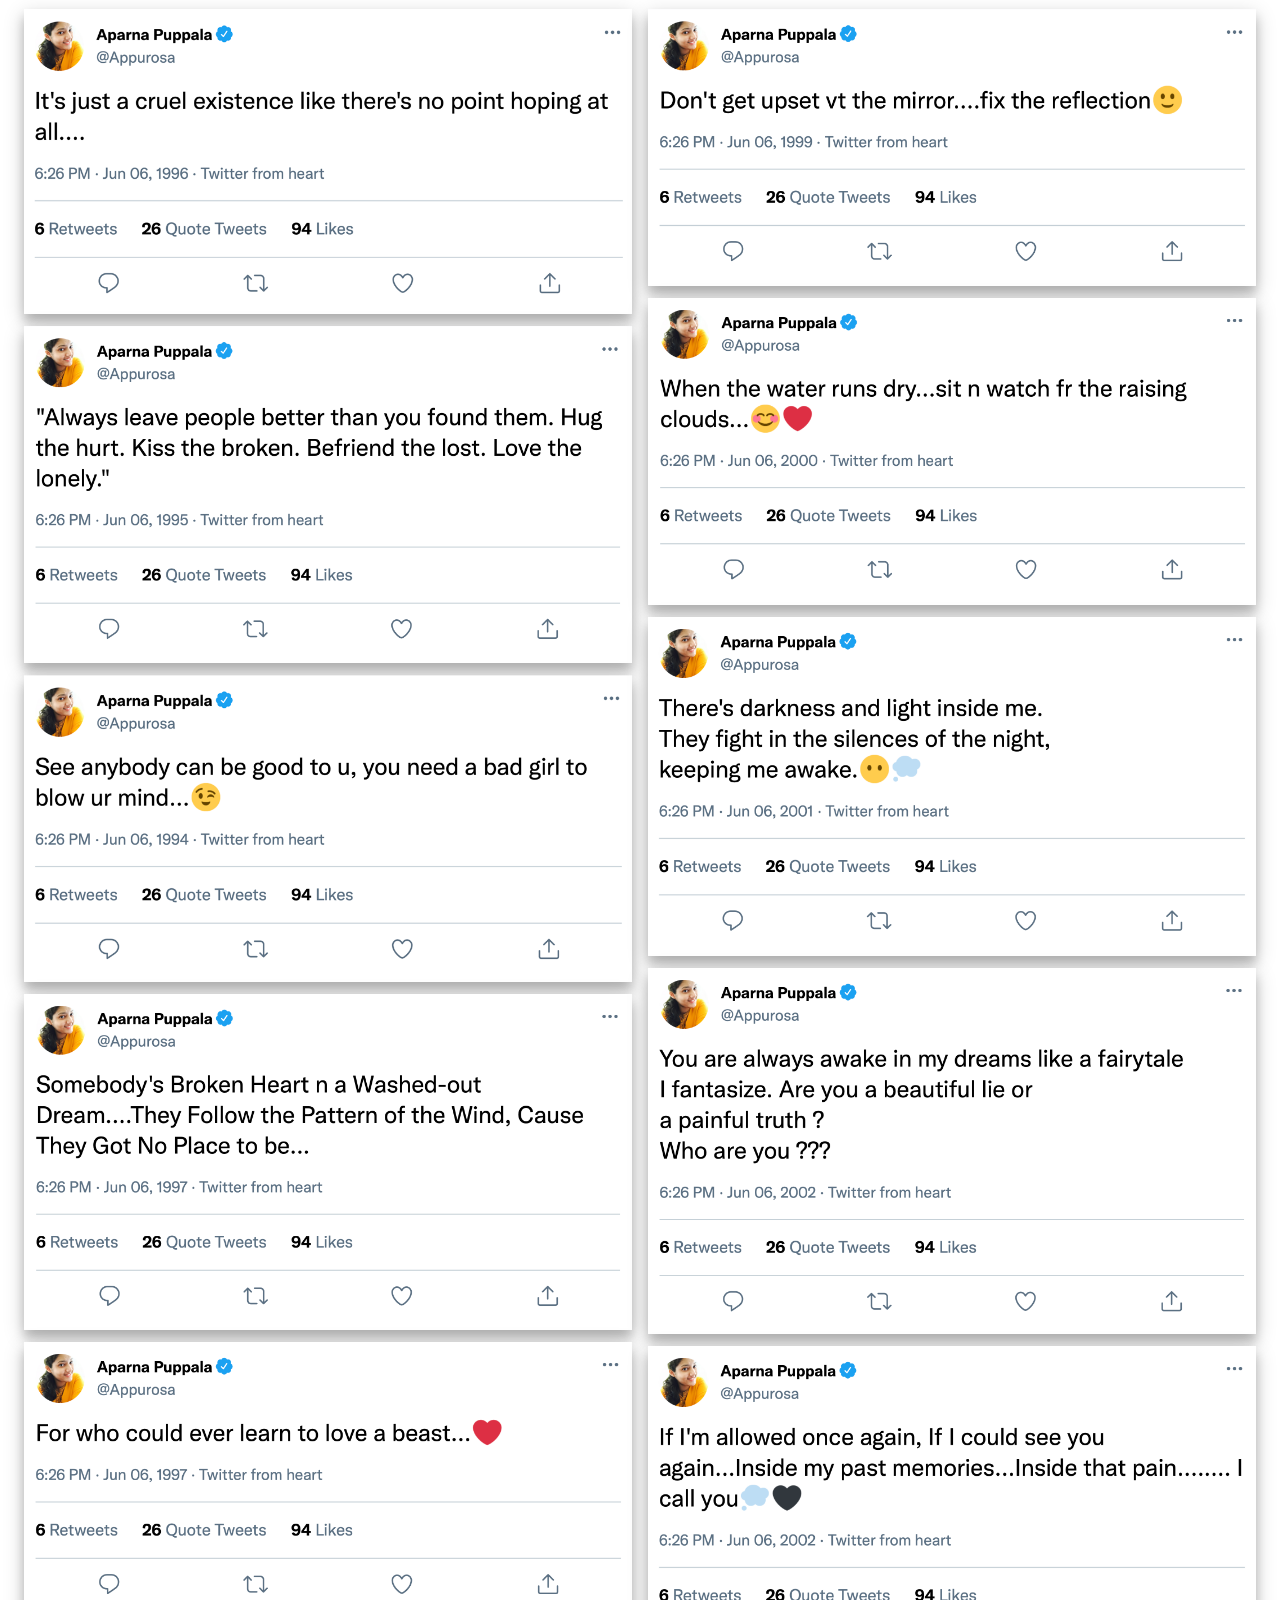
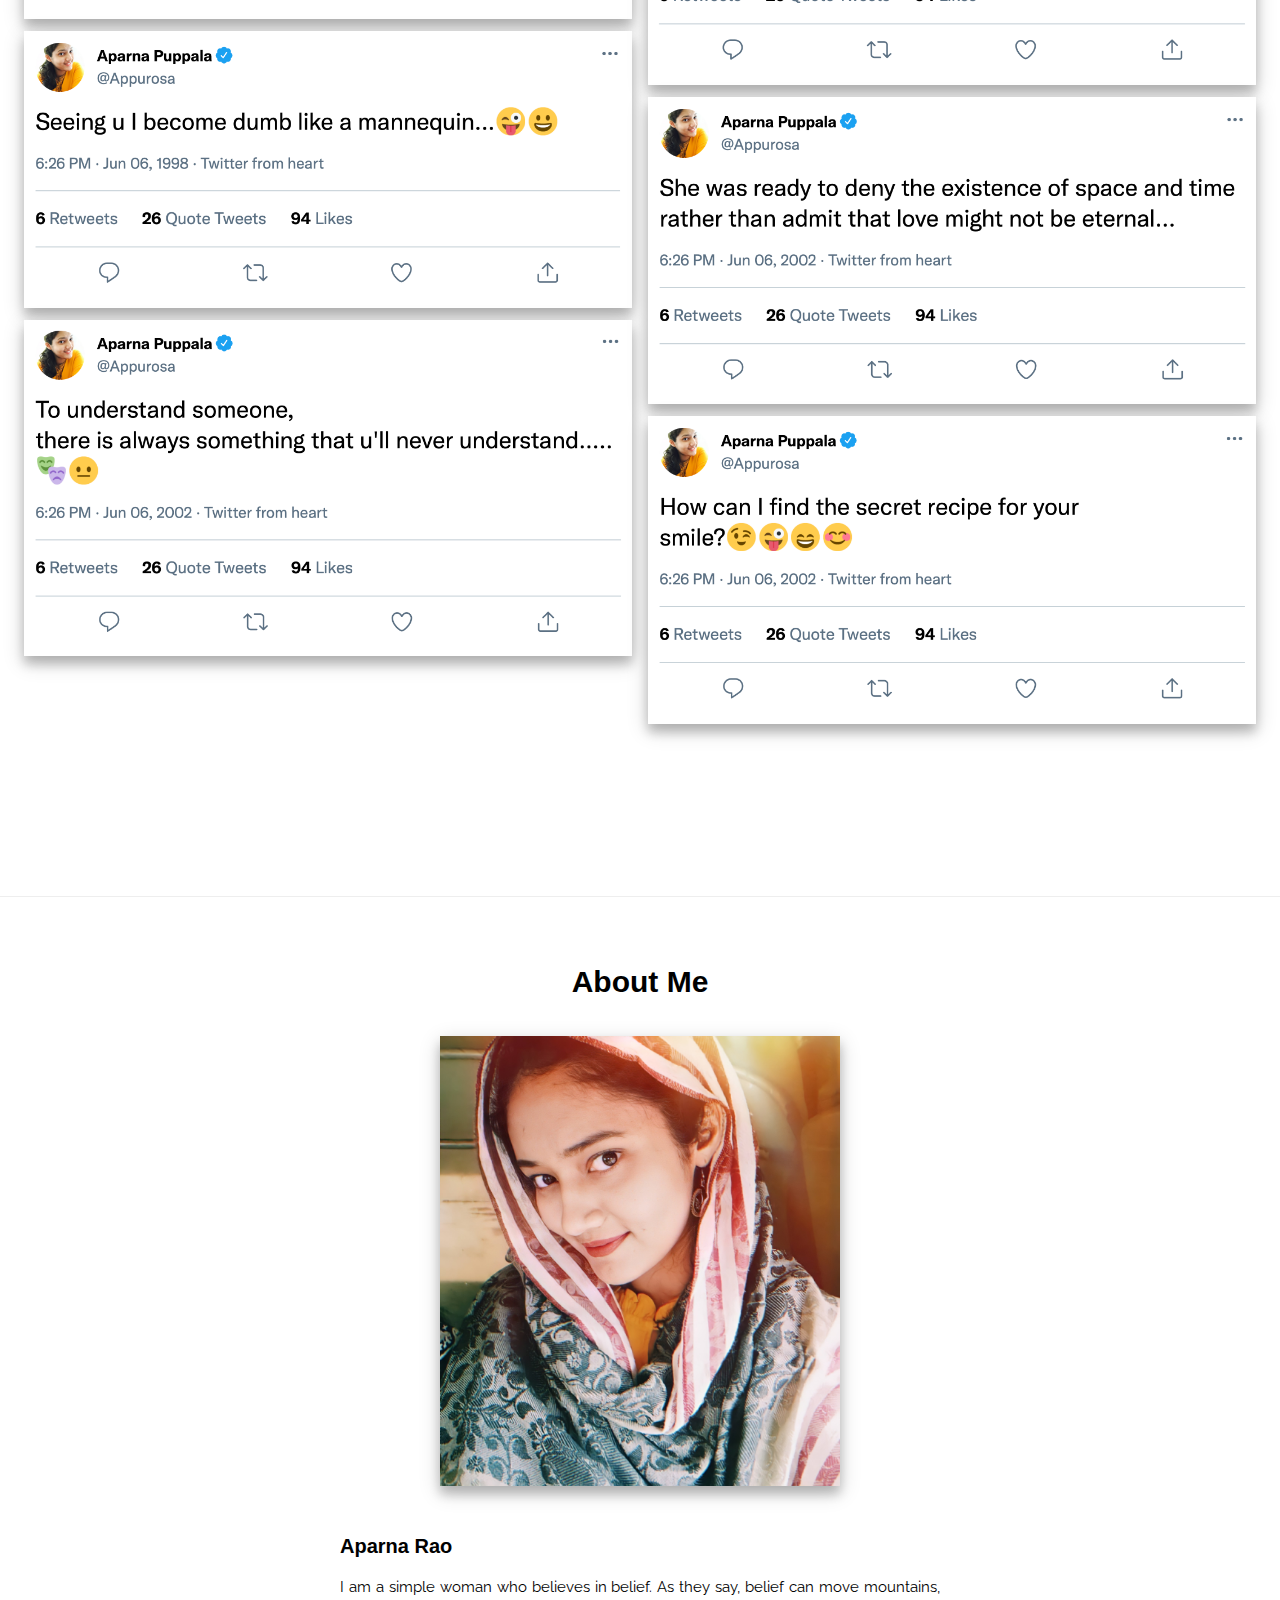
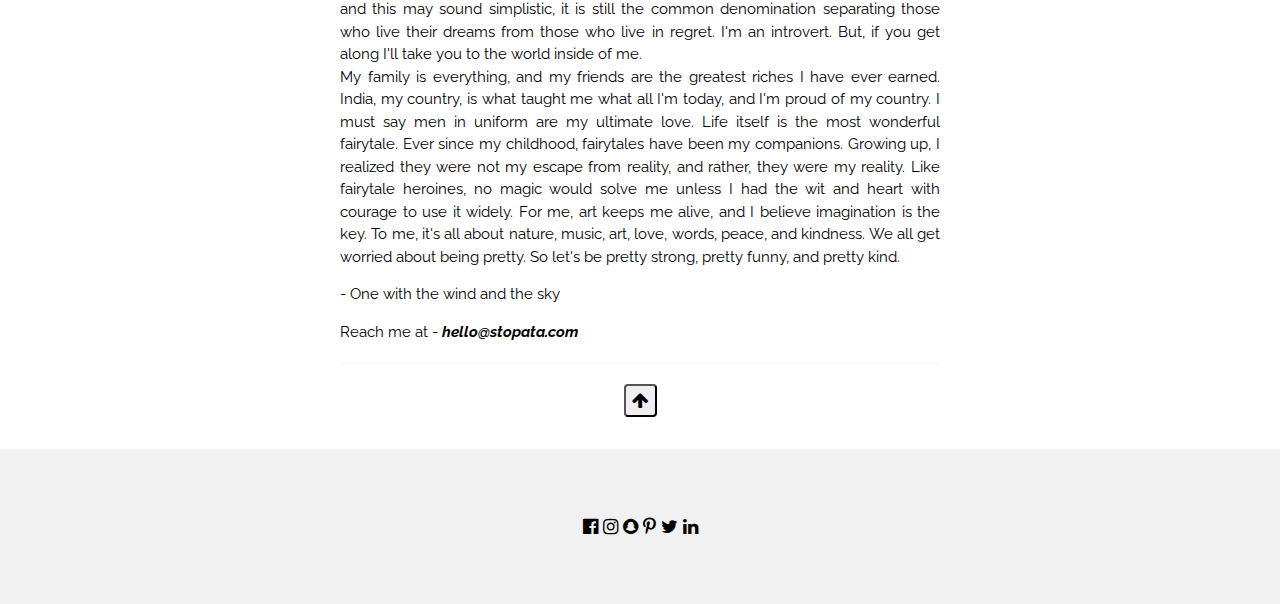
==== commit c3b6a3e6: "Organized images & added Scroll icon" ====
--- a/index.html
+++ b/index.html
@@ -37,22 +37,22 @@
 <div class="w3-row-padding w3-grayscale w3-center" style="margin-bottom:128px" id ="doodles">
    <h2><b>Doodles</b></h2><br>
   <div class="w3-half">
-    <img src="images/1img.JPG" style="width:100%; box-shadow: 0 8px 10px 0 rgba(0, 0, 0, 0.2), 0 6px 20px 0 rgba(0, 0, 0, 0.19); ">
-    <img src="images/2img.jpg" style="width:100%; box-shadow: 0 8px 10px 0 rgba(0, 0, 0, 0.2), 0 6px 20px 0 rgba(0, 0, 0, 0.19);">
-    <img src="images/3img.jpg" style="width:100%; box-shadow: 0 8px 10px 0 rgba(0, 0, 0, 0.2), 0 6px 20px 0 rgba(0, 0, 0, 0.19);">
-    <img src="images/4img.jpg" style="width:100%; box-shadow: 0 8px 10px 0 rgba(0, 0, 0, 0.2), 0 6px 20px 0 rgba(0, 0, 0, 0.19);">
-    <img src="images/5img.jpg" style="width:100%; box-shadow: 0 8px 10px 0 rgba(0, 0, 0, 0.2), 0 6px 20px 0 rgba(0, 0, 0, 0.19);">
-    <img src="images/6img.JPG" style="width:100%; box-shadow: 0 8px 10px 0 rgba(0, 0, 0, 0.2), 0 6px 20px 0 rgba(0, 0, 0, 0.19);">
+    <img src="images/doodles/1img.JPG" style="width:100%; box-shadow: 0 8px 10px 0 rgba(0, 0, 0, 0.2), 0 6px 20px 0 rgba(0, 0, 0, 0.19); ">
+    <img src="images/doodles/2img.jpg" style="width:100%; box-shadow: 0 8px 10px 0 rgba(0, 0, 0, 0.2), 0 6px 20px 0 rgba(0, 0, 0, 0.19);">
+    <img src="images/doodles/3img.jpg" style="width:100%; box-shadow: 0 8px 10px 0 rgba(0, 0, 0, 0.2), 0 6px 20px 0 rgba(0, 0, 0, 0.19);">
+    <img src="images/doodles/4img.jpg" style="width:100%; box-shadow: 0 8px 10px 0 rgba(0, 0, 0, 0.2), 0 6px 20px 0 rgba(0, 0, 0, 0.19);">
+    <img src="images/doodles/5img.jpg" style="width:100%; box-shadow: 0 8px 10px 0 rgba(0, 0, 0, 0.2), 0 6px 20px 0 rgba(0, 0, 0, 0.19);">
+    <img src="images/doodles/6img.JPG" style="width:100%; box-shadow: 0 8px 10px 0 rgba(0, 0, 0, 0.2), 0 6px 20px 0 rgba(0, 0, 0, 0.19);">
   </div>
 
   <div class="w3-half">
-    <img src="images/8img.JPG"  style="width:100%; box-shadow: 0 8px 10px 0 rgba(0, 0, 0, 0.2), 0 6px 20px 0 rgba(0, 0, 0, 0.19);">
-    <img src="images/9img.jpg"  style="width:100%; box-shadow: 0 8px 10px 0 rgba(0, 0, 0, 0.2), 0 6px 20px 0 rgba(0, 0, 0, 0.19);">
-    <img src="images/10img.jpg" style="width:100%; box-shadow: 0 8px 10px 0 rgba(0, 0, 0, 0.2), 0 6px 20px 0 rgba(0, 0, 0, 0.19);">
-    <img src="images/11img.JPG" style="width:100%; box-shadow: 0 8px 10px 0 rgba(0, 0, 0, 0.2), 0 6px 20px 0 rgba(0, 0, 0, 0.19);">
-    <img src="images/12img.JPG" style="width:100%; box-shadow: 0 8px 10px 0 rgba(0, 0, 0, 0.2), 0 6px 20px 0 rgba(0, 0, 0, 0.19);">
-    <img src="images/13img.jpg" style="width:100%; box-shadow: 0 8px 10px 0 rgba(0, 0, 0, 0.2), 0 6px 20px 0 rgba(0, 0, 0, 0.19);">
-    <img src="images/7img.JPG" style="width:100%; box-shadow: 0 8px 10px 0 rgba(0, 0, 0, 0.2), 0 6px 20px 0 rgba(0, 0, 0, 0.19);">
+    <img src="images/doodles/8img.JPG"  style="width:100%; box-shadow: 0 8px 10px 0 rgba(0, 0, 0, 0.2), 0 6px 20px 0 rgba(0, 0, 0, 0.19);">
+    <img src="images/doodles/9img.jpg"  style="width:100%; box-shadow: 0 8px 10px 0 rgba(0, 0, 0, 0.2), 0 6px 20px 0 rgba(0, 0, 0, 0.19);">
+    <img src="images/doodles/10img.jpg" style="width:100%; box-shadow: 0 8px 10px 0 rgba(0, 0, 0, 0.2), 0 6px 20px 0 rgba(0, 0, 0, 0.19);">
+    <img src="images/doodles/11img.JPG" style="width:100%; box-shadow: 0 8px 10px 0 rgba(0, 0, 0, 0.2), 0 6px 20px 0 rgba(0, 0, 0, 0.19);">
+    <img src="images/doodles/12img.JPG" style="width:100%; box-shadow: 0 8px 10px 0 rgba(0, 0, 0, 0.2), 0 6px 20px 0 rgba(0, 0, 0, 0.19);">
+    <img src="images/doodles/13img.jpg" style="width:100%; box-shadow: 0 8px 10px 0 rgba(0, 0, 0, 0.2), 0 6px 20px 0 rgba(0, 0, 0, 0.19);">
+    <img src="images/doodles/7img.JPG" style="width:100%; box-shadow: 0 8px 10px 0 rgba(0, 0, 0, 0.2), 0 6px 20px 0 rgba(0, 0, 0, 0.19);">
   </div>
 </div><hr>
   
@@ -60,24 +60,24 @@
 <div class="w3-row-padding w3-container w3-center w3-text-black w3-padding-32" style="margin-bottom:128px" id="words">
   <h2><b>Words</b></h2><br>
   <div class="w3-half">
-    <img src="tweet/1.png" style="width:100%; box-shadow: 0 8px 10px 0 rgba(0, 0, 0, 0.2), 0 6px 20px 0 rgba(0, 0, 0, 0.19); ">
-    <img src="tweet/2.png" style="width:100%; box-shadow: 0 8px 10px 0 rgba(0, 0, 0, 0.2), 0 6px 20px 0 rgba(0, 0, 0, 0.19);">
-    <img src="tweet/3.png" style="width:100%; box-shadow: 0 8px 10px 0 rgba(0, 0, 0, 0.2), 0 6px 20px 0 rgba(0, 0, 0, 0.19);">
-    <img src="tweet/4.png" style="width:100%; box-shadow: 0 8px 10px 0 rgba(0, 0, 0, 0.2), 0 6px 20px 0 rgba(0, 0, 0, 0.19);">
-    <img src="tweet/5.png" style="width:100%; box-shadow: 0 8px 10px 0 rgba(0, 0, 0, 0.2), 0 6px 20px 0 rgba(0, 0, 0, 0.19);">
-    <img src="tweet/6.png" style="width:100%; box-shadow: 0 8px 10px 0 rgba(0, 0, 0, 0.2), 0 6px 20px 0 rgba(0, 0, 0, 0.19);">
-    <img src="tweet/17.png" style="width:100%; box-shadow: 0 8px 10px 0 rgba(0, 0, 0, 0.2), 0 6px 20px 0 rgba(0, 0, 0, 0.19);">
+    <img src="images/tweet/1.png" style="width:100%; box-shadow: 0 8px 10px 0 rgba(0, 0, 0, 0.2), 0 6px 20px 0 rgba(0, 0, 0, 0.19); ">
+    <img src="images/tweet/2.png" style="width:100%; box-shadow: 0 8px 10px 0 rgba(0, 0, 0, 0.2), 0 6px 20px 0 rgba(0, 0, 0, 0.19);">
+    <img src="images/tweet/3.png" style="width:100%; box-shadow: 0 8px 10px 0 rgba(0, 0, 0, 0.2), 0 6px 20px 0 rgba(0, 0, 0, 0.19);">
+    <img src="images/tweet/4.png" style="width:100%; box-shadow: 0 8px 10px 0 rgba(0, 0, 0, 0.2), 0 6px 20px 0 rgba(0, 0, 0, 0.19);">
+    <img src="images/tweet/5.png" style="width:100%; box-shadow: 0 8px 10px 0 rgba(0, 0, 0, 0.2), 0 6px 20px 0 rgba(0, 0, 0, 0.19);">
+    <img src="images/tweet/6.png" style="width:100%; box-shadow: 0 8px 10px 0 rgba(0, 0, 0, 0.2), 0 6px 20px 0 rgba(0, 0, 0, 0.19);">
+    <img src="images/tweet/17.png" style="width:100%; box-shadow: 0 8px 10px 0 rgba(0, 0, 0, 0.2), 0 6px 20px 0 rgba(0, 0, 0, 0.19);">
   </div>
 
   <div class="w3-half">
-    <img src="tweet/9.png"  style="width:100%; box-shadow: 0 8px 10px 0 rgba(0, 0, 0, 0.2), 0 6px 20px 0 rgba(0, 0, 0, 0.19);">
-    <img src="tweet/10.png" style="width:100%; box-shadow: 0 8px 10px 0 rgba(0, 0, 0, 0.2), 0 6px 20px 0 rgba(0, 0, 0, 0.19);">
-    <img src="tweet/11.png" style="width:100%; box-shadow: 0 8px 10px 0 rgba(0, 0, 0, 0.2), 0 6px 20px 0 rgba(0, 0, 0, 0.19);">
-    <img src="tweet/14.png"  style="width:100%; box-shadow: 0 8px 10px 0 rgba(0, 0, 0, 0.2), 0 6px 20px 0 rgba(0, 0, 0, 0.19);">
-    <img src="tweet/15.png" style="width:100%; box-shadow: 0 8px 10px 0 rgba(0, 0, 0, 0.2), 0 6px 20px 0 rgba(0, 0, 0, 0.19);">
-    <img src="tweet/16.png" style="width:100%; box-shadow: 0 8px 10px 0 rgba(0, 0, 0, 0.2), 0 6px 20px 0 rgba(0, 0, 0, 0.19);">
+    <img src="images/tweet/9.png"  style="width:100%; box-shadow: 0 8px 10px 0 rgba(0, 0, 0, 0.2), 0 6px 20px 0 rgba(0, 0, 0, 0.19);">
+    <img src="images/tweet/10.png" style="width:100%; box-shadow: 0 8px 10px 0 rgba(0, 0, 0, 0.2), 0 6px 20px 0 rgba(0, 0, 0, 0.19);">
+    <img src="images/tweet/11.png" style="width:100%; box-shadow: 0 8px 10px 0 rgba(0, 0, 0, 0.2), 0 6px 20px 0 rgba(0, 0, 0, 0.19);">
+    <img src="images/tweet/14.png"  style="width:100%; box-shadow: 0 8px 10px 0 rgba(0, 0, 0, 0.2), 0 6px 20px 0 rgba(0, 0, 0, 0.19);">
+    <img src="images/tweet/15.png" style="width:100%; box-shadow: 0 8px 10px 0 rgba(0, 0, 0, 0.2), 0 6px 20px 0 rgba(0, 0, 0, 0.19);">
+    <img src="images/tweet/16.png" style="width:100%; box-shadow: 0 8px 10px 0 rgba(0, 0, 0, 0.2), 0 6px 20px 0 rgba(0, 0, 0, 0.19);">
     
-    <img src="tweet/18.png" style="width:100%; box-shadow: 0 8px 10px 0 rgba(0, 0, 0, 0.2), 0 6px 20px 0 rgba(0, 0, 0, 0.19);">
+    <img src="images/tweet/18.png" style="width:100%; box-shadow: 0 8px 10px 0 rgba(0, 0, 0, 0.2), 0 6px 20px 0 rgba(0, 0, 0, 0.19);">
   </div>
 </div><hr>
 
@@ -99,7 +99,7 @@
       <span> Reach me at - <a href = "mailto:hello@stopata.com"></a><em><strong>hello@stopata.com</strong></em></span>  
       <hr class="w3-opacity">
   </div>
-<span><button onclick="topFunction()" id="myBtn" title="Go to top">Top</button></span>
+<button onclick="topFunction()" id="myBtn" title="Go to top" type="button" class="btn btn-secondary"><i class="fa fa-arrow-up"></i></button>
 </div>
 
 <!-- End Page Content -->
